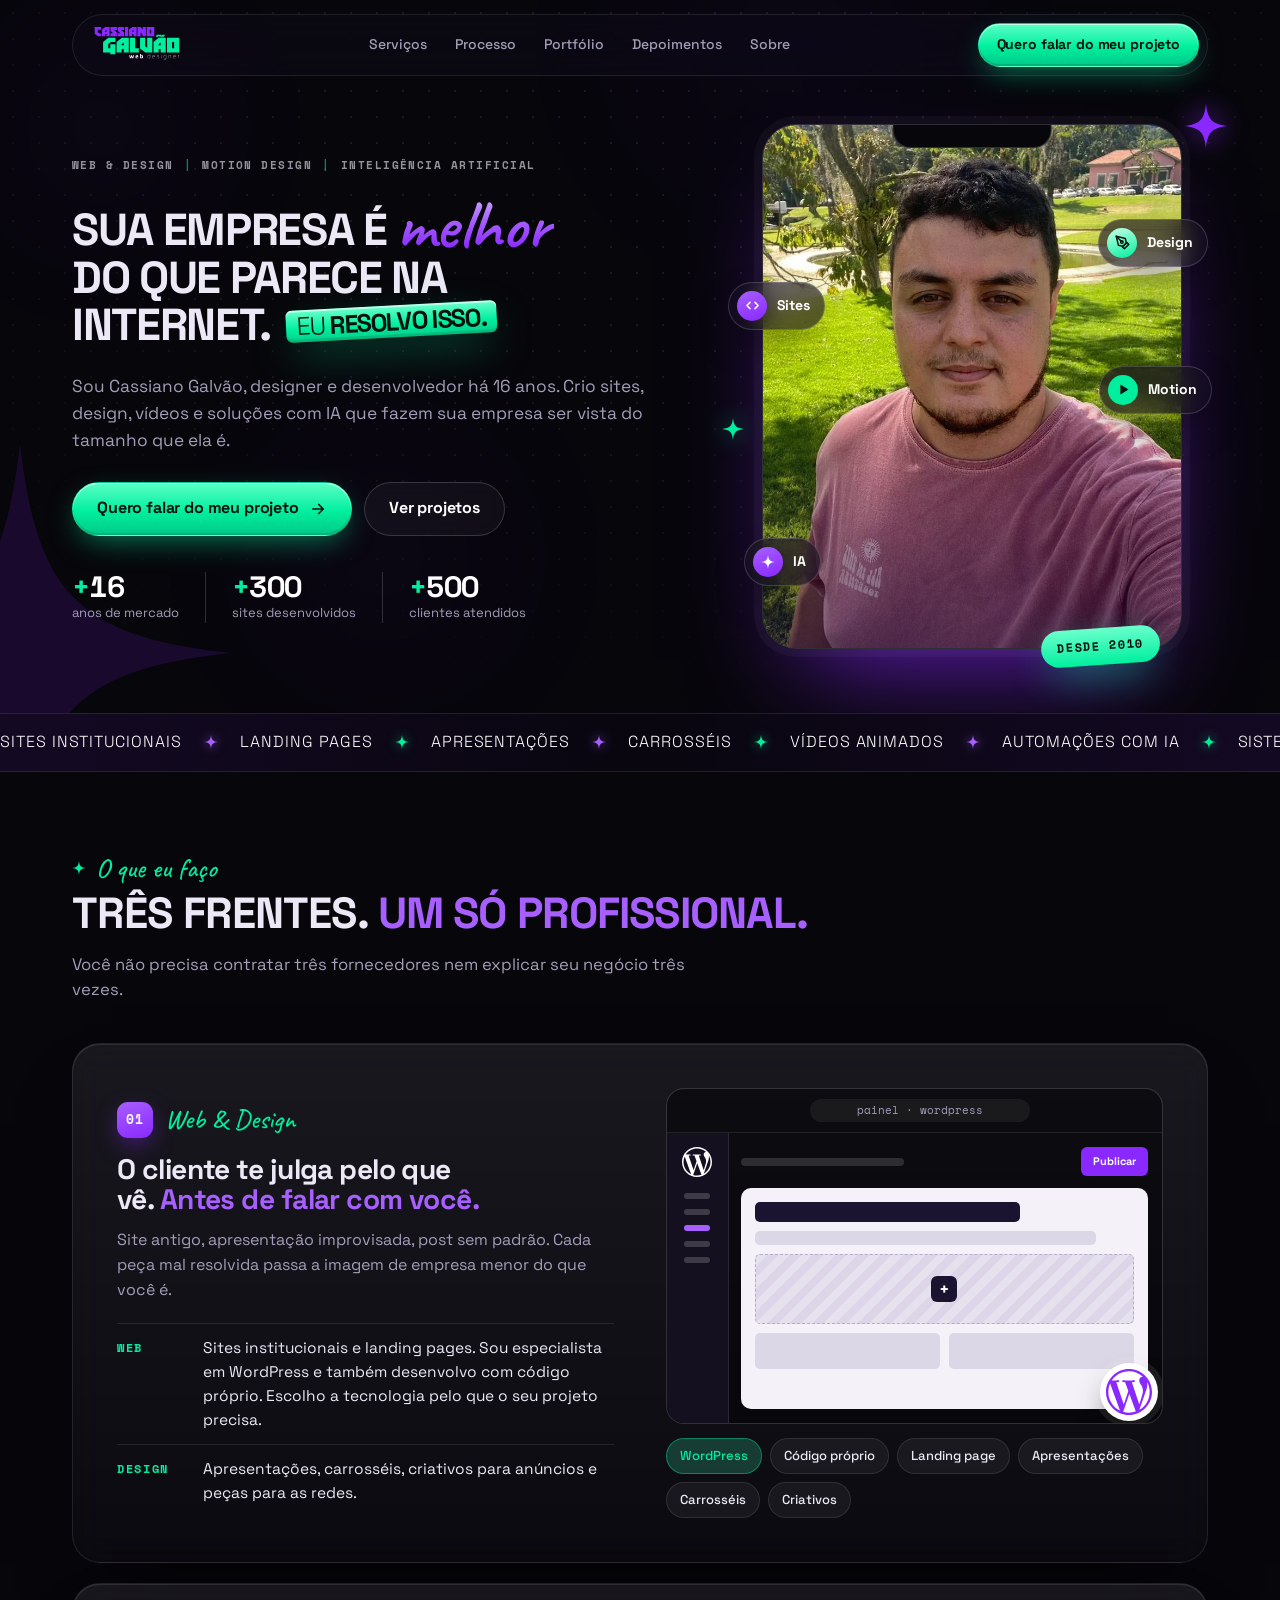
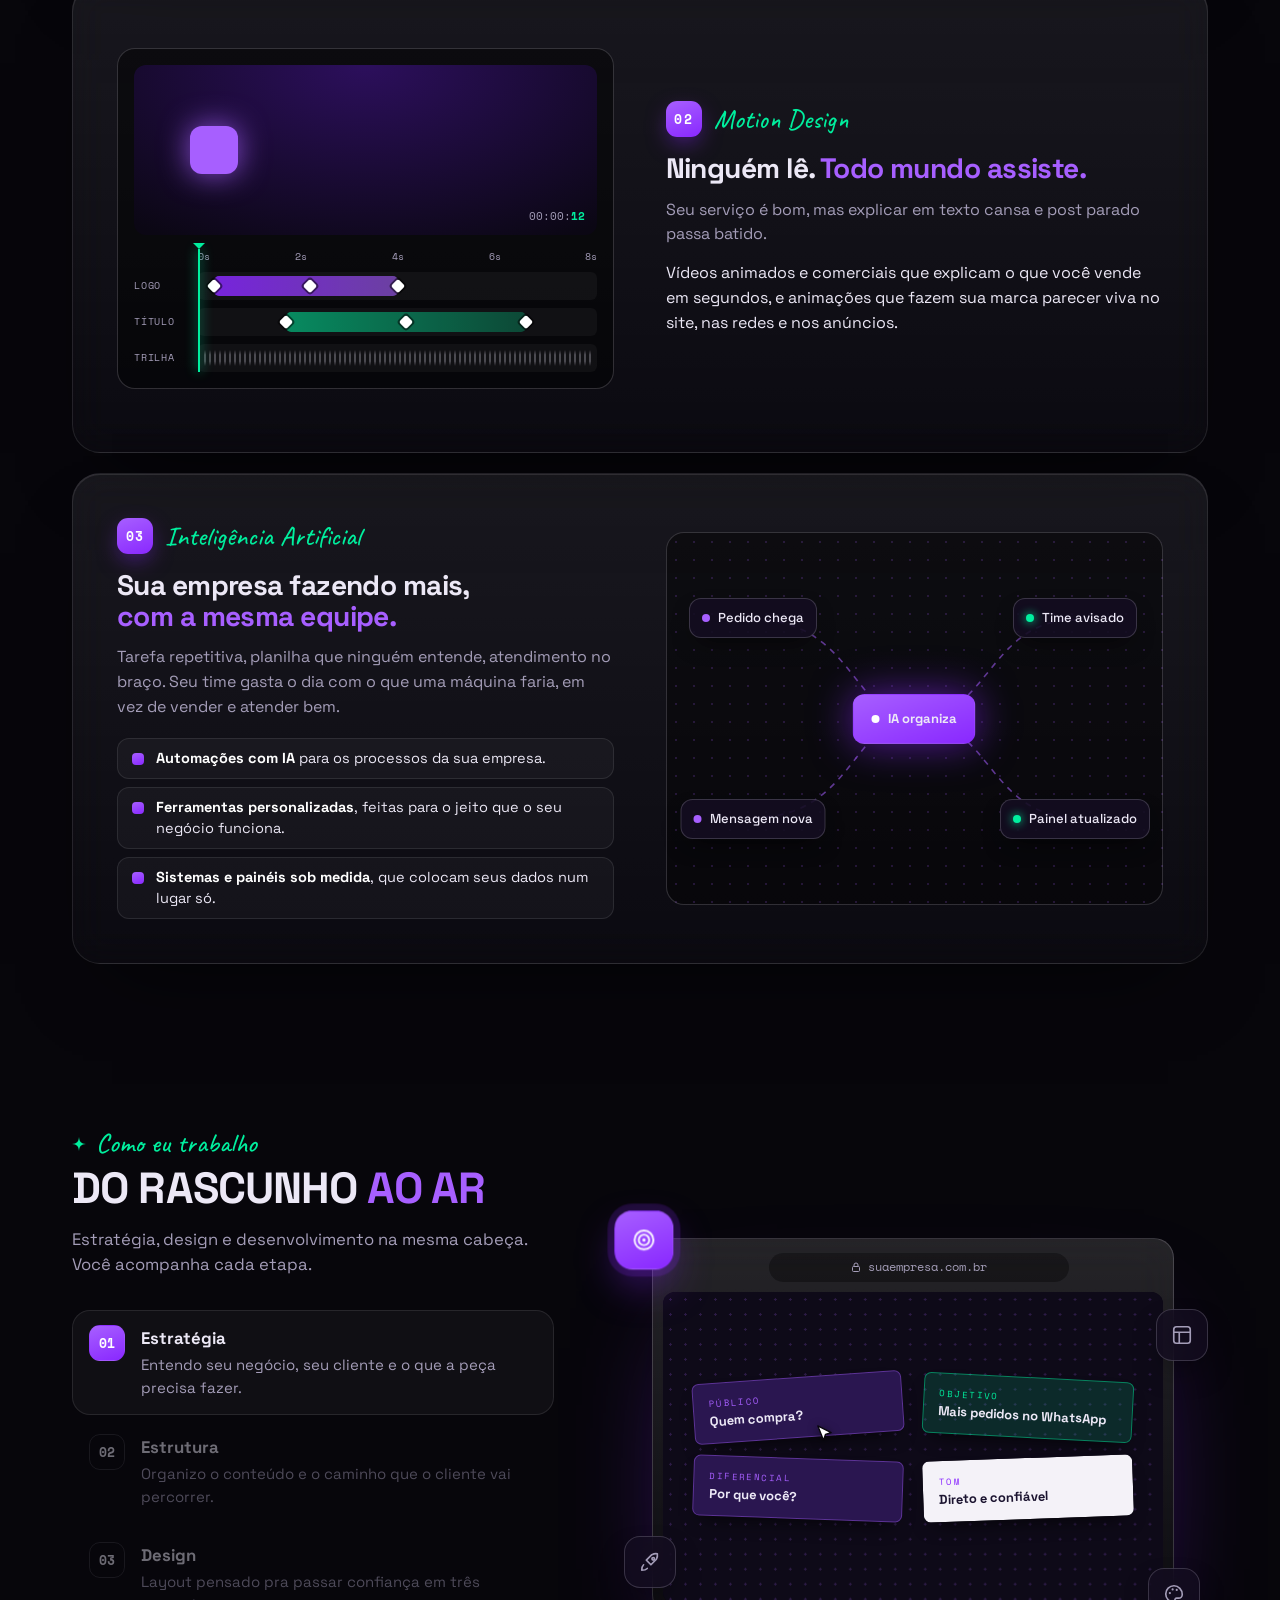
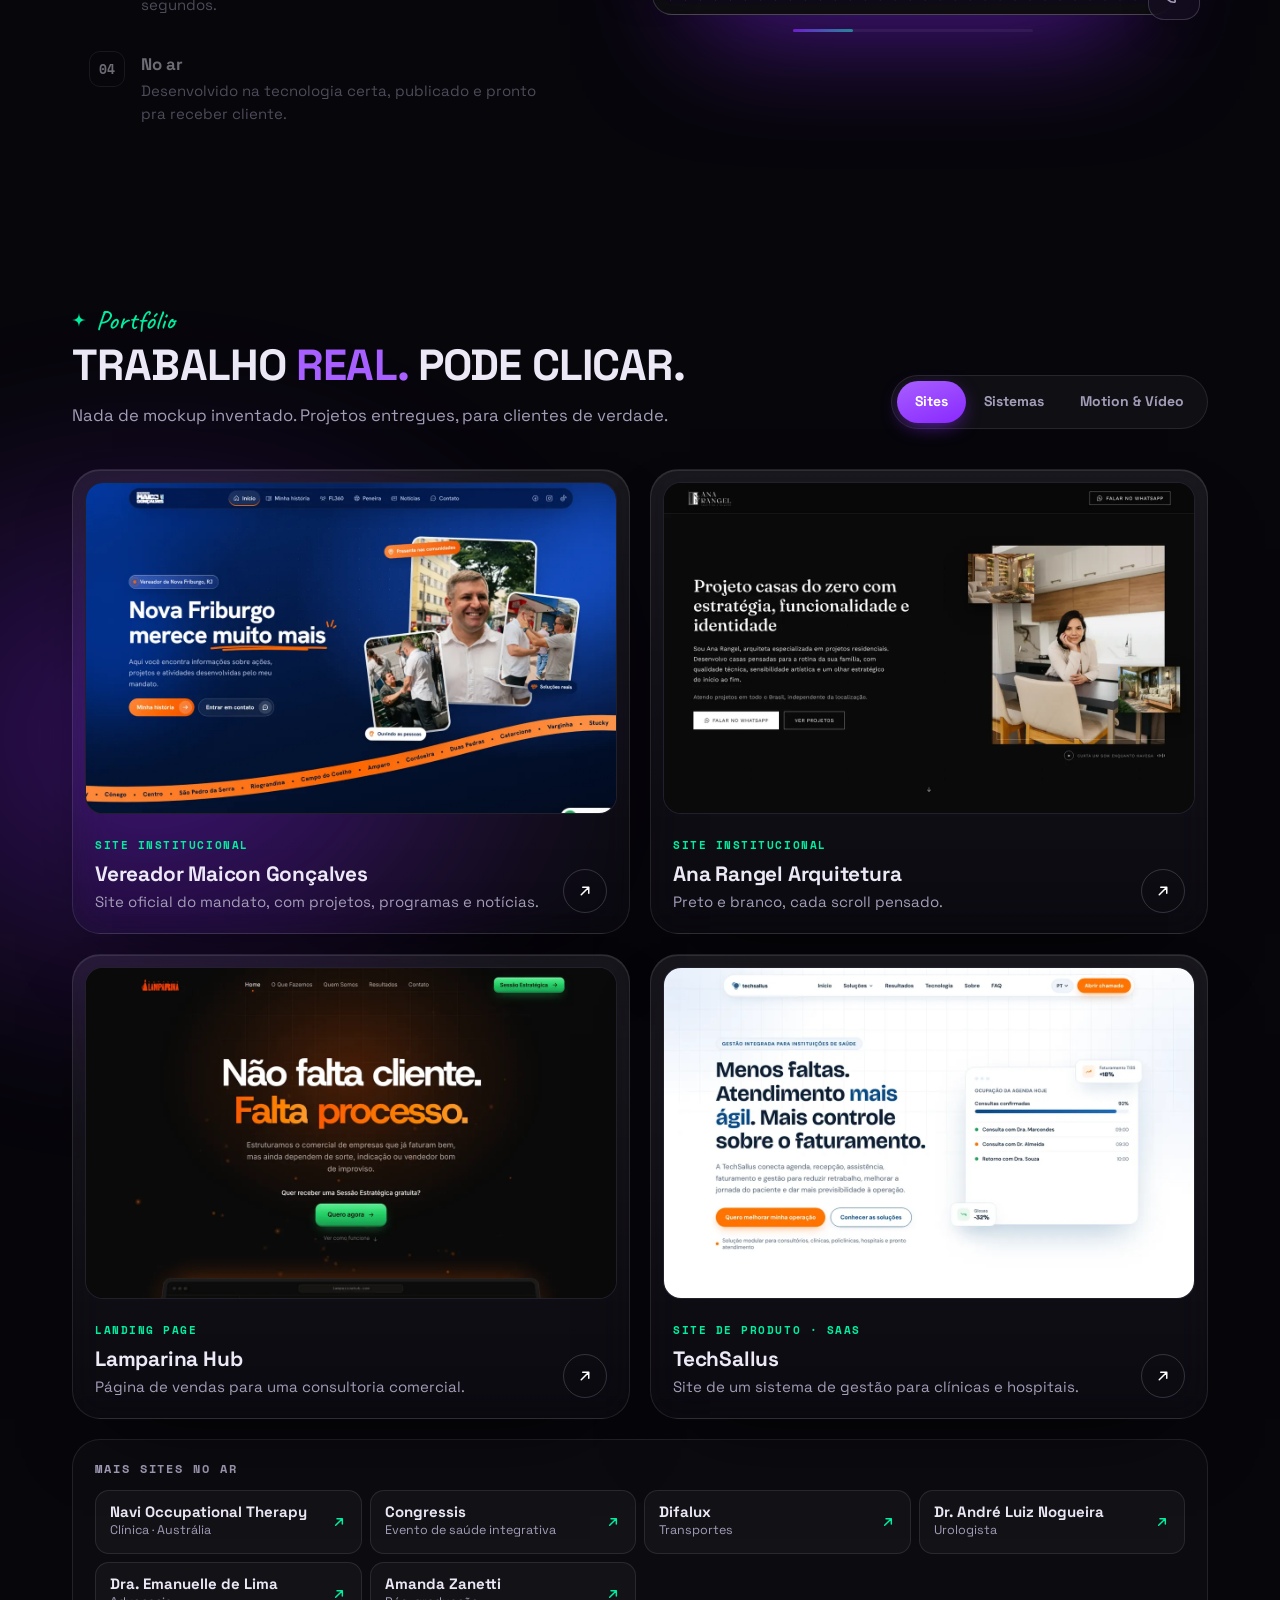
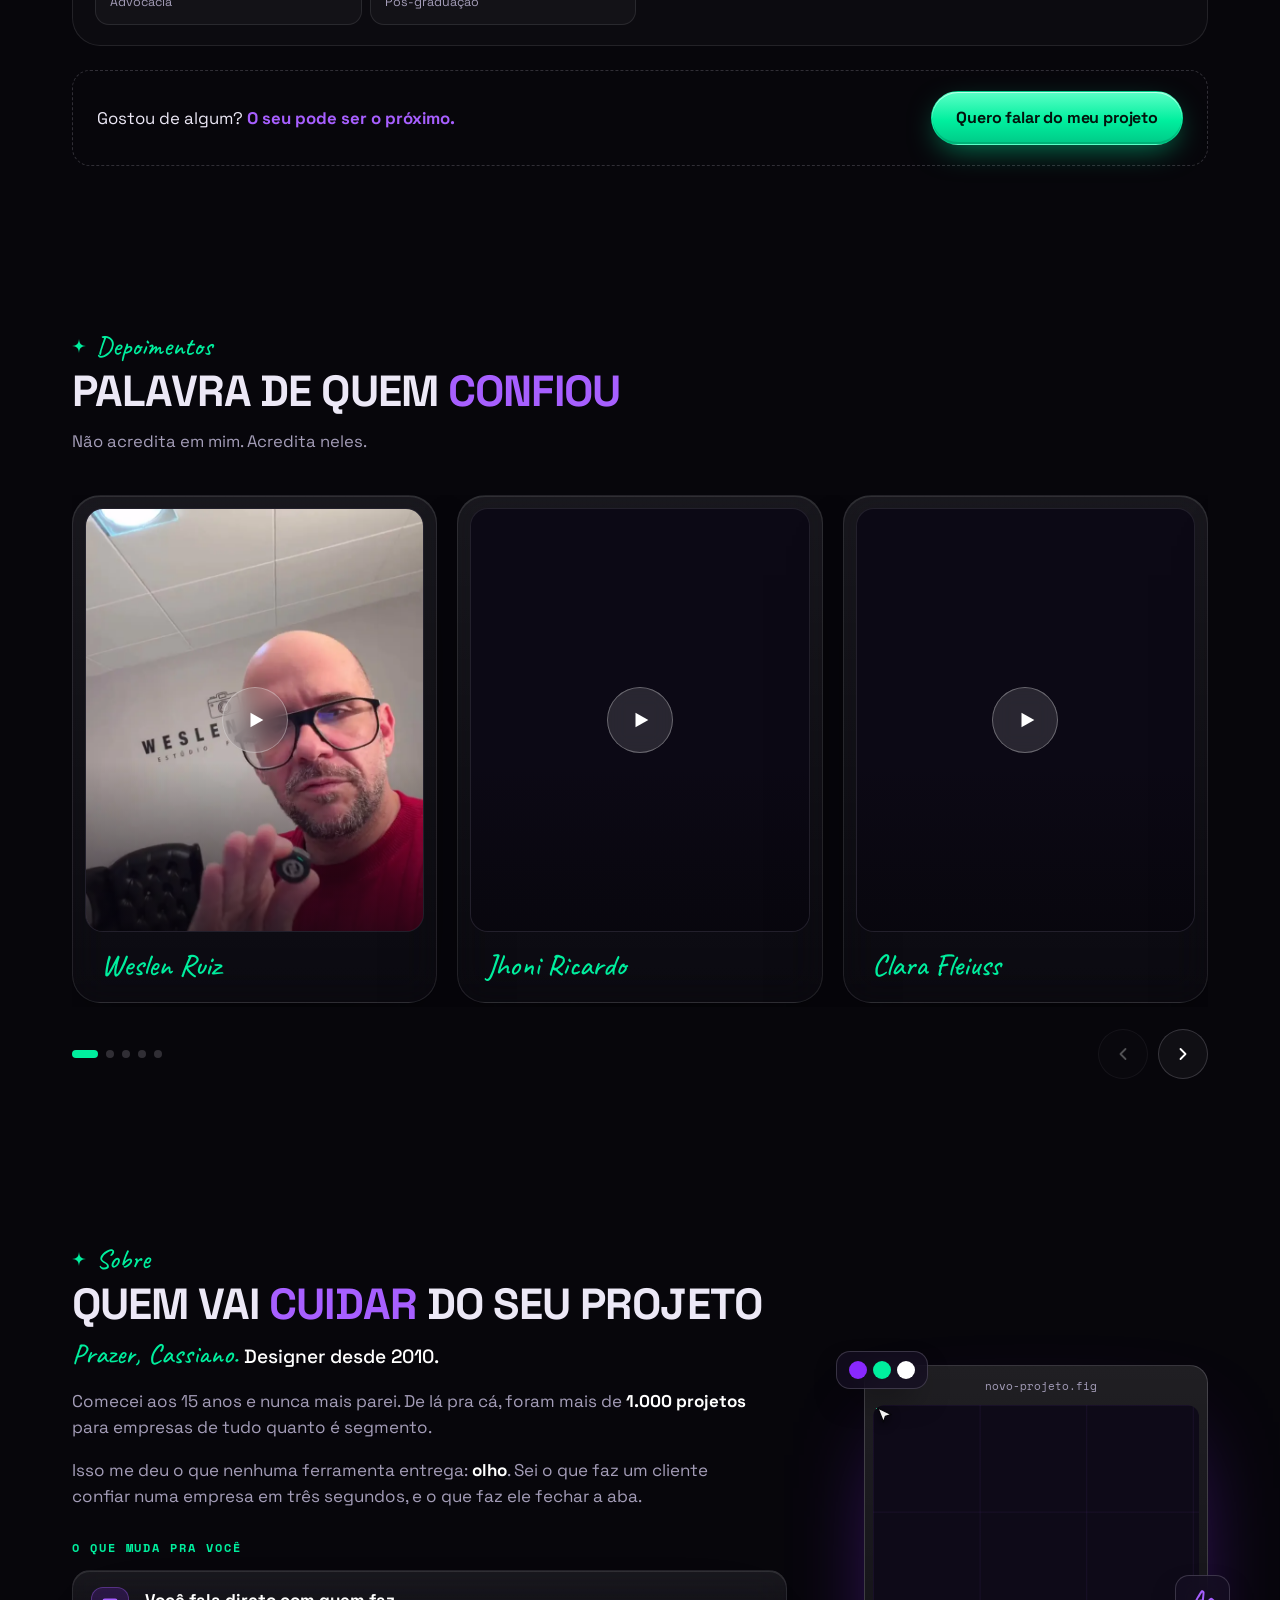
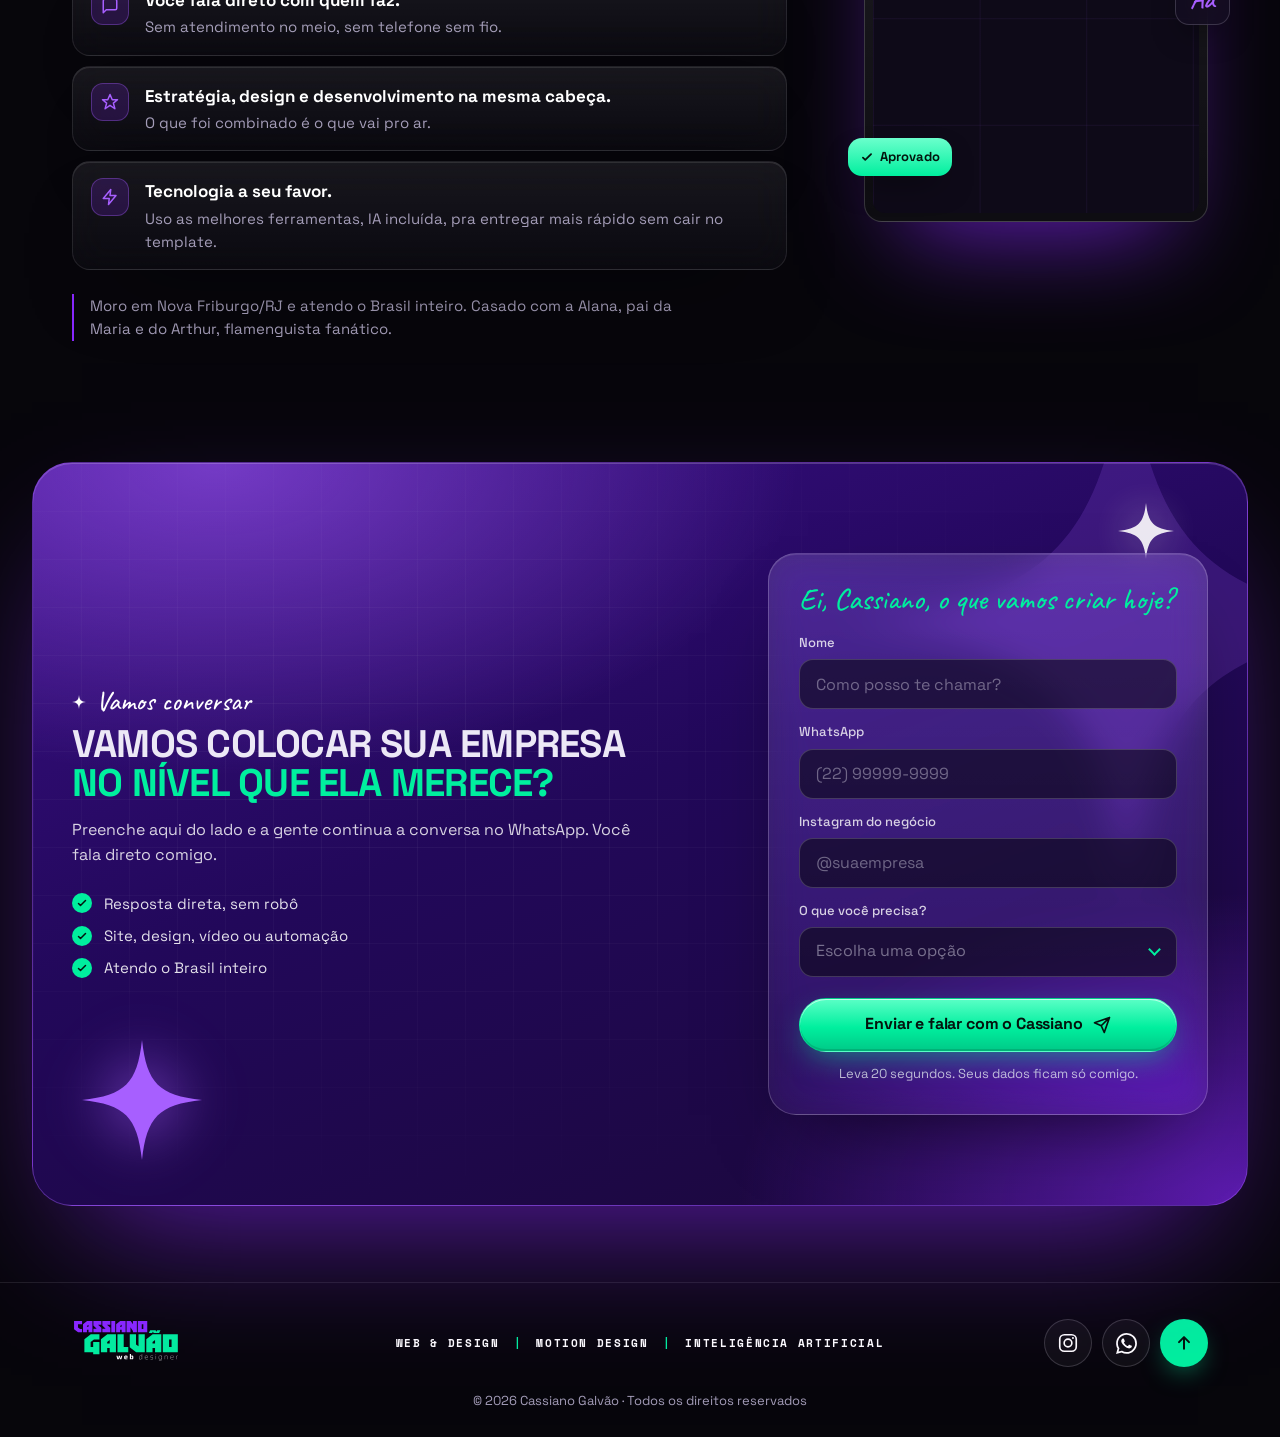
==== index.html @ 212372f6 "Desempenho mobile: scripts com defer, fontes sem bloquear, pixel carregado depois, foto menor no cel" ====
<!doctype html>
<html lang="pt-BR">
<head>
<!-- build 20261012-2330 -->
<meta charset="utf-8">
<meta name="viewport" content="width=device-width, initial-scale=1, viewport-fit=cover">
<title>Cassiano Galvão | Sites, Design, Motion e Soluções com IA</title>
<meta name="description" content="Sites, design, vídeos animados e automações com IA para empresas. Designer e desenvolvedor com 16 anos de mercado.">
<meta name="theme-color" content="#07060B">
<link rel="canonical" href="https://cassianogalvao.com.br/">
<meta property="og:type" content="website">
<meta property="og:locale" content="pt_BR">
<meta property="og:title" content="Cassiano Galvão | Sites, Design, Motion e Soluções com IA">
<meta property="og:description" content="Sua empresa é melhor do que parece na internet. Sites, vídeos e soluções com IA que fazem ela ser vista do tamanho que é.">
<meta property="og:url" content="https://cassianogalvao.com.br/">
<meta property="og:image" content="https://cassianogalvao.com.br/assets/img/og-image.jpg">
<link rel="icon" href="assets/img/favicon.svg" type="image/svg+xml">
<link rel="apple-touch-icon" href="assets/img/apple-touch-icon.png">
<link rel="preload" as="image" href="assets/img/cassiano.webp" media="(min-width:1001px)" fetchpriority="high">
<meta name="robots" content="index, follow, max-image-preview:large">
<meta name="author" content="Cassiano Galvão">
<meta property="og:site_name" content="Cassiano Galvão">
<meta property="og:image:width" content="1200">
<meta property="og:image:height" content="630">
<meta name="twitter:card" content="summary_large_image">
<meta name="twitter:title" content="Cassiano Galvão | Sites, Design, Motion e Soluções com IA">
<meta name="twitter:description" content="Sua empresa é melhor do que parece na internet. Sites, vídeos e soluções com IA.">
<meta name="twitter:image" content="https://cassianogalvao.com.br/assets/img/og-image.jpg">
<link rel="preconnect" href="https://fonts.googleapis.com">
<link rel="preconnect" href="https://fonts.gstatic.com" crossorigin>
<link rel="preload" as="style" href="https://fonts.googleapis.com/css2?family=Caveat:wght@400;500;600&family=Space+Grotesk:wght@300;400;500;700&family=Space+Mono:wght@400;700&display=swap" onload="this.onload=null;this.rel='stylesheet'">
<noscript><link rel="stylesheet" href="https://fonts.googleapis.com/css2?family=Caveat:wght@400;500;600&family=Space+Grotesk:wght@300;400;500;700&family=Space+Mono:wght@400;700&display=swap"></noscript>
<link rel="stylesheet" href="assets/css/style.css?v=20261012-2345">
<script type="application/ld+json">
{"@context":"https://schema.org","@graph":[
{"@type":"ProfessionalService","@id":"https://cassianogalvao.com.br/#negocio","name":"Cassiano Galvão","url":"https://cassianogalvao.com.br/","image":"https://cassianogalvao.com.br/assets/img/og-image.jpg","logo":"https://cassianogalvao.com.br/assets/img/logo.svg","description":"Sites, design, motion design e soluções com IA para empresas.","telephone":"+55-22-99756-0717","address":{"@type":"PostalAddress","addressLocality":"Nova Friburgo","addressRegion":"RJ","addressCountry":"BR"},"areaServed":"BR","founder":{"@id":"https://cassianogalvao.com.br/#cassiano"},"knowsAbout":["Criação de sites","WordPress","Landing pages","Motion design","Vídeos animados","Automações com IA","Sistemas web"],"sameAs":["https://www.instagram.com/cassianogalvao.web/"]},
{"@type":"Person","@id":"https://cassianogalvao.com.br/#cassiano","name":"Cassiano Galvão","jobTitle":"Designer e desenvolvedor web","image":"https://cassianogalvao.com.br/assets/img/cassiano.webp","sameAs":["https://www.instagram.com/cassianogalvao.web/"]}
]}
</script>
<!-- Meta Pixel Code -->
<script>
/* fila do pixel na hora; o script da Meta só carrega depois da página (não pesa no carregamento) */
!function(f){if(f.fbq)return;var n=f.fbq=function(){n.callMethod?
n.callMethod.apply(n,arguments):n.queue.push(arguments)};
if(!f._fbq)f._fbq=n;n.push=n;n.loaded=!0;n.version='2.0';n.queue=[]}(window);
fbq('init', '987681871022914');
fbq('track', 'PageView');
(function(){var done=0,go=function(){if(done)return;done=1;
var t=document.createElement('script');t.async=!0;
t.src='https://connect.facebook.net/en_US/fbevents.js';document.head.appendChild(t);};
['scroll','pointerdown','touchstart','keydown','mousemove'].forEach(function(e){addEventListener(e,go,{once:true,passive:true});});
addEventListener('load',function(){setTimeout(go,4000);});})();
</script>
<noscript><img height="1" width="1" style="display:none"
src="https://www.facebook.com/tr?id=987681871022914&ev=PageView&noscript=1"
/></noscript>
<!-- End Meta Pixel Code -->
</head>
<body>
<a class="skip" href="#conteudo">Pular para o conteúdo</a>
<div class="progress" aria-hidden="true"><span></span></div>

<!-- sparkle reutilizável -->
<svg width="0" height="0" style="position:absolute" aria-hidden="true">
  <defs><path id="spk" d="M50 0C54 36 64 46 100 50 64 54 54 64 50 100 46 64 36 54 0 50 36 46 46 36 50 0Z"/></defs>
</svg>

<header class="nav" id="nav">
  <a class="nav__logo" href="#topo" aria-label="Cassiano Galvão — início">
    <img src="assets/img/logo.svg" alt="Cassiano Galvão — web designer" width="455" height="186">
  </a>
  <nav class="nav__links" aria-label="Seções">
    <a href="#servicos">Serviços</a>
    <a href="#processo">Processo</a>
    <a href="#portfolio">Portfólio</a>
    <a href="#depoimentos">Depoimentos</a>
    <a href="#sobre">Sobre</a>
  </nav>
  <a class="btn btn--green btn--sm magnetic" href="#contato"><span class="hide-sm">Quero falar do meu projeto</span><span class="show-sm">Falar comigo</span></a>
</header>

<main id="conteudo">

<!-- ============ 1. HERO ============ -->
<section class="hero" id="topo">
  <div class="hero__bg" aria-hidden="true">
    <span class="blink" style="--x:8%;--y:18%;--s:420px;--d:0s"></span>
    <span class="blink" style="--x:62%;--y:6%;--s:560px;--d:1.4s"></span>
    <span class="blink" style="--x:88%;--y:62%;--s:380px;--d:2.6s"></span>
    <span class="blink" style="--x:30%;--y:78%;--s:460px;--d:.8s"></span>
    <span class="blink blink--g" style="--x:74%;--y:40%;--s:220px;--d:3.2s"></span>
    <svg class="tw" style="--x:6%;--y:30%;--w:14px;--d:.2s"><use href="#spk"/></svg>
    <svg class="tw" style="--x:48%;--y:14%;--w:10px;--d:1.1s"><use href="#spk"/></svg>
    <svg class="tw" style="--x:54%;--y:88%;--w:12px;--d:2s"><use href="#spk"/></svg>
    <svg class="tw tw--g" style="--x:94%;--y:24%;--w:12px;--d:1.6s"><use href="#spk"/></svg>
    <svg class="tw" style="--x:22%;--y:92%;--w:9px;--d:2.8s"><use href="#spk"/></svg>
    <svg class="spark-xl hero__spark" viewBox="0 0 100 100"><use href="#spk"/></svg>
  </div>

  <div class="wrap hero__grid">
    <div class="hero__content">
      <p class="services-line" data-hero="eyebrow">
        <span>WEB &amp; DESIGN</span><i>|</i><span>MOTION DESIGN</span><i>|</i><span>INTELIGÊNCIA ARTIFICIAL</span>
      </p>

      <h1 class="hero__title" aria-label="Sua empresa é melhor do que parece na internet. Eu resolvo isso.">
        <span class="hero__line" aria-hidden="true"><span class="w">SUA</span> <span class="w">EMPRESA</span> <span class="w">É</span> <span class="w hero__big">melhor</span></span>
        <span class="hero__line" aria-hidden="true"><span class="w">DO</span> <span class="w">QUE</span> <span class="w">PARECE</span> <span class="w">NA</span></span>
        <span class="hero__line hero__line--last" aria-hidden="true"><span class="w">INTERNET.</span> <span class="hero__pill"><span class="thin">EU</span>&nbsp;RESOLVO ISSO.</span></span>
      </h1>

      <p class="hero__sub" data-hero="sub">Sou Cassiano Galvão, designer e desenvolvedor há 16 anos. Crio sites, design, vídeos e soluções com IA que fazem sua empresa ser vista do tamanho que ela é.</p>

      <div class="hero__ctas" data-hero="ctas">
        <a class="btn btn--green magnetic" href="#contato">Quero falar do meu projeto
          <svg viewBox="0 0 24 24" aria-hidden="true"><path d="M5 12h14M13 6l6 6-6 6"/></svg></a>
        <a class="btn btn--ghost magnetic" href="#portfolio">Ver projetos</a>
      </div>

      <ul class="hero__stats" data-hero="stats">
        <li><strong>+<span data-count="16">16</span></strong><span>anos de mercado</span></li>
        <li><strong>+<span data-count="300">300</span></strong><span>sites desenvolvidos</span></li>
        <li><strong>+<span data-count="500">500</span></strong><span>clientes atendidos</span></li>
      </ul>
    </div>

    <div class="hero__media" data-hero="media">
      <div class="hero__photo" id="heroPhoto">
        <div class="hero__glowring" aria-hidden="true"></div>
        <figure class="portrait">
          <img src="assets/img/cassiano.webp" srcset="assets/img/cassiano-480.webp 480w, assets/img/cassiano.webp 768w" sizes="(max-width:1000px) 360px, 460px" alt="Cassiano Galvão" width="768" height="960" decoding="async">
          <span class="portrait__notch" aria-hidden="true"></span>
        </figure>
        <span class="chip-f chip-f--a" data-depth="1.4"><i class="chip-f__ic"><svg viewBox="0 0 24 24"><path d="M8 7l-5 5 5 5M16 7l5 5-5 5"/></svg></i>Sites</span>
        <span class="chip-f chip-f--b" data-depth="2"><i class="chip-f__ic chip-f__ic--g"><svg viewBox="0 0 24 24"><path d="M7 4l13 8-13 8z"/></svg></i>Motion</span>
        <span class="chip-f chip-f--d" data-depth="1.6"><i class="chip-f__ic chip-f__ic--pen"><svg viewBox="0 0 24 24"><path d="M12 19l7-7 3 3-7 7z"/><path d="M18 13l-1.5-7.5L2 2l3.5 14.5L13 18z"/><path d="M2 2l7.6 7.6"/><circle cx="11" cy="11" r="2"/></svg></i>Design</span>
        <span class="chip-f chip-f--c" data-depth="1.1"><i class="chip-f__ic"><svg viewBox="0 0 100 100"><use href="#spk"/></svg></i>IA</span>
        <span class="pill-since" data-depth="1.7">DESDE 2010</span>
        <svg class="spark-sm hero__spark-a" viewBox="0 0 100 100" aria-hidden="true"><use href="#spk"/></svg>
        <svg class="spark-sm spark-sm--g hero__spark-b" viewBox="0 0 100 100" aria-hidden="true"><use href="#spk"/></svg>
      </div>
    </div>
  </div>
</section>

<!-- Faixa -->
<div class="marquee" aria-hidden="true">
  <div class="marquee__track">
    <span>SITES INSTITUCIONAIS</span><svg class="mq-spk" viewBox="0 0 100 100"><use href="#spk"/></svg><span>LANDING PAGES</span><svg class="mq-spk spk-g" viewBox="0 0 100 100"><use href="#spk"/></svg><span>APRESENTAÇÕES</span><svg class="mq-spk" viewBox="0 0 100 100"><use href="#spk"/></svg><span>CARROSSÉIS</span><svg class="mq-spk spk-g" viewBox="0 0 100 100"><use href="#spk"/></svg><span>VÍDEOS ANIMADOS</span><svg class="mq-spk" viewBox="0 0 100 100"><use href="#spk"/></svg><span>AUTOMAÇÕES COM IA</span><svg class="mq-spk spk-g" viewBox="0 0 100 100"><use href="#spk"/></svg><span>SISTEMAS SOB MEDIDA</span><svg class="mq-spk" viewBox="0 0 100 100"><use href="#spk"/></svg>
    <span>SITES INSTITUCIONAIS</span><svg class="mq-spk spk-g" viewBox="0 0 100 100"><use href="#spk"/></svg><span>LANDING PAGES</span><svg class="mq-spk" viewBox="0 0 100 100"><use href="#spk"/></svg><span>APRESENTAÇÕES</span><svg class="mq-spk spk-g" viewBox="0 0 100 100"><use href="#spk"/></svg><span>CARROSSÉIS</span><svg class="mq-spk" viewBox="0 0 100 100"><use href="#spk"/></svg><span>VÍDEOS ANIMADOS</span><svg class="mq-spk spk-g" viewBox="0 0 100 100"><use href="#spk"/></svg><span>AUTOMAÇÕES COM IA</span><svg class="mq-spk" viewBox="0 0 100 100"><use href="#spk"/></svg><span>SISTEMAS SOB MEDIDA</span><svg class="mq-spk spk-g" viewBox="0 0 100 100"><use href="#spk"/></svg>
  </div>
</div>

<!-- ============ 2. O QUE EU FAÇO ============ -->
<section class="section" id="servicos">
  <div class="wrap">
    <header class="head" data-reveal>
      <p class="eyebrow">O que eu faço</p>
      <h2 class="h2">TRÊS FRENTES. <em>UM SÓ PROFISSIONAL.</em></h2>
      <p class="lead">Você não precisa contratar três fornecedores nem explicar seu negócio três vezes.</p>
    </header>

    <div class="svcs">
      <!-- 01 WEB & DESIGN -->
      <article class="svc glass spot" data-reveal>
        <div class="svc__text">
          <p class="svc__tag"><span>01</span> Web &amp; Design</p>
          <h3 class="svc__title">O cliente te julga pelo que vê. <em>Antes de falar com você.</em></h3>
          <p class="svc__problem">Site antigo, apresentação improvisada, post sem padrão. Cada peça mal resolvida passa a imagem de empresa menor do que você é.</p>
          <dl class="svc__list">
            <div><dt>Web</dt><dd>Sites institucionais e landing pages. Sou especialista em WordPress e também desenvolvo com código próprio. Escolho a tecnologia pelo que o seu projeto precisa.</dd></div>
            <div><dt>Design</dt><dd>Apresentações, carrosséis, criativos para anúncios e peças para as redes.</dd></div>
          </dl>
        </div>
        <div class="svc__visual vis-web" id="webShow">
          <div class="ws" aria-hidden="true">
            <div class="ws__bar"><span class="dots"><i></i><i></i><i></i></span><span class="ws__title">wordpress</span></div>
            <div class="ws__stage">
              <!-- 1 WordPress -->
              <div class="ws__s s-wp" data-title="painel · wordpress">
                <aside class="wp__side"><svg class="wp__logo" viewBox="0 0 24 24" role="img" aria-label="WordPress"><path d="M21.469 6.825c.84 1.537 1.318 3.3 1.318 5.175 0 3.979-2.156 7.456-5.363 9.325l3.295-9.527c.615-1.54.82-2.771.82-3.864 0-.405-.026-.78-.07-1.11m-7.981.105c.647-.03 1.232-.105 1.232-.105.582-.075.514-.93-.067-.899 0 0-1.755.135-2.88.135-1.064 0-2.85-.15-2.85-.15-.585-.03-.661.855-.075.885 0 0 .54.061 1.125.09l1.68 4.605-2.37 7.08L5.354 6.9c.649-.03 1.234-.1 1.234-.1.585-.075.516-.93-.065-.896 0 0-1.746.138-2.874.138-.2 0-.438-.008-.69-.015C4.911 3.15 8.235 1.215 12 1.215c2.809 0 5.365 1.072 7.286 2.833-.046-.003-.091-.009-.141-.009-1.06 0-1.812.923-1.812 1.914 0 .89.513 1.643 1.06 2.531.411.72.89 1.643.89 2.977 0 .915-.354 1.994-.821 3.479l-1.075 3.585-3.9-11.61.001.014zM12 22.784c-1.059 0-2.081-.153-3.048-.437l3.237-9.406 3.315 9.087c.024.053.05.101.078.149-1.12.393-2.325.609-3.582.609M1.211 12c0-1.564.336-3.05.935-4.39L7.29 21.709C3.694 19.96 1.212 16.271 1.211 12M12 0C5.385 0 0 5.385 0 12s5.385 12 12 12 12-5.385 12-12S18.615 0 12 0"/></svg><i></i><i></i><i class="on"></i><i></i><i></i></aside>
                <div class="wp__main">
                  <div class="wp__top"><span></span><em>Publicar</em></div>
                  <div class="wp__canvas">
                    <div class="wp__blk wp__blk--h"></div>
                    <div class="wp__blk wp__blk--p"></div>
                    <div class="wp__blk wp__blk--img"><span>+</span></div>
                    <div class="wp__row"><div class="wp__blk"></div><div class="wp__blk"></div></div>
                  </div>
                  <span class="wp__badge"><svg viewBox="0 0 24 24"><path d="M21.469 6.825c.84 1.537 1.318 3.3 1.318 5.175 0 3.979-2.156 7.456-5.363 9.325l3.295-9.527c.615-1.54.82-2.771.82-3.864 0-.405-.026-.78-.07-1.11m-7.981.105c.647-.03 1.232-.105 1.232-.105.582-.075.514-.93-.067-.899 0 0-1.755.135-2.88.135-1.064 0-2.85-.15-2.85-.15-.585-.03-.661.855-.075.885 0 0 .54.061 1.125.09l1.68 4.605-2.37 7.08L5.354 6.9c.649-.03 1.234-.1 1.234-.1.585-.075.516-.93-.065-.896 0 0-1.746.138-2.874.138-.2 0-.438-.008-.69-.015C4.911 3.15 8.235 1.215 12 1.215c2.809 0 5.365 1.072 7.286 2.833-.046-.003-.091-.009-.141-.009-1.06 0-1.812.923-1.812 1.914 0 .89.513 1.643 1.06 2.531.411.72.89 1.643.89 2.977 0 .915-.354 1.994-.821 3.479l-1.075 3.585-3.9-11.61.001.014zM12 22.784c-1.059 0-2.081-.153-3.048-.437l3.237-9.406 3.315 9.087c.024.053.05.101.078.149-1.12.393-2.325.609-3.582.609M1.211 12c0-1.564.336-3.05.935-4.39L7.29 21.709C3.694 19.96 1.212 16.271 1.211 12M12 0C5.385 0 0 5.385 0 12s5.385 12 12 12 12-5.385 12-12S18.615 0 12 0"/></svg></span>
                </div>
              </div>
              <!-- 2 Código próprio -->
              <div class="ws__s s-code" data-title="index.html">
                <ol class="code" id="codeLines"></ol>
              </div>
              <!-- 3 Landing page -->
              <div class="ws__s s-lp" data-title="landing page · wireframe">
                <div class="lp__nav"><i></i><span></span><span></span><span></span></div>
                <div class="lp__hero"><div><i class="lp__t"></i><i class="lp__t lp__t--2"></i><i class="lp__btn"></i></div><div class="lp__img"></div></div>
                <div class="lp__cols"><i></i><i></i><i></i></div>
                <div class="lp__cta"></div>
              </div>
              <!-- 4 Apresentações -->
              <div class="ws__s s-ppt" data-title="apresentacao.pptx">
                <div class="ppt__thumbs"><i class="on"></i><i></i><i></i><i></i></div>
                <div class="ppt__slide">
                  <div class="ppt__a"><small>PROPOSTA 2026</small><b>Plano de<br>crescimento</b><i></i></div>
                  <div class="ppt__b"><b>Resultados</b><div class="ppt__bars"><i style="--h:40%"></i><i style="--h:62%"></i><i style="--h:50%"></i><i style="--h:84%"></i></div></div>
                </div>
              </div>
              <!-- 5 Carrosséis -->
              <div class="ws__s s-car" data-title="carrossel · instagram">
                <div class="car__phone">
                  <div class="car__head"><i></i><span></span></div>
                  <div class="car__view"><div class="car__track">
                    <div class="car__slide car__slide--1"><b>5 ERROS</b><span>que deixam seu site com cara de amador</span></div>
                    <div class="car__slide car__slide--2"><b>01</b><span>Texto que fala de você, não do cliente</span></div>
                    <div class="car__slide car__slide--3"><b>02</b><span>Botão que ninguém encontra</span></div>
                  </div></div>
                  <div class="car__dots"><i></i><i></i><i></i></div>
                </div>
              </div>
              <!-- 6 Criativos -->
              <div class="ws__s s-grid" data-title="criativos · feed">
                <div class="feed"><i></i><i></i><i></i><i></i><i></i><i></i><i></i><i></i><i></i></div>
              </div>
            </div>
          </div>
          <div class="chips" role="tablist" aria-label="Exemplos de Web e Design">
            <button type="button" class="chip is-on" data-i="0">WordPress</button>
            <button type="button" class="chip" data-i="1">Código próprio</button>
            <button type="button" class="chip" data-i="2">Landing page</button>
            <button type="button" class="chip" data-i="3">Apresentações</button>
            <button type="button" class="chip" data-i="4">Carrosséis</button>
            <button type="button" class="chip" data-i="5">Criativos</button>
          </div>
        </div>
      </article>

      <!-- 02 MOTION -->
      <article class="svc glass spot svc--flip" data-reveal>
        <div class="svc__text">
          <p class="svc__tag"><span>02</span> Motion Design</p>
          <h3 class="svc__title">Ninguém lê. <em>Todo mundo assiste.</em></h3>
          <p class="svc__problem">Seu serviço é bom, mas explicar em texto cansa e post parado passa batido.</p>
          <p class="svc__do">Vídeos animados e comerciais que explicam o que você vende em segundos, e animações que fazem sua marca parecer viva no site, nas redes e nos anúncios.</p>
        </div>
        <div class="svc__visual vis-motion" aria-hidden="true">
          <div class="tl">
            <div class="tl__preview"><span class="tl__shape"></span><span class="tl__time">00:00:<b>12</b></span></div>
            <div class="tl__ruler"><span>0s</span><span>2s</span><span>4s</span><span>6s</span><span>8s</span></div>
            <div class="tl__tracks">
              <div class="tl__track"><em>Logo</em><span class="tl__clip" style="--l:4%;--w:46%"></span><i style="--x:4%"></i><i style="--x:28%"></i><i style="--x:50%"></i></div>
              <div class="tl__track"><em>Título</em><span class="tl__clip tl__clip--v" style="--l:22%;--w:60%"></span><i style="--x:22%"></i><i style="--x:52%"></i><i style="--x:82%"></i></div>
              <div class="tl__track"><em>Trilha</em><span class="tl__wave"></span></div>
            </div>
            <span class="tl__head"></span>
          </div>
        </div>
      </article>

      <!-- 03 IA -->
      <article class="svc glass spot" data-reveal>
        <div class="svc__text">
          <p class="svc__tag"><span>03</span> Inteligência Artificial</p>
          <h3 class="svc__title">Sua empresa fazendo mais, <em>com a mesma equipe.</em></h3>
          <p class="svc__problem">Tarefa repetitiva, planilha que ninguém entende, atendimento no braço. Seu time gasta o dia com o que uma máquina faria, em vez de vender e atender bem.</p>
          <ul class="svc__bullets">
            <li><b>Automações com IA</b> para os processos da sua empresa.</li>
            <li><b>Ferramentas personalizadas</b>, feitas para o jeito que o seu negócio funciona.</li>
            <li><b>Sistemas e painéis sob medida</b>, que colocam seus dados num lugar só.</li>
          </ul>
        </div>
        <div class="svc__visual vis-ai" aria-hidden="true">
          <div class="flow">
            <svg class="flow__lines" viewBox="0 0 400 300" preserveAspectRatio="none">
              <path d="M70 70 C150 70 150 150 200 150"/>
              <path d="M70 230 C150 230 150 150 200 150"/>
              <path d="M200 150 C260 150 260 70 330 70"/>
              <path d="M200 150 C260 150 260 230 330 230"/>
            </svg>
            <div class="node" style="--x:17.5%;--y:23%"><i></i>Pedido chega</div>
            <div class="node" style="--x:17.5%;--y:77%"><i></i>Mensagem nova</div>
            <div class="node node--core" style="--x:50%;--y:50%"><i></i>IA organiza</div>
            <div class="node" style="--x:82.5%;--y:23%"><i class="ic-ok"></i>Time avisado</div>
            <div class="node" style="--x:82.5%;--y:77%"><i class="ic-ok"></i>Painel atualizado</div>
          </div>
        </div>
      </article>
    </div>
  </div>
</section>

<!-- ============ PROCESSO (substitui o antes x depois) ============ -->
<section class="section process" id="processo" data-step="0">
  <div class="wrap">
    <div class="process__pin" id="processPin">
      <div class="process__text">
        <header data-reveal>
          <p class="eyebrow">Como eu trabalho</p>
          <h2 class="h2">DO RASCUNHO <em>AO AR</em></h2>
          <p class="lead">Estratégia, design e desenvolvimento na mesma cabeça. Você acompanha cada etapa.</p>
        </header>
        <ol class="steps" id="steps">
          <li class="step is-on"><span class="step__n">01</span><div><b>Estratégia</b><p>Entendo seu negócio, seu cliente e o que a peça precisa fazer.</p></div></li>
          <li class="step"><span class="step__n">02</span><div><b>Estrutura</b><p>Organizo o conteúdo e o caminho que o cliente vai percorrer.</p></div></li>
          <li class="step"><span class="step__n">03</span><div><b>Design</b><p>Layout pensado pra passar confiança em três segundos.</p></div></li>
          <li class="step"><span class="step__n">04</span><div><b>No ar</b><p>Desenvolvido na tecnologia certa, publicado e pronto pra receber cliente.</p></div></li>
        </ol>
      </div>

      <div class="process__vis" aria-hidden="true">
        <div class="pv">
          <div class="pv__bar"><span class="dots"><i></i><i></i><i></i></span><span class="pv__url"><svg class="pv__lock" viewBox="0 0 24 24"><rect x="5" y="11" width="14" height="10" rx="2"/><path d="M8 11V8a4 4 0 0 1 8 0v3"/></svg><span>suaempresa.com.br</span></span></div>
          <div class="pv__view">
            <!-- 01 estratégia -->
            <div class="pv__l pv-1 is-on">
              <div class="note" style="--r:-4deg"><small>PÚBLICO</small><b>Quem compra?</b></div>
              <div class="note note--g" style="--r:3deg"><small>OBJETIVO</small><b>Mais pedidos no WhatsApp</b></div>
              <div class="note" style="--r:2deg"><small>DIFERENCIAL</small><b>Por que você?</b></div>
              <div class="note note--w" style="--r:-2deg"><small>TOM</small><b>Direto e confiável</b></div>
            </div>
            <!-- 02 wireframe -->
            <div class="pv__l pv-2">
              <div class="wf__nav"><i></i><span></span><span></span><span></span></div>
              <div class="wf__hero"><div><i></i><i></i><i class="wf__b"></i></div><div class="wf__img"></div></div>
              <div class="wf__cols"><i></i><i></i><i></i></div>
            </div>
            <!-- 03 design -->
            <div class="pv__l pv-3">
              <div class="dz__nav"><b></b><span></span><span></span><span></span><em>Contato</em></div>
              <div class="dz__hero">
                <div><small>SUA EMPRESA</small><strong>Do tamanho<br>que ela <u>é.</u></strong><p>Atendimento rápido e resultado que aparece.</p><em>Pedir orçamento</em></div>
                <div class="dz__orb"></div>
              </div>
              <div class="dz__cols"><i></i><i></i><i></i></div>
            </div>
            <svg class="pv-cursor" viewBox="0 0 24 24"><path d="M5 3l14 7-6 2-2 6z"/></svg>
            <!-- 04 no ar -->
            <div class="pv__l pv-4">
              <svg class="pv-spk" style="--x:62%;--y:28%;--d:0s" viewBox="0 0 100 100"><use href="#spk"/></svg>
              <svg class="pv-spk pv-spk--g" style="--x:84%;--y:18%;--d:.4s" viewBox="0 0 100 100"><use href="#spk"/></svg>
              <svg class="pv-spk" style="--x:76%;--y:46%;--d:.8s" viewBox="0 0 100 100"><use href="#spk"/></svg>
              <div class="toast"><span><svg viewBox="0 0 24 24"><path d="M5 13l4 4L19 7"/></svg></span><div><b>Site publicado</b><small>suaempresa.com.br está no ar</small></div></div>
            </div>
          </div>
        </div>
        <span class="pv-ic pv-ic--1 is-on" title="Estratégia"><svg viewBox="0 0 24 24"><circle cx="12" cy="12" r="9"/><circle cx="12" cy="12" r="5"/><circle cx="12" cy="12" r="1.5" class="f"/></svg></span>
        <span class="pv-ic pv-ic--2" title="Estrutura"><svg viewBox="0 0 24 24"><rect x="3" y="3" width="18" height="18" rx="3"/><path d="M3 9h18M9 9v12"/></svg></span>
        <span class="pv-ic pv-ic--3" title="Design"><svg viewBox="0 0 24 24"><path d="M12 3a9 9 0 1 0 0 18c1.1 0 1.6-.9 1.2-1.8-.6-1.3.3-2.7 1.7-2.7H17a4 4 0 0 0 4-4c0-5-4-9.5-9-9.5z"/><circle cx="7.5" cy="11" r="1.2" class="f"/><circle cx="10.5" cy="7" r="1.2" class="f"/><circle cx="15" cy="7.5" r="1.2" class="f"/></svg></span>
        <span class="pv-ic pv-ic--4" title="No ar"><svg viewBox="0 0 24 24"><path d="M5 15c-1.5 1.3-2 4-2 6 2 0 4.7-.5 6-2"/><path d="M14 4c3-1.5 6-1 6-1s.5 3-1 6l-6 6-5-5z"/><circle cx="15.5" cy="8.5" r="1.4"/></svg></span>
        <div class="pv__progress"><span id="pvBar"></span></div>
      </div>
    </div>
  </div>
</section>

<!-- ============ 3. PORTFÓLIO ============ -->
<section class="section" id="portfolio">
  <div class="section__glow" aria-hidden="true"></div>
  <div class="wrap">
    <header class="head head--row" data-reveal>
      <div>
        <p class="eyebrow">Portfólio</p>
        <h2 class="h2">TRABALHO <em>REAL.</em> PODE CLICAR.</h2>
        <p class="lead">Nada de mockup inventado. Projetos entregues, para clientes de verdade.</p>
      </div>
      <div class="tabs" role="tablist" aria-label="Filtrar projetos">
        <button class="tab is-active" role="tab" aria-selected="true" data-filter="sites" id="tab-sites">Sites</button>
        <button class="tab" role="tab" aria-selected="false" data-filter="sistemas" id="tab-sistemas">Sistemas</button>
        <button class="tab" role="tab" aria-selected="false" data-filter="motion" id="tab-motion">Motion &amp; Vídeo</button>
        <span class="tab__ink" aria-hidden="true"></span>
      </div>
    </header>

    <div class="works" id="works" role="tabpanel" aria-live="polite"></div>

    <div class="works__end" data-reveal>
      <p>Gostou de algum? <b>O seu pode ser o próximo.</b></p>
      <a class="btn btn--green magnetic" href="#contato">Quero falar do meu projeto</a>
    </div>
  </div>
</section>

<!-- ============ 4. DEPOIMENTOS ============ -->
<section class="section" id="depoimentos">
  <div class="wrap">
    <header class="head head--row" data-reveal>
      <div>
        <p class="eyebrow">Depoimentos</p>
        <h2 class="h2">PALAVRA DE QUEM <em>CONFIOU</em></h2>
        <p class="lead">Não acredita em mim. Acredita neles.</p>
      </div>
    </header>
    <div class="slider" data-reveal>
      <div class="slider__track" id="testis" tabindex="0" aria-label="Depoimentos em vídeo"></div>
      <div class="slider__foot">
        <div class="slider__dots" id="tDots" aria-hidden="true"></div>
        <div class="slider__nav">
        <button class="slider__btn" type="button" id="tPrev" aria-label="Depoimento anterior"><svg viewBox="0 0 24 24"><path d="M15 6l-6 6 6 6"/></svg></button>
        <button class="slider__btn" type="button" id="tNext" aria-label="Próximo depoimento"><svg viewBox="0 0 24 24"><path d="M9 6l6 6-6 6"/></svg></button>
      </div>
      </div>
    </div>
  </div>
</section>

<!-- ============ 5. SOBRE ============ -->
<section class="section" id="sobre">
  <div class="wrap about">
    <div class="about__text">
      <header data-reveal>
        <p class="eyebrow">Sobre</p>
        <h2 class="h2">QUEM VAI <em>CUIDAR</em> DO SEU PROJETO</h2>
        <p class="about__hi"><span class="hand">Prazer, Cassiano.</span> Designer desde 2010.</p>
      </header>
      <div class="about__body" data-reveal>
        <p>Comecei aos 15 anos e nunca mais parei. De lá pra cá, foram mais de <b>1.000 projetos</b> para empresas de tudo quanto é segmento.</p>
        <p>Isso me deu o que nenhuma ferramenta entrega: <b>olho</b>. Sei o que faz um cliente confiar numa empresa em três segundos, e o que faz ele fechar a aba.</p>
      </div>

      <p class="about__sub" data-reveal>O que muda pra você</p>
      <ul class="perks" data-stagger>
        <li class="glass spot">
          <span class="perks__ic"><svg viewBox="0 0 24 24"><path d="M21 15a2 2 0 0 1-2 2H7l-4 4V5a2 2 0 0 1 2-2h14a2 2 0 0 1 2 2z"/></svg></span>
          <div><b>Você fala direto com quem faz.</b><p>Sem atendimento no meio, sem telefone sem fio.</p></div>
        </li>
        <li class="glass spot">
          <span class="perks__ic"><svg viewBox="0 0 24 24"><path d="M12 2l3 7h7l-5.5 4.5 2 7.5L12 16.5 5.5 21l2-7.5L2 9h7z"/></svg></span>
          <div><b>Estratégia, design e desenvolvimento na mesma cabeça.</b><p>O que foi combinado é o que vai pro ar.</p></div>
        </li>
        <li class="glass spot">
          <span class="perks__ic"><svg viewBox="0 0 24 24"><path d="M13 2L3 14h8l-1 8 10-12h-8z"/></svg></span>
          <div><b>Tecnologia a seu favor.</b><p>Uso as melhores ferramentas, IA incluída, pra entregar mais rápido sem cair no template.</p></div>
        </li>
      </ul>

      <p class="about__personal" data-reveal>Moro em Nova Friburgo/RJ e atendo o Brasil inteiro. Casado com a Alana, pai da Maria e do Arthur, flamenguista fanático.</p>
    </div>

    <div class="about__deco" aria-hidden="true">
      <div class="draw">
        <div class="draw__win">
          <div class="draw__bar"><span class="dots"><i></i><i></i><i></i></span><span class="draw__file">novo-projeto.fig</span></div>
          <div class="draw__canvas">
            <div class="dw dw--nav"><b></b><i></i><i></i><i></i><em></em></div>
            <div class="dw dw--t1"></div>
            <div class="dw dw--t2"></div>
            <div class="dw dw--btn"></div>
            <div class="dw dw--img"><svg viewBox="0 0 100 100"><use href="#spk"/></svg></div>
            <div class="dw dw--c1"></div><div class="dw dw--c2"></div><div class="dw dw--c3"></div>
            <span class="draw__sel"><i></i><i></i><i></i><i></i></span>
            <svg class="draw__cursor" viewBox="0 0 24 24"><path d="M5 3l14 7-6 2-2 6z"/></svg>
          </div>
        </div>
        <div class="draw__chip draw__chip--pal"><i></i><i></i><i></i></div>
        <div class="draw__chip draw__chip--type">Aa</div>
        <div class="draw__chip draw__chip--ok"><svg viewBox="0 0 24 24"><path d="M5 13l4 4L19 7"/></svg>Aprovado</div>
      </div>
    </div>
  </div>
</section>

<!-- ============ 6. CTA ============ -->
<section class="cta" id="contato">
  <div class="cta__panel" id="ctaPanel">
    <svg class="spark-xl cta__spark-big" viewBox="0 0 100 100" aria-hidden="true"><use href="#spk"/></svg>
    <svg class="cta__spark-bl" viewBox="0 0 100 100" aria-hidden="true"><use href="#spk"/></svg>
    <svg class="cta__star" viewBox="0 0 100 100" aria-hidden="true"><use href="#spk"/></svg>
    <div class="wrap cta__grid">
      <div class="cta__text" data-reveal>
        <p class="eyebrow eyebrow--light">Vamos conversar</p>
        <h2 class="h2 cta__title">VAMOS COLOCAR SUA EMPRESA <em>NO NÍVEL QUE ELA MERECE?</em></h2>
        <p class="lead lead--light">Preenche aqui do lado e a gente continua a conversa no WhatsApp. Você fala direto comigo.</p>
        <ul class="cta__ticks">
          <li>Resposta direta, sem robô</li>
          <li>Site, design, vídeo ou automação</li>
          <li>Atendo o Brasil inteiro</li>
        </ul>
      </div>

      <form class="form glass" id="leadForm" novalidate data-reveal>
        <p class="form__q">Ei, Cassiano, o que vamos criar hoje?</p>
        <div class="field">
          <label for="f-nome">Nome</label>
          <input id="f-nome" name="nome" type="text" autocomplete="name" placeholder="Como posso te chamar?" required maxlength="80">
          <small class="field__err">Me diz seu nome.</small>
        </div>
        <div class="field">
          <label for="f-whats">WhatsApp</label>
          <input id="f-whats" name="whatsapp" type="tel" inputmode="tel" autocomplete="tel" placeholder="(22) 99999-9999" required maxlength="16">
          <small class="field__err">Confere o número com DDD.</small>
        </div>
        <div class="field">
          <label for="f-insta">Instagram do negócio</label>
          <input id="f-insta" name="instagram" type="text" autocomplete="off" placeholder="@suaempresa" required maxlength="40">
          <small class="field__err">Coloca o @ do Instagram da empresa.</small>
        </div>
        <div class="field">
          <label for="f-servico">O que você precisa?</label>
          <div class="select">
            <select id="f-servico" name="servico" required>
              <option value="" selected disabled>Escolha uma opção</option>
              <option value="site">Preciso de um site</option>
              <option value="design">Preciso de design</option>
              <option value="video">Preciso de um vídeo</option>
              <option value="automacao">Preciso de uma automação</option>
            </select>
          </div>
          <small class="field__err">Escolhe uma opção.</small>
        </div>
        <div class="hp" aria-hidden="true"><label for="f-site">Não preencha</label><input id="f-site" name="website" type="text" tabindex="-1" autocomplete="off"></div>
        <button class="btn btn--green btn--block magnetic" type="submit" id="f-submit">
          <span class="btn__label">Enviar e falar com o Cassiano</span>
          <svg viewBox="0 0 24 24" aria-hidden="true"><path d="M22 2L11 13M22 2l-7 20-4-9-9-4z"/></svg>
        </button>
        <p class="form__micro">Leva 20 segundos. Seus dados ficam só comigo.</p>
        <div class="form__done" id="formDone" hidden>
          <span class="form__check"><svg viewBox="0 0 24 24"><path d="M5 13l4 4L19 7"/></svg></span>
          <b>Recebi seus dados!</b>
          <p>Estou te levando pro WhatsApp. Se não abrir sozinho, toca no botão abaixo.</p>
          <a class="btn btn--green" id="waLink" href="https://wa.me/5522997560717" target="_blank" rel="noopener">Abrir WhatsApp</a>
        </div>
      </form>
    </div>
  </div>
</section>

</main>

<footer class="footer">
  <div class="wrap footer__inner">
    <a class="footer__logo" href="#topo" aria-label="Voltar ao topo"><img src="assets/img/logo.svg" alt="Cassiano Galvão — web designer" width="455" height="186" loading="lazy"></a>
    <p class="services-line services-line--sm"><span>WEB &amp; DESIGN</span><i>|</i><span>MOTION DESIGN</span><i>|</i><span>INTELIGÊNCIA ARTIFICIAL</span></p>
    <div class="footer__end">
    <a class="footer__ig" href="https://www.instagram.com/cassianogalvao.web/" target="_blank" rel="noopener" aria-label="Instagram @cassianogalvao.web">
      <svg viewBox="0 0 24 24" aria-hidden="true"><rect x="3" y="3" width="18" height="18" rx="5"/><circle cx="12" cy="12" r="4.2"/><circle cx="17.4" cy="6.6" r="1.1" class="dot"/></svg>
    </a>
    <a class="footer__ig footer__wa" href="https://wa.me/5522997560717?text=Oi%2C%20Cassiano!%20Vim%20pelo%20seu%20site%20e%20quero%20conversar%20sobre%20um%20projeto." target="_blank" rel="noopener" aria-label="Conversar no WhatsApp">
      <svg viewBox="0 0 24 24" aria-hidden="true" style="fill:#fff;stroke:none"><path d="M17.47 14.38c-.3-.15-1.76-.87-2.03-.97-.27-.1-.47-.15-.67.15-.2.3-.77.97-.94 1.17-.17.2-.35.22-.64.07-.3-.15-1.26-.46-2.4-1.48-.89-.79-1.49-1.77-1.66-2.07-.17-.3-.02-.46.13-.61.13-.13.3-.35.45-.52.15-.17.2-.3.3-.5.1-.2.05-.37-.03-.52-.07-.15-.67-1.62-.92-2.22-.24-.58-.49-.5-.67-.51h-.57c-.2 0-.52.07-.79.37-.27.3-1.04 1.02-1.04 2.48 0 1.46 1.07 2.88 1.21 3.07.15.2 2.1 3.2 5.08 4.49.71.31 1.26.49 1.7.63.71.23 1.36.2 1.87.12.57-.09 1.76-.72 2.01-1.41.25-.7.25-1.29.17-1.41-.07-.13-.27-.2-.57-.35M12.05 21.79h-.01a9.87 9.87 0 0 1-5.03-1.38l-.36-.21-3.74.98 1-3.65-.24-.37a9.86 9.86 0 0 1-1.51-5.26c0-5.45 4.44-9.88 9.89-9.88 2.64 0 5.12 1.03 6.99 2.9a9.82 9.82 0 0 1 2.89 6.99c0 5.45-4.44 9.88-9.88 9.88m8.41-18.3A11.82 11.82 0 0 0 12.05 0C5.5 0 .16 5.34.16 11.89c0 2.1.55 4.14 1.59 5.95L.06 24l6.31-1.65a11.88 11.88 0 0 0 5.68 1.45h.01c6.55 0 11.89-5.34 11.89-11.89 0-3.18-1.24-6.16-3.49-8.41"/></svg>
    </a>
    <a class="footer__top" href="#topo" aria-label="Voltar ao topo"><svg viewBox="0 0 24 24" aria-hidden="true"><path d="M12 19V5M6 11l6-6 6 6"/></svg></a>
    </div>
  </div>
  <p class="footer__copy">© <span id="ano">2026</span> Cassiano Galvão · Todos os direitos reservados</p>
</footer>

<a class="fab" href="#contato" aria-label="Falar com o Cassiano">
  <svg viewBox="0 0 24 24" aria-hidden="true"><path d="M21 11.5a8.4 8.4 0 0 1-12.4 7.4L3 21l2.1-5.4A8.4 8.4 0 1 1 21 11.5z"/></svg>
</a>

<script defer src="https://cdnjs.cloudflare.com/ajax/libs/gsap/3.12.5/gsap.min.js"></script>
<script defer src="https://cdnjs.cloudflare.com/ajax/libs/gsap/3.12.5/ScrollTrigger.min.js"></script>
<script defer src="https://cdn.jsdelivr.net/npm/lenis@1.1.9/dist/lenis.min.js"></script>
<script defer src="assets/js/data.js?v=20261012-2345"></script>
<script defer src="assets/js/main.js?v=20261012-2345"></script>
</body>
</html>
---- assets/css/style.css ----
/* =========================================================
   Cassiano Galvão — landing page
   Conceito: produto digital escuro, vidro sobre luz roxa.
   Roxo é presença, verde é tempero (1–2 pontos por bloco).
   ========================================================= */
:root{
  --bg:#07060B;
  --bg-2:#0E0B17;
  --roxo:#8928FF;
  --roxo-claro:#A75FFF;
  --roxo-deep:#1A0838;
  --verde:#00EF9E;
  --branco:#FFFFFF;
  --txt:#ECE8F6;
  --muted:#A49DB8;
  --line:rgba(236,232,246,.10);
  --line-2:rgba(236,232,246,.18);

  --f-display:'Space Grotesk',ui-sans-serif,system-ui,-apple-system,'Segoe UI',sans-serif;
  --f-mono:'Space Mono',ui-monospace,SFMono-Regular,Menlo,monospace;
  --f-hand:'Caveat','Segoe Print','Bradley Hand',cursive;

  --r-lg:28px; --r-md:18px; --r-sm:12px;
  --ease:cubic-bezier(.2,.7,.1,1);
  --gut:clamp(16px,4vw,32px);
  color-scheme:dark;
}

*,*::before,*::after{box-sizing:border-box}
html{-webkit-text-size-adjust:100%;scroll-behavior:smooth;overflow-x:clip}
html.lenis,html.lenis body{height:auto}
.lenis.lenis-smooth{scroll-behavior:auto!important}
.lenis.lenis-stopped{overflow:hidden}
body{
  margin:0;background:var(--bg);color:var(--txt);
  font-family:var(--f-display);font-size:17px;line-height:1.55;
  -webkit-font-smoothing:antialiased;overflow-x:clip;
}
body::before{ /* textura: grade de pontos */
  content:"";position:fixed;inset:0;z-index:-1;pointer-events:none;
  background-image:radial-gradient(rgba(236,232,246,.09) 1px,transparent 1.2px);
  background-size:26px 26px;
  -webkit-mask-image:radial-gradient(ellipse 90% 70% at 50% 20%,#000 30%,transparent 85%);
          mask-image:radial-gradient(ellipse 90% 70% at 50% 20%,#000 30%,transparent 85%);
}
img,svg{display:block;max-width:100%}
a{color:inherit;text-decoration:none}
button,input,select{font:inherit;color:inherit}
::selection{background:var(--roxo);color:#fff}
:focus-visible{outline:2px solid var(--verde);outline-offset:3px;border-radius:8px}

.wrap{width:100%;max-width:1200px;margin-inline:auto;padding-inline:var(--gut)}
.sr-only{position:absolute;width:1px;height:1px;overflow:hidden;clip:rect(0 0 0 0);white-space:nowrap}
.skip{position:fixed;left:16px;top:-60px;z-index:100;background:var(--verde);color:#000;padding:10px 16px;border-radius:10px;font-weight:700}
.skip:focus{top:16px}
.show-sm{display:none}

.progress{position:fixed;inset:0 0 auto 0;height:2px;z-index:60;pointer-events:none}
.progress span{display:block;height:100%;width:100%;transform-origin:0 50%;transform:scaleX(0);
  background:linear-gradient(90deg,var(--roxo),var(--roxo-claro) 70%,var(--verde))}

/* ---------- vidro ---------- */
.glass{
  position:relative;border-radius:var(--r-lg);
  background:linear-gradient(180deg,rgba(255,255,255,.075),rgba(255,255,255,.02));
  border:1px solid var(--line);
  -webkit-backdrop-filter:blur(18px) saturate(140%);backdrop-filter:blur(18px) saturate(140%);
  box-shadow:inset 0 1px 0 rgba(255,255,255,.10),0 40px 80px -40px rgba(0,0,0,.7);
}
.spot{overflow:hidden;isolation:isolate}
.spot::after{
  content:"";position:absolute;inset:0;z-index:-1;pointer-events:none;opacity:0;transition:opacity .4s;
  background:radial-gradient(420px circle at var(--mx,50%) var(--my,50%),rgba(137,40,255,.22),transparent 60%);
}
.spot:hover::after{opacity:1}

/* ---------- sparkles ---------- */
.spark-xl,.spark-sm,.tw{fill:var(--roxo)}
.spark-sm{position:absolute;width:34px;filter:drop-shadow(0 0 14px rgba(137,40,255,.8));animation:twinkle 3.2s ease-in-out infinite}
.spark-sm--g{fill:var(--verde);filter:drop-shadow(0 0 12px rgba(0,239,158,.7));animation-delay:1.3s}
.tw{position:absolute;left:var(--x);top:var(--y);width:var(--w);height:var(--w);opacity:.5;animation:twinkle 2.8s ease-in-out infinite;animation-delay:var(--d)}
.tw--g{fill:var(--verde)}
@keyframes twinkle{0%,100%{transform:scale(.55) rotate(0);opacity:.35}50%{transform:scale(1) rotate(45deg);opacity:1}}

/* ---------- tipografia ---------- */
.eyebrow{
  display:inline-flex;align-items:center;gap:10px;margin:0 0 16px;
  font-family:var(--f-mono);font-size:12px;font-weight:700;letter-spacing:.16em;text-transform:uppercase;color:var(--verde);
}
.eyebrow::before{content:"";width:12px;height:12px;flex:none;background:currentColor;
  -webkit-mask:url("data:image/svg+xml,%3Csvg xmlns='http://www.w3.org/2000/svg' viewBox='0 0 100 100'%3E%3Cpath d='M50 0C54 36 64 46 100 50 64 54 54 64 50 100 46 64 36 54 0 50 36 46 46 36 50 0Z'/%3E%3C/svg%3E") center/contain no-repeat;
          mask:url("data:image/svg+xml,%3Csvg xmlns='http://www.w3.org/2000/svg' viewBox='0 0 100 100'%3E%3Cpath d='M50 0C54 36 64 46 100 50 64 54 54 64 50 100 46 64 36 54 0 50 36 46 46 36 50 0Z'/%3E%3C/svg%3E") center/contain no-repeat}
.eyebrow--light{color:#fff}
.h2{
  margin:0;font-weight:700;text-transform:uppercase;letter-spacing:-.02em;line-height:1;
  font-size:clamp(1.75rem,3.4vw,2.75rem);text-wrap:balance;
}
.h2 em{font-style:normal;color:var(--roxo-claro)}
.wo{display:inline-block;overflow:hidden;vertical-align:top;padding-bottom:.06em;margin-bottom:-.06em}
.wi{display:inline-block}
.lead{margin:16px 0 0;max-width:56ch;color:var(--muted);font-size:clamp(1rem,1.3vw,1.1rem)}
.lead--light{color:rgba(255,255,255,.82)}
.head{margin-bottom:clamp(26px,3.6vw,40px)}
.head--row{display:flex;flex-wrap:wrap;align-items:flex-end;justify-content:space-between;gap:24px}

.services-line{
  display:inline-flex;flex-wrap:wrap;gap:6px 14px;margin:0;
  font-family:var(--f-mono);font-size:12px;font-weight:700;letter-spacing:.15em;color:#fff;
}
.services-line i{font-style:normal;color:var(--verde)}
.services-line--sm{font-size:11px;justify-content:center}

/* ---------- botões ---------- */
.btn{
  --h:54px;position:relative;display:inline-flex;align-items:center;justify-content:center;gap:10px;
  min-height:var(--h);padding:0 24px;border-radius:999px;border:1px solid transparent;
  font-weight:700;font-size:16px;letter-spacing:-.01em;cursor:pointer;white-space:nowrap;
  transition:box-shadow .35s var(--ease),background .3s,border-color .3s;
}
.btn svg{width:18px;height:18px;fill:none;stroke:currentColor;stroke-width:2.2;stroke-linecap:round;stroke-linejoin:round;transition:transform .35s var(--ease)}
.btn:hover svg{transform:translateX(3px)}
.btn--green{
  color:#04130D;
  background:linear-gradient(180deg,#5BFFC6 0%,var(--verde) 55%,#00C987 100%);
  box-shadow:inset 0 1px 0 rgba(255,255,255,.6),inset 0 -2px 0 rgba(0,0,0,.12),0 10px 30px -8px rgba(0,239,158,.55);
}
.btn--green:hover{box-shadow:inset 0 1px 0 rgba(255,255,255,.6),inset 0 -2px 0 rgba(0,0,0,.12),0 16px 44px -8px rgba(0,239,158,.75)}
.btn--ghost{color:#fff;border-color:var(--line-2);background:rgba(255,255,255,.04);-webkit-backdrop-filter:blur(10px);backdrop-filter:blur(10px)}
.btn--ghost:hover{border-color:var(--roxo-claro);background:rgba(137,40,255,.14)}
.btn--sm{--h:44px;padding:0 18px;font-size:14px}
.btn--block{width:100%}

/* ---------- navegação ---------- */
.nav{
  position:fixed;z-index:50;left:50%;top:calc(env(safe-area-inset-top,0px) + 14px);transform:translateX(-50%);
  width:min(1136px,calc(100% - 2 * var(--gut)));
  display:flex;align-items:center;justify-content:space-between;gap:16px;
  padding:8px 8px 8px 20px;border-radius:999px;
  background:rgba(14,11,23,.55);border:1px solid var(--line);
  -webkit-backdrop-filter:blur(20px) saturate(150%);backdrop-filter:blur(20px) saturate(150%);
  transition:background .3s,box-shadow .3s;
}
.nav.is-scrolled{background:rgba(10,8,18,.82);box-shadow:0 20px 50px -20px rgba(0,0,0,.8)}
.nav__logo img{height:36px;width:auto}
.nav__links{display:flex;gap:2px}
.nav__links a{position:relative;padding:10px 13px;font-size:14px;font-weight:500;color:var(--muted);transition:color .25s}
.nav__links a:hover{color:#fff}
.nav__links a.is-active{color:#fff}
.scrib{position:absolute;left:9px;right:9px;bottom:1px;width:calc(100% - 18px);height:10px;overflow:visible;pointer-events:none}
.scrib path{fill:none;stroke:var(--verde);stroke-width:2.4;stroke-linecap:round;stroke-linejoin:round;stroke-dasharray:1;stroke-dashoffset:1;vector-effect:non-scaling-stroke;transition:stroke-dashoffset .38s cubic-bezier(.6,.05,.4,1)}
.scrib path + path{stroke-width:1.8;opacity:.8;transition-delay:0s}
.nav__links a:hover .scrib path{stroke-dashoffset:0}
.nav__links a:hover .scrib path + path{transition-delay:.28s}
.nav__links a.is-active .scrib path{stroke:var(--roxo-claro);stroke-dashoffset:0}

/* ---------- HERO ---------- */
.hero{position:relative;isolation:isolate;padding-top:calc(env(safe-area-inset-top,0px) + 124px);padding-bottom:clamp(44px,5vw,68px);overflow:hidden}
.hero__bg{position:absolute;inset:0;z-index:-1;pointer-events:none}
.blink{position:absolute;left:var(--x);top:var(--y);width:var(--s);height:var(--s);margin:calc(var(--s) / -2) 0 0 calc(var(--s) / -2);border-radius:50%;
  background:radial-gradient(closest-side,rgba(137,40,255,.4),rgba(137,40,255,0));filter:blur(40px);opacity:.1;
  animation:blink 5s ease-in-out infinite;animation-delay:var(--d)}
.blink--g{background:radial-gradient(closest-side,rgba(0,239,158,.2),rgba(0,239,158,0))}
@keyframes blink{0%,100%{opacity:.06;transform:scale(.94)}50%{opacity:.26;transform:scale(1.04)}}
.spark-xl{position:absolute}
.hero__spark{width:420px;left:-190px;bottom:-150px;opacity:.14;animation:spin 40s linear infinite}
@keyframes spin{to{transform:rotate(360deg)}}

.hero__grid{display:grid;grid-template-columns:1.12fr .88fr;gap:clamp(32px,5vw,64px);align-items:center}
.hero__content{min-width:0}
.hero__title{
  margin:22px 0 0;font-weight:700;text-transform:uppercase;letter-spacing:-.03em;line-height:.98;
  font-size:clamp(2rem,3.5vw,3.05rem);
}
.hero__line{display:block;overflow:hidden;padding:.06em .02em .02em 0;white-space:nowrap}
.hero__line .w{display:inline-block}
.hero__big{
  font-size:1.18em;line-height:.85;
  background:linear-gradient(180deg,#C49BFF 0%,var(--roxo-claro) 40%,var(--roxo) 100%);
  -webkit-background-clip:text;background-clip:text;-webkit-text-fill-color:transparent;color:var(--roxo-claro);
}
.hero__line--last{padding-bottom:.18em;overflow:visible}
.hero__pill{
  display:inline-flex;align-items:center;vertical-align:.18em;margin-left:.2em;padding:.16em .42em .12em;border-radius:.24em;
  font-size:.56em;color:#03140D;transform:rotate(-3deg);transform-origin:left center;
  background:linear-gradient(180deg,#6BFFCC,var(--verde) 60%,#00D08A);
  box-shadow:inset 0 2px 0 rgba(255,255,255,.55),inset 0 -3px 0 rgba(0,0,0,.12),0 16px 44px -10px rgba(0,239,158,.6);
}
.hero__pill .thin{font-weight:300}
.hero__sub{margin:18px 0 0;max-width:52ch;color:var(--muted);font-size:clamp(1rem,1.35vw,1.12rem)}
.hero__ctas{display:flex;flex-wrap:wrap;gap:12px;margin-top:28px}
.hero__stats{list-style:none;margin:36px 0 0;padding:0;display:flex;flex-wrap:wrap;gap:0}
.hero__stats li{display:flex;flex-direction:column;padding:0 26px;border-left:1px solid var(--line-2)}
.hero__stats li:first-child{padding-left:0;border-left:0}
.hero__stats strong{font-size:clamp(1.5rem,2.3vw,2rem);line-height:1.05;letter-spacing:-.02em;font-variant-numeric:tabular-nums;color:#fff}
.hero__stats strong::first-letter{color:var(--verde)}
.hero__stats li > span{font-size:13px;color:var(--muted)}

/* foto */
.hero__media{position:relative;min-width:0;display:flex;justify-content:center}
.hero__photo{position:relative;width:100%;max-width:420px}
.hero__glowring{position:absolute;inset:-12% -14%;z-index:-1;border-radius:50%;
  background:radial-gradient(closest-side,rgba(137,40,255,.45),rgba(137,40,255,.1) 55%,transparent 75%);filter:blur(24px)}
.portrait{position:relative;margin:0;aspect-ratio:4/5;border-radius:34px;overflow:hidden;border:1px solid var(--line-2);
  box-shadow:0 0 0 8px rgba(255,255,255,.03),0 50px 100px -40px rgba(137,40,255,.75)}
.portrait img{width:100%;height:100%;object-fit:cover;transform-origin:50% 30%}
.portrait::after{content:"";position:absolute;inset:0;pointer-events:none;
  background:linear-gradient(180deg,transparent 55%,rgba(26,8,56,.55) 100%)}
.portrait__notch{position:absolute;left:50%;top:-1px;z-index:1;transform:translateX(-50%);width:38%;height:24px;border-radius:0 0 18px 18px;background:var(--bg);border:1px solid var(--line-2);border-top:0}
.chip-f{position:absolute;z-index:2;display:inline-flex;align-items:center;gap:10px;padding:8px 14px 8px 8px;border-radius:999px;
  font-weight:700;font-size:14px;white-space:nowrap;color:#fff;
  background:rgba(20,14,34,.62);border:1px solid var(--line-2);-webkit-backdrop-filter:blur(14px);backdrop-filter:blur(14px);
  box-shadow:0 16px 40px -14px rgba(0,0,0,.8)}
.chip-f__ic{display:grid;place-items:center;width:30px;height:30px;border-radius:50%;background:linear-gradient(160deg,var(--roxo-claro),var(--roxo))}
.chip-f__ic svg{width:15px;fill:none;stroke:#fff;stroke-width:2.4;stroke-linecap:round;stroke-linejoin:round}
.chip-f__ic--g{background:var(--verde)}
.chip-f__ic--g svg{fill:#03140D;stroke:none}
.chip-f--c .chip-f__ic svg{fill:#fff;stroke:none;width:14px}
.chip-f--a{left:-34px;top:16%}
.chip-f--b{right:-30px;top:46%}
.chip-f--c{left:-18px;bottom:12%}
.chip-f > *{pointer-events:none}
.pill-since{position:absolute;z-index:2;right:22px;bottom:-16px;padding:9px 16px;border-radius:999px;transform:rotate(-4deg);
  font-family:var(--f-mono);font-size:12px;font-weight:700;letter-spacing:.14em;color:#03140D;
  background:linear-gradient(180deg,#6BFFCC,var(--verde));box-shadow:0 14px 40px -10px rgba(0,239,158,.7)}
.hero__spark-a{right:-46px;top:-20px;width:44px}
.hero__spark-b{left:-40px;top:56%;width:22px}

/* faixa */
.marquee{position:relative;padding:22px 0;border-block:1px solid var(--line);overflow:hidden;
  background:linear-gradient(90deg,rgba(137,40,255,.10),rgba(137,40,255,.02) 50%,rgba(137,40,255,.10))}
.marquee__track{display:flex;width:max-content;gap:22px;align-items:center;animation:marq 38s linear infinite}
.marquee{padding:16px 0}
.marquee span{font-weight:300;font-size:clamp(.9rem,1.25vw,1.05rem);letter-spacing:.06em;white-space:nowrap;color:#fff}
.mq-spk{flex:none;width:14px;height:14px;fill:var(--roxo-claro);filter:drop-shadow(0 0 6px rgba(167,95,255,.8))}
.mq-spk.spk-g{fill:var(--verde);filter:drop-shadow(0 0 6px rgba(0,239,158,.7))}
@keyframes marq{to{transform:translateX(-50%)}}

/* ---------- seções ---------- */
.section{position:relative;padding-block:clamp(52px,6.5vw,88px);overflow-x:clip}
.section__glow{position:absolute;z-index:-1;pointer-events:none;width:900px;height:700px;left:-300px;top:10%;border-radius:50%;
  background:radial-gradient(closest-side,rgba(137,40,255,.35),transparent);filter:blur(60px)}

/* serviços */
.svcs{display:flex;flex-direction:column;gap:20px}
.svc{display:grid;grid-template-columns:1fr 1fr;gap:clamp(24px,4vw,52px);padding:clamp(24px,3.6vw,44px);align-items:center;min-height:470px}
.svc--flip .svc__text{order:2}
.svc__text{min-width:0}
.svc__tag{display:flex;align-items:center;gap:12px;margin:0 0 16px;font-family:var(--f-mono);font-size:12px;font-weight:700;letter-spacing:.16em;color:var(--muted)}
.svc__tag span{display:grid;place-items:center;width:36px;height:36px;border-radius:11px;font-size:13px;color:#fff;background:linear-gradient(160deg,var(--roxo-claro),var(--roxo));box-shadow:0 8px 24px -6px rgba(137,40,255,.7)}
.svc__title{margin:0;font-size:clamp(1.35rem,2.2vw,1.85rem);line-height:1.08;letter-spacing:-.02em;font-weight:700;text-wrap:balance}
.svc__title em{font-style:normal;color:var(--roxo-claro)}
.svc__problem{margin:14px 0 0;color:var(--muted);max-width:52ch;font-size:16px}
.svc__do{margin:14px 0 0;max-width:52ch;font-size:16px}
.svc__list{margin:20px 0 0;display:grid;gap:12px}
.svc__list div{display:grid;grid-template-columns:72px 1fr;gap:14px;padding-top:12px;border-top:1px solid var(--line)}
.svc__list dt{font-family:var(--f-mono);font-size:12px;font-weight:700;letter-spacing:.14em;text-transform:uppercase;color:var(--verde);padding-top:3px}
.svc__list dd{margin:0;font-size:15.5px}
.svc__bullets{list-style:none;margin:18px 0 0;padding:0;display:grid;gap:8px}
.svc__bullets li{position:relative;padding:9px 14px 9px 38px;border-radius:var(--r-sm);background:rgba(255,255,255,.035);border:1px solid var(--line);font-size:14.5px;line-height:1.45}
.svc__bullets li::before{content:"";position:absolute;left:14px;top:14px;width:12px;height:12px;border-radius:4px;background:linear-gradient(160deg,var(--roxo-claro),var(--roxo))}
.svc__bullets b{color:#fff}
.svc__visual{position:relative;min-width:0}

/* visual web: tela com 6 estados */
.ws{border-radius:var(--r-md);background:rgba(0,0,0,.42);border:1px solid var(--line-2);overflow:hidden}
.ws__bar{display:flex;gap:12px;align-items:center;padding:10px 12px;border-bottom:1px solid var(--line)}
.ws__title{flex:1;max-width:220px;margin-inline:auto;padding:3px 12px;border-radius:999px;background:rgba(255,255,255,.06);font-family:var(--f-mono);font-size:11px;color:var(--muted);text-align:center;transition:opacity .3s}
.ws__stage{position:relative;height:290px}
.ws__s{position:absolute;inset:0;padding:18px;opacity:0;visibility:hidden;transform:translateY(14px) scale(.98);transition:opacity .5s var(--ease),transform .6s var(--ease),visibility 0s .6s}
.ws__s.is-on{opacity:1;visibility:visible;transform:none;transition:opacity .5s var(--ease),transform .6s var(--ease),visibility 0s}
/* 1 wordpress */
.s-wp{display:flex;gap:12px;padding:0}
.wp__side{width:62px;flex:none;background:#14101F;border-right:1px solid var(--line);display:flex;flex-direction:column;align-items:center;gap:10px;padding:14px 0}
.wp__logo{width:30px;height:30px;fill:#fff;margin-bottom:6px}
.wp__main{position:relative}
.wp__badge{position:absolute;right:4px;bottom:2px;display:grid;place-items:center;width:58px;height:58px;border-radius:50%;background:#fff;box-shadow:0 0 0 6px rgba(255,255,255,.08),0 14px 30px -10px rgba(0,0,0,.8)}
.wp__badge svg{width:46px;fill:var(--roxo)}
.s-wp.is-on .wp__badge{animation:wpIn .7s cubic-bezier(.3,1.6,.5,1) 1.3s both,wpSpin 3s ease-in-out 2.2s infinite}
@keyframes wpIn{from{transform:scale(0) rotate(-120deg)}to{transform:none}}
@keyframes wpSpin{0%,100%{transform:translateY(0)}50%{transform:translateY(-6px) rotate(8deg)}}
.wp__side i{width:26px;height:6px;border-radius:3px;background:rgba(255,255,255,.18)}
.wp__side i.on{background:var(--roxo-claro)}
.wp__main{flex:1;min-width:0;padding:14px 14px 14px 0;display:flex;flex-direction:column;gap:12px}
.wp__top{display:flex;justify-content:space-between;align-items:center}
.wp__top span{width:40%;height:8px;border-radius:4px;background:rgba(255,255,255,.14)}
.wp__top em{font-style:normal;font-size:11px;font-weight:700;padding:6px 12px;border-radius:6px;background:var(--roxo);color:#fff}
.wp__canvas{flex:1;border-radius:10px;background:#F4F2F8;padding:14px;display:flex;flex-direction:column;gap:9px}
.wp__blk{border-radius:5px;background:#DCD7E6;height:14px}
.wp__blk--h{height:20px;width:70%;background:#1B1430}
.wp__blk--p{width:90%}
.wp__blk--img{height:70px;display:grid;place-items:center;background:repeating-linear-gradient(135deg,#E6E1EF 0 8px,#DCD6E8 8px 16px);border:1.5px dashed #B6ACCB}
.wp__blk--img span{display:grid;place-items:center;width:26px;height:26px;border-radius:6px;background:#1B1430;color:#fff;font-weight:700}
.wp__row{display:grid;grid-template-columns:1fr 1fr;gap:9px}
.wp__row .wp__blk{height:36px}
.s-wp.is-on .wp__canvas > *{animation:pop .5s var(--ease) both}
.s-wp.is-on .wp__canvas > :nth-child(2){animation-delay:.35s}
.s-wp.is-on .wp__canvas > :nth-child(3){animation-delay:.7s}
.s-wp.is-on .wp__canvas > :nth-child(4){animation-delay:1.05s}
@keyframes pop{from{opacity:0;transform:translateY(10px) scale(.96)}to{opacity:1;transform:none}}
/* 2 código */
.code{list-style:none;margin:0;padding:0;font-family:var(--f-mono);font-size:12.5px;line-height:1.75;counter-reset:ln;white-space:pre;overflow:hidden}
.code li{counter-increment:ln;min-height:1.75em}
.code li::before{content:counter(ln);display:inline-block;width:26px;margin-right:12px;text-align:right;color:rgba(236,232,246,.25)}
.code .t{color:var(--roxo-claro)}.code .a{color:#E3CCFF}.code .v{color:var(--verde)}.code .x{color:#fff}
.code .cur{display:inline-block;width:7px;height:1.1em;vertical-align:-2px;background:var(--verde);animation:caret 1s steps(1) infinite}
@keyframes caret{50%{opacity:0}}
/* 3 landing page */
.s-lp{display:flex;flex-direction:column;gap:14px}
.lp__nav{display:flex;align-items:center;gap:10px}
.lp__nav i{width:46px;height:12px;border-radius:4px;background:var(--roxo-claro);margin-right:auto}
.lp__nav span{width:34px;height:6px;border-radius:3px;background:rgba(255,255,255,.2)}
.lp__hero{display:grid;grid-template-columns:1.2fr 1fr;gap:16px;align-items:center}
.lp__hero > div:first-child{display:flex;flex-direction:column;gap:8px}
.lp__t{height:16px;border-radius:4px;background:#fff;width:95%}
.lp__t--2{width:65%;background:rgba(255,255,255,.55)}
.lp__btn{margin-top:6px;width:90px;height:24px;border-radius:999px;background:var(--verde)}
.lp__img{height:96px;border-radius:12px;background:linear-gradient(140deg,rgba(167,95,255,.6),rgba(137,40,255,.15));border:1px solid var(--line-2)}
.lp__cols{display:grid;grid-template-columns:repeat(3,1fr);gap:10px}
.lp__cols i{height:54px;border-radius:10px;border:1px dashed rgba(0,239,158,.4);background:rgba(0,239,158,.05)}
.lp__cta{height:30px;border-radius:10px;background:linear-gradient(90deg,var(--roxo),var(--roxo-claro))}
.s-lp.is-on > *{animation:draw .6s var(--ease) both;transform-origin:0 50%}
.s-lp.is-on > :nth-child(2){animation-delay:.25s}.s-lp.is-on > :nth-child(3){animation-delay:.5s}.s-lp.is-on > :nth-child(4){animation-delay:.75s}
@keyframes draw{from{opacity:0;clip-path:inset(0 100% 0 0)}to{opacity:1;clip-path:inset(0 0 0 0)}}
/* 4 apresentações */
.s-ppt{display:flex;gap:12px}
.ppt__thumbs{width:64px;flex:none;display:flex;flex-direction:column;gap:8px}
.ppt__thumbs i{aspect-ratio:16/10;border-radius:5px;background:rgba(255,255,255,.08);border:1px solid var(--line)}
.ppt__thumbs i.on{border-color:var(--roxo-claro);background:rgba(137,40,255,.3)}
.ppt__slide{position:relative;flex:1;min-width:0;align-self:center;aspect-ratio:16/10;border-radius:10px;overflow:hidden;background:#0B0714;border:1px solid var(--line-2)}
.ppt__a,.ppt__b{position:absolute;inset:0;padding:8% 9%;display:flex;flex-direction:column;justify-content:center}
.ppt__a{background:radial-gradient(90% 120% at 100% 0%,rgba(137,40,255,.7),transparent 60%),#0B0714}
.ppt__a small{font-family:var(--f-mono);font-size:10px;letter-spacing:.18em;color:var(--verde)}
.ppt__a b{font-size:clamp(18px,2.2vw,26px);line-height:1;text-transform:uppercase;letter-spacing:-.02em;margin-top:6px}
.ppt__a i{margin-top:12px;width:40%;height:5px;border-radius:3px;background:rgba(255,255,255,.3)}
.ppt__b{background:#F4F2F8;color:#1B1430;justify-content:flex-start}
.ppt__b b{font-size:15px;text-transform:uppercase}
.ppt__bars{flex:1;display:flex;align-items:flex-end;gap:10%;padding:8px 6% 0}
.ppt__bars i{flex:1;height:var(--h);border-radius:5px 5px 0 0;background:linear-gradient(180deg,var(--roxo-claro),var(--roxo))}
.ppt__bars i:last-child{background:linear-gradient(180deg,#5BFFC6,var(--verde))}
.s-ppt.is-on .ppt__b{animation:slideIn 5s var(--ease) both}
.s-ppt.is-on .ppt__bars i{animation:grow .8s var(--ease) both;transform-origin:50% 100%;animation-delay:2.6s}
.s-ppt.is-on .ppt__thumbs i:nth-child(2){animation:thumbOn 5s steps(1) both}
@keyframes slideIn{0%,45%{transform:translateX(100%)}58%,100%{transform:none}}
@keyframes grow{from{transform:scaleY(0)}to{transform:none}}
@keyframes thumbOn{0%,52%{border-color:var(--line);background:rgba(255,255,255,.08)}53%,100%{border-color:var(--roxo-claro);background:rgba(137,40,255,.3)}}
/* 5 carrossel */
.s-car{display:grid;place-items:center}
.car__phone{width:168px;border-radius:18px;background:#0F0B19;border:1px solid var(--line-2);padding:10px;box-shadow:0 20px 40px -20px rgba(0,0,0,.8)}
.car__head{display:flex;align-items:center;gap:8px;margin-bottom:8px}
.car__head i{width:20px;height:20px;border-radius:50%;background:linear-gradient(160deg,var(--roxo-claro),var(--verde))}
.car__head span{width:70px;height:6px;border-radius:3px;background:rgba(255,255,255,.25)}
.car__view{aspect-ratio:4/5;border-radius:8px;overflow:hidden}
.car__track{display:flex;width:300%;height:100%}
.car__slide{flex:1;padding:14px;display:flex;flex-direction:column;justify-content:center;gap:6px}
.car__slide b{font-size:22px;line-height:1;letter-spacing:-.02em}
.car__slide span{font-size:11.5px;line-height:1.3}
.car__slide--1{background:radial-gradient(100% 70% at 50% 100%,rgba(137,40,255,.8),transparent 70%),#07060B}
.car__slide--1 b{color:var(--verde);font-size:26px}
.car__slide--2{background:#F4F2F8;color:#1B1430}
.car__slide--2 b,.car__slide--3 b{color:var(--roxo)}
.car__slide--3{background:linear-gradient(160deg,#C9FFE9,#7FFFD0);color:#03140D}
.car__dots{display:flex;justify-content:center;gap:5px;margin-top:8px}
.car__dots i{width:5px;height:5px;border-radius:50%;background:rgba(255,255,255,.3)}
.car__dots i:first-child{background:var(--verde)}
.s-car.is-on .car__track{animation:carSlide 5s var(--ease) both}
@keyframes carSlide{0%,25%{transform:none}38%,62%{transform:translateX(-33.333%)}75%,100%{transform:translateX(-66.666%)}}
/* 6 criativos */
.s-grid{display:grid;place-items:center}
.feed{display:grid;grid-template-columns:repeat(3,72px);gap:6px}
.feed i{aspect-ratio:4/5;border-radius:6px;background:#1A1428}
.feed i:nth-child(1){background:linear-gradient(160deg,var(--roxo-claro),var(--roxo))}
.feed i:nth-child(2){background:#F4F2F8}
.feed i:nth-child(3){background:radial-gradient(70% 60% at 50% 100%,rgba(137,40,255,.9),transparent),#07060B}
.feed i:nth-child(4){background:var(--verde)}
.feed i:nth-child(5){background:linear-gradient(160deg,#2B0E5E,#07060B)}
.feed i:nth-child(6){background:#F4F2F8 radial-gradient(circle at 50% 45%,var(--roxo) 22%,transparent 23%)}
.feed i:nth-child(7){background:#07060B linear-gradient(90deg,transparent 30%,var(--verde) 30% 70%,transparent 70%) center/100% 6px no-repeat}
.feed i:nth-child(8){background:linear-gradient(160deg,var(--roxo),#3A0F86)}
.feed i:nth-child(9){background:linear-gradient(160deg,#C9FFE9,#7FFFD0)}
.s-grid.is-on .feed i{animation:pop .45s var(--ease) both}
.s-grid.is-on .feed i:nth-child(2){animation-delay:.08s}.s-grid.is-on .feed i:nth-child(3){animation-delay:.16s}
.s-grid.is-on .feed i:nth-child(4){animation-delay:.24s}.s-grid.is-on .feed i:nth-child(5){animation-delay:.32s}
.s-grid.is-on .feed i:nth-child(6){animation-delay:.4s}.s-grid.is-on .feed i:nth-child(7){animation-delay:.48s}
.s-grid.is-on .feed i:nth-child(8){animation-delay:.56s}.s-grid.is-on .feed i:nth-child(9){animation-delay:.64s}
/* chips/abas */
.chips{display:flex;flex-wrap:wrap;gap:8px;margin-top:14px}
.chip{position:relative;overflow:hidden;padding:7px 13px;border-radius:999px;font-size:13px;font-weight:500;cursor:pointer;
  background:rgba(255,255,255,.05);border:1px solid var(--line);transition:color .3s,border-color .3s}
.chip::before{content:"";position:absolute;inset:0;z-index:-1;transform:scaleX(0);transform-origin:0 50%;background:rgba(0,239,158,.16)}
.chip.is-on{color:var(--verde);border-color:rgba(0,239,158,.5)}
.chip.is-on::before{animation:fill var(--dur,5s) linear forwards}
.chip{isolation:isolate}
@keyframes fill{to{transform:none}}

/* visual motion */
.tl{position:relative;border-radius:var(--r-md);background:rgba(0,0,0,.45);border:1px solid var(--line-2);padding:16px;overflow:hidden}
.tl__preview{position:relative;height:170px;border-radius:12px;overflow:hidden;background:radial-gradient(80% 120% at 50% 0%,#2C0F5C,#0B0714)}
.tl__shape{position:absolute;left:12%;top:50%;width:48px;height:48px;margin-top:-24px;border-radius:12px;background:var(--roxo-claro);box-shadow:0 0 30px rgba(167,95,255,.8);animation:shape 4s var(--ease) infinite}
@keyframes shape{
  0%{transform:translateX(0) rotate(0);border-radius:12px;background:var(--roxo-claro)}
  45%{transform:translateX(220%) rotate(180deg);border-radius:50%;background:var(--roxo)}
  70%{transform:translateX(420%) rotate(270deg) scale(1.15);border-radius:50%;background:var(--verde)}
  100%{transform:translateX(0) rotate(360deg);border-radius:12px;background:var(--roxo-claro)}
}
.tl__time{position:absolute;right:12px;bottom:10px;font-family:var(--f-mono);font-size:11px;color:var(--muted)}
.tl__time b{color:var(--verde)}
.tl__ruler{display:flex;justify-content:space-between;margin:14px 0 8px 64px;font-family:var(--f-mono);font-size:10px;color:var(--muted)}
.tl__tracks{display:grid;gap:8px}
.tl__track{position:relative;height:28px;margin-left:64px;border-radius:6px;background:rgba(255,255,255,.04)}
.tl__track em{position:absolute;left:-64px;top:50%;transform:translateY(-50%);font-style:normal;font-family:var(--f-mono);font-size:10px;letter-spacing:.08em;color:var(--muted);text-transform:uppercase}
.tl__clip{position:absolute;top:4px;bottom:4px;left:var(--l);width:var(--w);border-radius:5px;background:linear-gradient(90deg,rgba(137,40,255,.85),rgba(167,95,255,.6))}
.tl__clip--v{background:linear-gradient(90deg,rgba(0,239,158,.55),rgba(0,239,158,.25))}
.tl__track i{position:absolute;top:50%;left:var(--x);width:10px;height:10px;margin:-5px 0 0 -5px;transform:rotate(45deg);background:#fff;border-radius:2px;box-shadow:0 0 0 2px rgba(0,0,0,.5)}
.tl__wave{position:absolute;inset:6px 6px;background:repeating-linear-gradient(90deg,rgba(236,232,246,.45) 0 2px,transparent 2px 5px);
  -webkit-mask-image:linear-gradient(0deg,transparent,#000 30%,#000 70%,transparent);mask-image:linear-gradient(0deg,transparent,#000 30%,#000 70%,transparent);opacity:.6}
.tl__head{position:absolute;top:200px;bottom:16px;left:80px;width:2px;background:var(--verde);box-shadow:0 0 12px var(--verde);animation:head 4s linear infinite}
.tl__head::before{content:"";position:absolute;top:-6px;left:-5px;border:6px solid transparent;border-top-color:var(--verde)}
@keyframes head{from{left:80px}to{left:calc(100% - 18px)}}

/* visual IA */
.flow{position:relative;aspect-ratio:4/3;border-radius:var(--r-md);background:rgba(0,0,0,.4);border:1px solid var(--line-2);
  background-image:radial-gradient(rgba(167,95,255,.18) 1px,transparent 1.2px);background-size:18px 18px}
.flow__lines{position:absolute;inset:0;width:100%;height:100%}
.flow__lines path{fill:none;stroke:rgba(167,95,255,.55);stroke-width:1.6;stroke-dasharray:6 6;animation:dash 1.4s linear infinite;vector-effect:non-scaling-stroke}
@keyframes dash{to{stroke-dashoffset:-24}}
.node{position:absolute;left:var(--x);top:var(--y);transform:translate(-50%,-50%);display:flex;align-items:center;gap:8px;
  padding:9px 12px;border-radius:12px;font-size:13px;font-weight:500;white-space:nowrap;
  background:rgba(20,14,34,.9);border:1px solid var(--line-2);box-shadow:0 10px 24px -10px rgba(0,0,0,.8)}
.node i{width:8px;height:8px;border-radius:50%;background:var(--roxo-claro)}
.node i.ic-ok{background:var(--verde);box-shadow:0 0 10px var(--verde)}
.node--core{padding:14px 18px;font-weight:700;background:linear-gradient(160deg,var(--roxo-claro),var(--roxo));border-color:transparent;box-shadow:0 0 40px rgba(137,40,255,.6)}
.node--core i{background:#fff;animation:pulse 1.6s ease-in-out infinite}
@keyframes pulse{50%{box-shadow:0 0 0 6px rgba(255,255,255,.2)}}

/* processo */
.process__pin{display:grid;grid-template-columns:.9fr 1.1fr;gap:clamp(32px,5vw,72px);align-items:center}
.process__text{min-width:0}
.steps{list-style:none;margin:32px 0 0;padding:0;display:grid;gap:4px}
.step{display:flex;gap:16px;padding:14px 16px;border-radius:var(--r-md);border:1px solid transparent;opacity:.45;transition:opacity .4s,background .4s,border-color .4s}
.step.is-on{opacity:1;background:rgba(255,255,255,.04);border-color:var(--line)}
.step__n{flex:none;display:grid;place-items:center;width:36px;height:36px;border-radius:11px;font-family:var(--f-mono);font-size:13px;font-weight:700;border:1px solid var(--line-2);transition:background .4s,border-color .4s,color .4s}
.step.is-on .step__n{background:linear-gradient(160deg,var(--roxo-claro),var(--roxo));border-color:transparent;color:#fff}
.step b{display:block;font-size:1.05rem}
.step p{margin:2px 0 0;font-size:15px;color:var(--muted)}
.process__vis{min-width:0}
.pv{border-radius:20px;padding:10px;background:linear-gradient(180deg,rgba(255,255,255,.12),rgba(255,255,255,.03));border:1px solid var(--line-2);
  -webkit-backdrop-filter:blur(20px);backdrop-filter:blur(20px);box-shadow:0 60px 120px -50px rgba(137,40,255,.6),0 30px 60px -30px rgba(0,0,0,.9)}
.pv__bar{display:flex;align-items:center;gap:12px;padding:4px 6px 10px}
.pv__url{flex:1;max-width:300px;margin-inline:auto;display:flex;align-items:center;justify-content:center;gap:6px;padding:5px 14px;border-radius:999px;background:rgba(0,0,0,.35);font-family:var(--f-mono);font-size:12px;color:var(--muted)}
.pv__lock{width:12px;fill:none;stroke:currentColor;stroke-width:2;transition:stroke .4s}
.process.is-live .pv__lock{stroke:var(--verde)}
.pv__view{position:relative;aspect-ratio:16/10;border-radius:12px;overflow:hidden;background:#0B0714;container-type:inline-size}
.pv__l{position:absolute;inset:0;padding:5cqw 6cqw;opacity:0;transition:opacity .6s var(--ease)}
.pv__l.is-on{opacity:1}
.pv-1{display:grid;grid-template-columns:1fr 1fr;gap:4cqw;align-content:center;
  background:#0E0A18;background-image:radial-gradient(rgba(167,95,255,.2) 1px,transparent 1.2px);background-size:3cqw 3cqw}
.note{transform:rotate(var(--r));padding:2.6cqw 3cqw;border-radius:1.4cqw;background:#2A1650;border:1px solid rgba(167,95,255,.4);box-shadow:0 2cqw 4cqw -2cqw rgba(0,0,0,.8)}
.note small{display:block;font-family:var(--f-mono);font-size:max(9px,1.5cqw);letter-spacing:.16em;color:var(--roxo-claro)}
.note b{display:block;margin-top:.8cqw;font-size:max(11px,2.6cqw);line-height:1.15}
.note--g{background:rgba(0,239,158,.14);border-color:rgba(0,239,158,.45)}
.note--g small{color:var(--verde)}
.note--w{background:#F4F2F8;color:#1B1430;border-color:transparent}
.note--w small{color:var(--roxo)}
.pv-2{background:#15111F;display:flex;flex-direction:column;gap:3.4cqw}
.wf__nav{display:flex;align-items:center;gap:2.4cqw}
.wf__nav i{width:10cqw;height:2.4cqw;border-radius:.6cqw;background:rgba(255,255,255,.25);margin-right:auto}
.wf__nav span{width:6cqw;height:1.2cqw;border-radius:1cqw;background:rgba(255,255,255,.15)}
.wf__hero{display:grid;grid-template-columns:1.1fr 1fr;gap:4cqw;align-items:center}
.wf__hero > div:first-child{display:flex;flex-direction:column;gap:1.8cqw}
.wf__hero i{height:3.6cqw;border-radius:.8cqw;background:rgba(255,255,255,.22)}
.wf__hero i:nth-child(2){width:70%}
.wf__hero .wf__b{width:16cqw;height:4.4cqw;border-radius:3cqw;background:rgba(255,255,255,.35);margin-top:1.4cqw}
.wf__img{height:24cqw;border-radius:2cqw;border:2px dashed rgba(255,255,255,.25);background:linear-gradient(45deg,transparent 49.5%,rgba(255,255,255,.15) 49.5% 50.5%,transparent 50.5%),linear-gradient(-45deg,transparent 49.5%,rgba(255,255,255,.15) 49.5% 50.5%,transparent 50.5%)}
.wf__cols{display:grid;grid-template-columns:repeat(3,1fr);gap:2.4cqw}
.wf__cols i{height:10cqw;border-radius:1.4cqw;border:2px dashed rgba(255,255,255,.2)}
.pv-3{background:radial-gradient(70% 90% at 85% 10%,#3B1678 0%,#12081F 55%,#07060B 100%);display:flex;flex-direction:column;gap:3.4cqw}
.dz__nav{display:flex;align-items:center;gap:2.4cqw}
.dz__nav b{width:12cqw;height:2.6cqw;border-radius:.7cqw;background:linear-gradient(90deg,var(--roxo),var(--roxo-claro));margin-right:auto}
.dz__nav span{width:6cqw;height:1cqw;border-radius:1cqw;background:rgba(255,255,255,.3)}
.dz__nav em{font-style:normal;font-weight:700;font-size:max(8px,1.6cqw);padding:1cqw 2.2cqw;border-radius:3cqw;background:var(--verde);color:#03140D}
.dz__hero{display:grid;grid-template-columns:1.1fr 1fr;gap:4cqw;align-items:center}
.dz__hero small{font-family:var(--f-mono);font-size:max(8px,1.4cqw);letter-spacing:.2em;color:var(--verde)}
.dz__hero strong{display:block;margin-top:1cqw;font-size:6.4cqw;line-height:.95;letter-spacing:-.03em;text-transform:uppercase}
.dz__hero strong u{text-decoration:none;color:var(--roxo-claro)}
.dz__hero p{margin:1.6cqw 0 2.2cqw;font-size:max(9px,1.8cqw);line-height:1.4;color:rgba(255,255,255,.7)}
.dz__hero em{display:inline-block;font-style:normal;font-weight:700;font-size:max(8px,1.6cqw);padding:1.2cqw 2.6cqw;border-radius:3cqw;background:var(--verde);color:#03140D}
.dz__orb{justify-self:center;width:24cqw;aspect-ratio:1;border-radius:50%;background:radial-gradient(circle at 35% 30%,#E3CCFF 0%,var(--roxo-claro) 25%,var(--roxo) 55%,#24094F 100%);box-shadow:0 0 8cqw rgba(137,40,255,.7)}
.dz__cols{display:grid;grid-template-columns:repeat(3,1fr);gap:2.4cqw}
.dz__cols i{height:10cqw;border-radius:1.6cqw;background:linear-gradient(180deg,rgba(255,255,255,.12),rgba(255,255,255,.03));border:1px solid rgba(255,255,255,.14)}
.pv-4{display:flex;align-items:flex-end;justify-content:flex-end;padding:4cqw}
.toast{transform:translateY(30%) scale(.9);opacity:0;transition:transform .6s var(--ease) .2s,opacity .5s .2s;display:flex;align-items:center;gap:2cqw;padding:2cqw 2.6cqw;border-radius:2cqw;background:rgba(10,8,18,.9);border:1px solid rgba(0,239,158,.45);box-shadow:0 2cqw 6cqw -2cqw rgba(0,239,158,.5);-webkit-backdrop-filter:blur(10px);backdrop-filter:blur(10px)}
.pv-4.is-on .toast{transform:none;opacity:1}
.toast span{display:grid;place-items:center;width:5.6cqw;height:5.6cqw;border-radius:50%;background:var(--verde)}
.toast svg{width:55%;fill:none;stroke:#03140D;stroke-width:3;stroke-linecap:round;stroke-linejoin:round}
.toast b{display:block;font-size:max(11px,2.2cqw)}
.toast small{display:block;font-size:max(9px,1.6cqw);color:var(--muted)}
.pv__progress{margin:14px auto 0;max-width:240px;height:3px;border-radius:3px;background:var(--line)}
.pv__progress span{display:block;height:100%;width:25%;border-radius:3px;background:linear-gradient(90deg,var(--roxo),var(--verde));transition:width .4s var(--ease)}

/* portfólio */
.tabs{position:relative;display:inline-flex;padding:5px;border-radius:999px;background:rgba(255,255,255,.04);border:1px solid var(--line)}
.tab{position:relative;z-index:1;border:0;background:none;padding:10px 18px;border-radius:999px;font-size:14px;font-weight:700;color:var(--muted);cursor:pointer;transition:color .25s}
.tab.is-active{color:#fff}
.tab__ink{position:absolute;z-index:0;top:5px;bottom:5px;left:5px;width:0;border-radius:999px;background:linear-gradient(160deg,var(--roxo-claro),var(--roxo));box-shadow:0 6px 20px -6px rgba(137,40,255,.8);transition:left .45s var(--ease),width .45s var(--ease)}
.works{display:grid;grid-template-columns:repeat(2,1fr);gap:20px}
.works--motion{grid-template-columns:repeat(3,1fr)}
.work{display:flex;flex-direction:column;border-radius:var(--r-lg);padding:12px;min-width:0}
.work__shot{position:relative;aspect-ratio:16/10;border-radius:18px;overflow:hidden;background:#0C0915;border:1px solid var(--line)}
.work--v .work__shot{aspect-ratio:9/16}
.work__shot img,.work__shot video{width:100%;height:100%;object-fit:cover;transition:transform .8s var(--ease)}
.work:hover .work__shot img,.work:hover .work__shot video{transform:scale(1.04)}
.ph{position:absolute;inset:0;display:grid;place-items:center;text-align:center;
  background:radial-gradient(70% 80% at 50% 0%,rgba(137,40,255,.35),transparent 70%),repeating-linear-gradient(135deg,rgba(255,255,255,.03) 0 12px,transparent 12px 24px)}
.ph span{font-family:var(--f-mono);font-size:12px;font-weight:700;letter-spacing:.14em;color:var(--muted);padding:8px 14px;border:1px dashed var(--line-2);border-radius:999px}
.work__play{position:absolute;inset:auto auto 14px 14px;width:44px;height:44px;border-radius:50%;display:grid;place-items:center;background:var(--verde)}
.work__play svg{width:16px;fill:#03140D;margin-left:2px}
.work__meta{display:flex;align-items:flex-end;justify-content:space-between;gap:16px;padding:16px 10px 8px}
.work__meta div{min-width:0}
.work__kind{font-family:var(--f-mono);font-size:11px;font-weight:700;letter-spacing:.14em;color:var(--verde);text-transform:uppercase}
.work__name{margin:6px 0 4px;font-size:clamp(1.1rem,1.8vw,1.3rem);line-height:1.1;letter-spacing:-.01em}
.work__desc{margin:0;color:var(--muted);font-size:15px}
.work__go{flex:none;width:44px;height:44px;border-radius:50%;display:grid;place-items:center;border:1px solid var(--line-2);transition:background .3s,border-color .3s,transform .4s var(--ease)}
.work__go svg{width:18px;fill:none;stroke:#fff;stroke-width:2;stroke-linecap:round;stroke-linejoin:round}
.work:hover .work__go{background:var(--roxo);border-color:var(--roxo);transform:rotate(-45deg)}
.work__go[aria-disabled="true"]{opacity:.35;pointer-events:none}
.works__end{display:flex;flex-wrap:wrap;align-items:center;justify-content:space-between;gap:16px;margin-top:24px;padding:20px 24px;border-radius:var(--r-md);border:1px dashed var(--line-2)}
.works__end p{margin:0;font-size:1.05rem}
.works__end b{color:var(--roxo-claro)}

/* depoimentos: slider */
.slider__nav{display:flex;gap:10px}
.slider__btn{width:50px;height:50px;border-radius:50%;display:grid;place-items:center;cursor:pointer;background:rgba(255,255,255,.04);border:1px solid var(--line-2);transition:background .3s,border-color .3s,opacity .3s}
.slider__btn svg{width:20px;fill:none;stroke:#fff;stroke-width:2.2;stroke-linecap:round;stroke-linejoin:round}
.slider__btn:hover{background:var(--roxo);border-color:var(--roxo)}
.slider__btn:disabled{opacity:.3;pointer-events:none}
.slider__track{display:flex;gap:20px;overflow-x:auto;scroll-snap-type:x mandatory;scroll-behavior:smooth;scrollbar-width:none;padding-bottom:4px;cursor:grab;overscroll-behavior-x:contain}
.slider__track::-webkit-scrollbar{display:none}
.slider__track.is-drag{cursor:grabbing;scroll-snap-type:none;scroll-behavior:auto}
.slider__dots{display:flex;justify-content:center;gap:8px;margin-top:22px}
.slider__dots i{width:8px;height:8px;border-radius:999px;background:var(--line-2);transition:width .35s var(--ease),background .35s}
.slider__dots i.on{width:26px;background:var(--verde)}
.testi{flex:0 0 calc((100% - 40px) / 3);scroll-snap-align:start;padding:12px;border-radius:var(--r-lg);display:flex;flex-direction:column;min-width:0}
.testi__video{position:relative;aspect-ratio:4/5;border-radius:18px;overflow:hidden;background:#0C0915;border:1px solid var(--line);cursor:pointer}
.testi__video img{width:100%;height:100%;object-fit:cover;pointer-events:none}
.testi__video iframe{position:absolute;inset:0;width:100%;height:100%;border:0}
.testi__btn{position:absolute;left:50%;top:50%;transform:translate(-50%,-50%);width:66px;height:66px;border:0;border-radius:50%;display:grid;place-items:center;cursor:pointer;
  background:rgba(255,255,255,.12);-webkit-backdrop-filter:blur(10px);backdrop-filter:blur(10px);box-shadow:inset 0 0 0 1px rgba(255,255,255,.3);transition:transform .35s var(--ease),background .3s}
.testi__btn svg{width:22px;fill:#fff;margin-left:3px}
.testi__video:hover .testi__btn{transform:translate(-50%,-50%) scale(1.08);background:var(--verde)}
.testi__video:hover .testi__btn svg{fill:#03140D}
.testi__quote{margin:16px 8px 6px;font-size:1.02rem;line-height:1.4}
.testi__who{display:flex;align-items:center;gap:12px;margin:auto 8px 8px;padding-top:12px}
.testi__who b{display:block;font-size:15px}
.testi__who span{font-size:13px;color:var(--muted)}
.testi__av{flex:none;width:38px;height:38px;border-radius:50%;background:linear-gradient(160deg,var(--roxo-claro),var(--roxo));display:grid;place-items:center;font-weight:700;font-size:14px}

/* sobre */
.about{display:grid;grid-template-columns:minmax(0,1.35fr) minmax(0,.65fr);gap:clamp(32px,6vw,80px);align-items:center}
.about__text{min-width:0;max-width:720px}
.about__hi{margin:14px 0 0;font-size:1.2rem;font-weight:500;color:#fff}
.about__body p{margin:16px 0 0;color:var(--muted);max-width:62ch}
.about__body b{color:#fff}
.about__sub{margin:30px 0 12px;font-family:var(--f-mono);font-size:12px;font-weight:700;letter-spacing:.16em;text-transform:uppercase;color:var(--verde)}
.perks{list-style:none;margin:0;padding:0;display:grid;gap:10px}
.perks li{display:flex;gap:16px;align-items:flex-start;padding:16px 18px;border-radius:var(--r-md)}
.perks__ic{flex:none;width:38px;height:38px;border-radius:12px;display:grid;place-items:center;background:rgba(137,40,255,.18);border:1px solid rgba(167,95,255,.35)}
.perks__ic svg{width:18px;fill:none;stroke:var(--roxo-claro);stroke-width:2;stroke-linejoin:round;stroke-linecap:round}
.perks b{display:block;color:#fff}
.perks p{margin:2px 0 0;color:var(--muted);font-size:15px}
.about__personal{margin:24px 0 0;padding-left:16px;border-left:2px solid var(--roxo);color:var(--muted);font-size:15px;max-width:62ch}
.about__deco{position:relative;height:100%;min-height:420px;display:grid;place-items:center}
.about__spark{position:relative;width:min(100%,300px);filter:drop-shadow(0 0 60px rgba(137,40,255,.65))}
.about__year{position:absolute;left:50%;top:50%;transform:translate(-50%,-50%) rotate(-6deg);display:flex;flex-direction:column;align-items:center;line-height:.85;pointer-events:none}
.about__year span{font-weight:700;letter-spacing:-.03em}
.about__year span:first-child{font-family:var(--f-mono);font-size:13px;letter-spacing:.3em;color:#fff;margin-bottom:8px}
.about__year span:last-child{font-size:clamp(3rem,6vw,5rem);color:#fff;text-shadow:0 6px 30px rgba(26,8,56,.6)}

/* CTA */
.cta{padding:clamp(20px,3vw,40px) var(--gut) clamp(52px,6vw,84px)}
.cta__panel{
  position:relative;overflow:hidden;isolation:isolate;max-width:1280px;margin-inline:auto;border-radius:40px;
  padding-block:clamp(52px,7vw,96px);
  background:
    radial-gradient(80% 70% at 15% 0%,rgba(167,95,255,.55),transparent 60%),
    radial-gradient(70% 70% at 100% 100%,rgba(137,40,255,.6),transparent 60%),
    linear-gradient(160deg,#3A0F86 0%,#22085A 45%,var(--roxo-deep) 100%);
  border:1px solid rgba(167,95,255,.4);
  box-shadow:inset 0 1px 0 rgba(255,255,255,.18),0 60px 140px -50px rgba(137,40,255,.7);
}
.cta__panel::before{content:"";position:absolute;inset:0;z-index:-1;pointer-events:none;
  background-image:linear-gradient(rgba(255,255,255,.05) 1px,transparent 1px),linear-gradient(90deg,rgba(255,255,255,.05) 1px,transparent 1px);
  background-size:48px 48px;-webkit-mask-image:radial-gradient(ellipse at 30% 40%,#000,transparent 75%);mask-image:radial-gradient(ellipse at 30% 40%,#000,transparent 75%)}
.cta__spark-big{z-index:-1;width:560px;right:-160px;top:-120px;fill:var(--roxo-claro);opacity:.18;animation:spin 50s linear infinite}
.cta__spark-bl{position:absolute;z-index:-1;width:120px;left:4%;bottom:6%;fill:var(--roxo-claro);filter:drop-shadow(0 0 30px rgba(167,95,255,.8));animation:twinkle 4s ease-in-out infinite}
.cta__star{position:absolute;z-index:-1;width:56px;right:6%;top:40px;fill:#fff;opacity:.9;filter:drop-shadow(0 0 20px rgba(255,255,255,.5));animation:twinkle 3.4s ease-in-out infinite}
.cta__grid{display:grid;grid-template-columns:1fr minmax(0,440px);gap:clamp(32px,5vw,72px);align-items:center}
.cta__text{min-width:0}
.cta__title{font-size:clamp(1.65rem,3vw,2.5rem)}
.cta__title em{color:var(--verde)}
.cta__text .lead{font-size:1rem}
.cta__ticks{list-style:none;margin:24px 0 0;padding:0;display:grid;gap:9px;font-size:15px}
.cta__ticks li{display:flex;align-items:center;gap:12px;color:rgba(255,255,255,.88)}
.cta__ticks li::before{content:"";width:20px;height:20px;border-radius:50%;flex:none;
  background:var(--verde) url("data:image/svg+xml,%3Csvg xmlns='http://www.w3.org/2000/svg' viewBox='0 0 24 24' fill='none' stroke='%2303140D' stroke-width='3' stroke-linecap='round' stroke-linejoin='round'%3E%3Cpath d='M5 13l4 4L19 7'/%3E%3C/svg%3E") center/12px no-repeat}

/* formulário */
.form{padding:clamp(22px,3vw,30px);border-radius:28px;background:linear-gradient(180deg,rgba(255,255,255,.14),rgba(255,255,255,.05));border-color:rgba(255,255,255,.2)}
.form__q{margin:0 0 18px;font-weight:700;font-size:1rem;text-transform:uppercase;letter-spacing:.01em}
.field{display:flex;flex-direction:column;gap:6px;margin-bottom:13px}
.field label{font-size:13px;font-weight:500;color:rgba(255,255,255,.8)}
.field input,.select select{
  width:100%;height:50px;padding:0 16px;border-radius:14px;border:1px solid rgba(255,255,255,.18);
  background:rgba(7,6,11,.55);color:#fff;font-size:16px;transition:border-color .2s,box-shadow .2s,background .2s;
}
.field input::placeholder{color:rgba(236,232,246,.4)}
.field input:focus,.select select:focus{outline:none;border-color:var(--verde);box-shadow:0 0 0 4px rgba(0,239,158,.15);background:rgba(7,6,11,.75)}
.select{position:relative}
.select select{appearance:none;-webkit-appearance:none;padding-right:44px;cursor:pointer}
.select select:invalid{color:rgba(236,232,246,.45)}
.select option{background:#140E22;color:#fff}
.select::after{content:"";position:absolute;right:18px;top:50%;width:9px;height:9px;margin-top:-7px;border:solid var(--verde);border-width:0 2px 2px 0;transform:rotate(45deg);pointer-events:none}
.field__err{display:none;font-size:12.5px;color:#FFB4C8}
.field.is-invalid input,.field.is-invalid select{border-color:#FF7AA2}
.field.is-invalid .field__err{display:block}
.hp{position:absolute;left:-9999px;width:1px;height:1px;overflow:hidden}
.form .btn{margin-top:8px}
.form .btn.is-loading{pointer-events:none;opacity:.8}
.form__micro{margin:12px 0 0;text-align:center;font-size:13px;color:rgba(255,255,255,.7)}
.form__done{position:absolute;inset:0;display:flex;flex-direction:column;align-items:center;justify-content:center;text-align:center;gap:10px;padding:28px;border-radius:inherit;background:rgba(20,8,48,.94);-webkit-backdrop-filter:blur(10px);backdrop-filter:blur(10px)}
.form__done[hidden]{display:none}
.form__done b{font-size:1.35rem}
.form__done p{margin:0 0 8px;color:rgba(255,255,255,.8);max-width:30ch}
.form__check{width:60px;height:60px;border-radius:50%;display:grid;place-items:center;background:var(--verde);box-shadow:0 0 0 8px rgba(0,239,158,.18)}
.form__check svg{width:28px;fill:none;stroke:#03140D;stroke-width:3;stroke-linecap:round;stroke-linejoin:round}

/* rodapé */
.footer{border-top:1px solid var(--line);padding-block:36px 26px}
.footer__inner{display:grid;grid-template-columns:1fr auto 1fr;align-items:center;gap:22px}
.footer__logo{justify-self:start}
.footer__logo img{height:44px;width:auto}
.footer__ig{justify-self:end;display:grid;place-items:center;width:48px;height:48px;border-radius:50%;border:1px solid var(--line-2);background:rgba(255,255,255,.04);transition:background .3s,border-color .3s,transform .4s var(--ease)}
.footer__ig svg{width:22px;fill:none;stroke:#fff;stroke-width:1.8}
.footer__ig .dot{fill:#fff;stroke:none}
.footer__ig:hover{background:var(--roxo);border-color:var(--roxo);transform:translateY(-3px)}
.footer__copy{margin:24px 0 0;text-align:center;font-size:13px;color:var(--muted)}

/* botão flutuante */
.fab{position:fixed;z-index:40;right:max(16px,env(safe-area-inset-right,0px));bottom:calc(env(safe-area-inset-bottom,0px) + 18px);width:58px;height:58px;border-radius:50%;
  display:grid;place-items:center;background:var(--verde);box-shadow:0 14px 40px -8px rgba(0,239,158,.7);
  opacity:0;transform:translateY(20px) scale(.9);pointer-events:none;transition:opacity .4s,transform .4s var(--ease)}
.fab.is-on{opacity:1;transform:none;pointer-events:auto}
.fab svg{width:26px;fill:none;stroke:#03140D;stroke-width:2;stroke-linejoin:round}

/* ---------- responsivo ---------- */
@media (max-width:1080px){
  .nav__links{display:none}
}
@media (max-width:1000px){
  .hero__line{white-space:normal;text-wrap:balance}
  .hero__grid{grid-template-columns:1fr}
  .hero__media{margin-top:12px}
  .hero__photo{max-width:360px}
  .svc,.svc--flip{grid-template-columns:1fr;min-height:0}
  .svc--flip .svc__text{order:0}
  .process__pin{grid-template-columns:1fr}
  .about{grid-template-columns:1fr}
  .about__deco{display:grid}
  .cta__grid{grid-template-columns:1fr}
  .testi{flex-basis:calc((100% - 20px) / 2)}
}
@media (max-width:720px){
  body{font-size:16px}
  .hide-sm{display:none}.show-sm{display:inline}
  .nav{padding-left:14px}
  .nav__logo img{height:30px}
  .hero{padding-top:calc(env(safe-area-inset-top,0px) + 112px)}
  .hero__spark{width:220px;right:-90px;top:-30px}
  .services-line{font-size:10px;gap:4px 8px;letter-spacing:.12em}
  .hero__ctas .btn{width:100%}
  .hero__stats{display:grid;grid-template-columns:repeat(3,1fr)}
  .hero__stats li{padding:0 12px}
  .hero__stats li > span{font-size:12px;line-height:1.3}
  .hero__photo{max-width:300px}
  .chip-f{font-size:12px;padding:6px 12px 6px 6px}
  .chip-f__ic{width:26px;height:26px}
  .chip-f--a{left:-14px}.chip-f--b{right:-14px}.chip-f--c{left:-8px}
  .hero__spark-a{right:-10px;top:-24px}
  .works,.works--motion{grid-template-columns:1fr}
  .works--motion{grid-template-columns:repeat(2,1fr)}
  .svc__list div{grid-template-columns:1fr;gap:4px}
  .ws__stage{height:260px}
  .tl__head{top:196px}
  .node{font-size:11px;padding:7px 9px}
  .node--core{padding:10px 12px}
  .testi{flex-basis:84%}
  .slider__nav{display:none}
  .cta__panel{border-radius:28px}
  .cta__spark-bl{width:70px}
  .works__end{flex-direction:column;align-items:stretch;text-align:center}
  .footer__inner{grid-template-columns:1fr;justify-items:center;text-align:center}
  .footer__logo,.footer__ig{justify-self:center}
}
@media (max-width:420px){
  .hero__stats strong{font-size:1.35rem}
  .hero__stats li > span{font-size:12px}
  .tabs{width:100%}
  .tab{flex:1;padding:10px 8px;font-size:13px}
  .works--motion{grid-template-columns:1fr 1fr;gap:12px}
  .feed{grid-template-columns:repeat(3,60px)}
}

@media (prefers-reduced-motion:reduce){
  html{scroll-behavior:auto}
  *,*::before,*::after{animation-duration:.001ms!important;animation-iteration-count:1!important;transition-duration:.001ms!important}
  .marquee__track{animation:none}
}

/* ---------- processo: vida na ilustração ---------- */
.process__vis{position:relative;padding:28px 34px}
.pv{transform-style:preserve-3d;will-change:transform}
.note{animation:wobble 5s ease-in-out infinite}
.note:nth-child(2){animation-delay:-1.2s}.note:nth-child(3){animation-delay:-2.4s}.note:nth-child(4){animation-delay:-3.6s}
@keyframes wobble{0%,100%{transform:rotate(var(--r)) translateY(0)}50%{transform:rotate(calc(var(--r) * -1)) translateY(-1cqw)}}
.pv-1 .note{transition:transform .5s var(--ease)}
.pv-2 .wf__hero i,.pv-2 .wf__cols i,.pv-2 .wf__img{position:relative;overflow:hidden}
.pv-2 .wf__hero i::after,.pv-2 .wf__cols i::after,.pv-2 .wf__img::after{content:"";position:absolute;inset:0;transform:translateX(-100%);
  background:linear-gradient(90deg,transparent,rgba(255,255,255,.18),transparent);animation:shimmer 1.8s ease-in-out infinite}
@keyframes shimmer{to{transform:translateX(100%)}}
.dz__orb{animation:orb 5s ease-in-out infinite}
@keyframes orb{50%{transform:translateY(-2cqw) rotate(12deg) scale(1.04)}}
.pv-3.is-on .dz__hero > div:first-child > *{animation:pop .6s var(--ease) both}
.pv-3.is-on .dz__hero > div:first-child > :nth-child(2){animation-delay:.1s}
.pv-3.is-on .dz__hero > div:first-child > :nth-child(3){animation-delay:.2s}
.pv-3.is-on .dz__hero > div:first-child > :nth-child(4){animation-delay:.3s}
.pv-spk{position:absolute;left:var(--x);top:var(--y);width:4cqw;fill:var(--roxo-claro);opacity:0;filter:drop-shadow(0 0 1.2cqw rgba(167,95,255,.9))}
.pv-spk--g{fill:var(--verde);filter:drop-shadow(0 0 1.2cqw rgba(0,239,158,.8))}
.pv-4.is-on .pv-spk{animation:twinkle 1.6s ease-in-out infinite;animation-delay:var(--d)}
.pv-cursor{position:absolute;z-index:5;width:4.6cqw;left:28%;top:62%;fill:#fff;stroke:#07060B;stroke-width:1.4;stroke-linejoin:round;
  filter:drop-shadow(0 .6cqw 1cqw rgba(0,0,0,.6));transition:left 1s var(--ease),top 1s var(--ease);pointer-events:none}
.pv-cursor::after{content:""}
.process[data-step="0"] .pv-cursor{left:30%;top:42%}
.process[data-step="1"] .pv-cursor{left:72%;top:46%}
.process[data-step="2"] .pv-cursor{left:20%;top:66%}
.process[data-step="3"] .pv-cursor{left:58%;top:84%}
.pv-cursor{animation:clicky 1.8s ease-in-out infinite}
@keyframes clicky{0%,70%,100%{scale:1}80%{scale:.82}}
.pv-ic{position:absolute;z-index:3;display:grid;place-items:center;width:52px;height:52px;border-radius:16px;
  background:rgba(20,14,34,.7);border:1px solid var(--line-2);-webkit-backdrop-filter:blur(12px);backdrop-filter:blur(12px);
  box-shadow:0 14px 34px -14px rgba(0,0,0,.9);transition:background .4s,border-color .4s,box-shadow .4s,scale .5s var(--ease);
  animation:bob 4.5s ease-in-out infinite}
.pv-ic svg{width:22px;fill:none;stroke:var(--muted);stroke-width:1.8;stroke-linecap:round;stroke-linejoin:round;transition:stroke .4s}
.pv-ic svg .f{fill:var(--muted);stroke:none;transition:fill .4s}
.pv-ic.is-on{scale:1.14;background:linear-gradient(160deg,var(--roxo-claro),var(--roxo));border-color:transparent;box-shadow:0 0 0 6px rgba(137,40,255,.18),0 16px 40px -10px rgba(137,40,255,.8)}
.pv-ic.is-on svg{stroke:#fff}.pv-ic.is-on svg .f{fill:#fff}
.pv-ic--4.is-on{background:linear-gradient(180deg,#5BFFC6,var(--verde));box-shadow:0 0 0 6px rgba(0,239,158,.18),0 16px 40px -10px rgba(0,239,158,.8)}
.pv-ic--4.is-on svg{stroke:#03140D}
.pv-ic--1{left:0;top:4px;animation-delay:0s}
.pv-ic--2{right:0;top:22%;animation-delay:-1.1s}
.pv-ic--3{right:8px;bottom:40px;animation-delay:-2.2s}
.pv-ic--4{left:6px;bottom:16%;animation-delay:-3.3s}
@keyframes bob{0%,100%{translate:0 0}50%{translate:0 -8px}}
.pv:hover .note{animation-play-state:paused}
@media (max-width:720px){
  .process__vis{padding:22px 14px}
  .pv-ic{width:40px;height:40px;border-radius:12px}
  .pv-ic svg{width:18px}
}

/* depoimentos: miniaturas e vídeo local */
.testi__video img{transform:scale(var(--z,1));transition:transform .8s var(--ease)}
.testi__video.is-short{--z:1.46}
.testi__video.is-wide{--z:1.36}
.testi__video:hover img{transform:scale(calc(var(--z,1) * 1.04))}
.testi__video video{position:absolute;inset:0;width:100%;height:100%;object-fit:cover;background:#000}
.testi__video::after{content:"";position:absolute;inset:auto 0 0 0;height:40%;pointer-events:none;background:linear-gradient(0deg,rgba(7,6,11,.7),transparent)}
.testi__video:has(iframe)::after,.testi__video:has(video)::after{content:none}
.testi__who{margin-top:14px}

/* fonte manuscrita (acentos pontuais) */
.hand{font-family:var(--f-hand);font-weight:700;color:var(--verde);font-size:1.45em;line-height:1;letter-spacing:0}
.hand-note{position:absolute;z-index:3;left:-160px;bottom:9%;display:block;width:150px;font-family:var(--f-hand);font-weight:600;font-size:24px;line-height:1.05;color:var(--verde);transform:rotate(-8deg);text-align:center}
.hand-note svg{display:block;width:70px;margin:6px 0 0 70px;fill:none;stroke:var(--verde);stroke-width:2.2;stroke-linecap:round;stroke-linejoin:round;transform:scaleX(-1)}
@media (max-width:1180px){.hand-note{display:none}}
.testi__name{font-family:var(--f-hand);font-weight:700;font-size:1.9rem;line-height:1;color:var(--verde);padding:4px 8px 2px}

/* portfólio: destaques, lista e slider de motion */
.works{display:block}
.works__grid{display:grid;grid-template-columns:repeat(2,1fr);gap:20px}
.work__shot img{object-position:top center}
.more{margin-top:20px;padding:20px 22px;border-radius:var(--r-lg);border:1px solid var(--line);background:rgba(255,255,255,.025)}
.more__title{margin:0 0 12px;font-family:var(--f-mono);font-size:12px;font-weight:700;letter-spacing:.16em;text-transform:uppercase;color:var(--muted)}
.more__list{list-style:none;margin:0;padding:0;display:grid;grid-template-columns:repeat(auto-fill,minmax(220px,1fr));gap:8px}
.more__list a{display:flex;align-items:center;justify-content:space-between;gap:12px;padding:12px 14px;border-radius:14px;border:1px solid var(--line);background:rgba(255,255,255,.03);transition:border-color .3s,background .3s,transform .35s var(--ease)}
.more__list a span{min-width:0}
.more__list b{display:block;font-size:15px;line-height:1.2}
.more__list small{display:block;font-size:12.5px;color:var(--muted)}
.more__list svg{flex:none;width:16px;fill:none;stroke:var(--verde);stroke-width:2.2;stroke-linecap:round;stroke-linejoin:round;transition:transform .35s var(--ease)}
.more__list a:hover{border-color:rgba(167,95,255,.5);background:rgba(137,40,255,.1);transform:translateY(-2px)}
.more__list a:hover svg{transform:translate(2px,-2px)}
.mslider__track{display:flex;gap:18px;overflow-x:auto;scroll-snap-type:x mandatory;scroll-behavior:smooth;scrollbar-width:none;padding-bottom:4px}
.mslider__track::-webkit-scrollbar{display:none}
.mslider__track .work{flex:0 0 calc((100% - 54px) / 4);scroll-snap-align:start}
.mslider__nav{display:flex;justify-content:flex-end;gap:10px;margin-top:16px}
@media (max-width:1000px){.mslider__track .work{flex-basis:calc((100% - 18px) / 2)}}
@media (max-width:720px){.works__grid{grid-template-columns:1fr}.mslider__track .work{flex-basis:72%}.mslider__nav{justify-content:center}}

/* fonte manuscrita: mais fina e em mais pontos */
.eyebrow{font-family:var(--f-hand);font-weight:500;font-size:27px;letter-spacing:0;text-transform:none;line-height:1;gap:10px;margin-bottom:10px}
.eyebrow::before{width:14px;height:14px}
.svc__tag{font-family:var(--f-hand);font-weight:500;font-size:27px;letter-spacing:0;color:var(--verde);line-height:1}
.svc__tag span{font-family:var(--f-mono);font-size:13px;font-weight:700;letter-spacing:.1em}
.hero__big{font-family:var(--f-hand);font-weight:600;text-transform:none;font-size:1.55em;line-height:.7;letter-spacing:-.01em;padding-right:.06em;vertical-align:-.04em}
.hand{font-weight:500}
.hand-note{font-weight:500}
.testi__name{font-weight:500}
.form__q{font-family:var(--f-hand);font-weight:500;font-size:30px;line-height:1.05;text-transform:none;letter-spacing:0;color:var(--verde)}

.work--v{cursor:pointer}
.work--v .work__meta{padding-top:12px}
.work--v .work__name{font-size:1.05rem}
.work.is-sound .work__play{background:#fff}
.work.is-sound .work__play svg{display:none}
.work.is-sound .work__play::before{content:"";width:12px;height:14px;border-left:4px solid #03140D;border-right:4px solid #03140D}

/* sistemas: card largo com galeria */
.work--wide{grid-column:1 / -1}
.work--wide .work__shot{aspect-ratio:1600 / 750}
.gal{position:absolute;inset:0}
.gal__img{position:absolute;inset:0;width:100%;height:100%;object-fit:cover;object-position:top left;opacity:0;transform:scale(1.02);transition:opacity .8s var(--ease),transform 1.6s var(--ease)}
.gal__img.is-on{opacity:1;transform:none}
.gal__bar{position:absolute;left:50%;bottom:14px;transform:translateX(-50%);display:flex;gap:6px;padding:5px;border-radius:999px;background:rgba(7,6,11,.7);border:1px solid var(--line-2);-webkit-backdrop-filter:blur(10px);backdrop-filter:blur(10px)}
.gal__dot{border:0;background:none;padding:7px 12px;border-radius:999px;font-size:12px;font-weight:700;color:var(--muted);cursor:pointer;white-space:nowrap;transition:background .3s,color .3s}
.gal__dot.is-on{background:linear-gradient(160deg,var(--roxo-claro),var(--roxo));color:#fff}
@media (max-width:720px){.work--wide .work__shot{aspect-ratio:16/10}.gal__dot{padding:6px 8px;font-size:10.5px}}

/* depoimentos: rodapé do slider com setas (desktop e celular) */
.slider__foot{display:flex;align-items:center;justify-content:space-between;gap:16px;margin-top:22px}
.slider__foot .slider__dots{margin-top:0;justify-content:flex-start}
@media (max-width:720px){
  .slider__foot{flex-direction:column;gap:14px}
  .slider__foot .slider__dots{justify-content:center}
  .slider__nav{display:flex!important}
}
/* hero centralizado no celular/tablet */
@media (max-width:1000px){
  .hero__content{text-align:center;display:flex;flex-direction:column;align-items:center}
  .hero__content .services-line{justify-content:center}
  .hero__line{text-align:center}
  .hero__pill{transform-origin:center}
  .hero__sub{margin-inline:auto}
  .hero__ctas{justify-content:center}
  .hero__stats{width:100%;max-width:460px;display:grid;grid-template-columns:repeat(3,1fr);margin-inline:auto}
  .hero__stats li,.hero__stats li:first-child{align-items:center;padding:0 8px;border-left:1px solid var(--line-2)}
  .hero__stats li:first-child{border-left:0}
}
@media (max-width:720px){
  .hero__stats{margin-top:30px;padding:16px 6px;border:1px solid var(--line);border-radius:18px;background:rgba(255,255,255,.03)}
  .hero__stats strong{font-size:1.45rem}
  .hero__stats li > span{font-size:11.5px;line-height:1.25;max-width:9ch;text-align:center}
  .hero__title{font-size:clamp(1.9rem,8.6vw,2.4rem)}
}

/* hero: linha de serviços mais discreta */
.hero .services-line{font-size:10.5px;letter-spacing:.14em;color:rgba(236,232,246,.62);gap:4px 10px}
.hero .services-line i{color:rgba(0,239,158,.55)}
/* chip de design e ícones animados */
.chip-f--d{right:-26px;top:18%}
.chip-f--a{left:-34px;top:30%}
.chip-f__ic--pen{background:linear-gradient(160deg,#C9FFE9,var(--verde))}
.chip-f__ic--pen svg{stroke:#03140D}
.chip-f--a .chip-f__ic svg{animation:icCode 2.4s ease-in-out infinite}
.chip-f--b .chip-f__ic svg{animation:icPlay 1.8s ease-in-out infinite}
.chip-f--c .chip-f__ic svg{animation:icSpark 3s linear infinite}
.chip-f--d .chip-f__ic svg{animation:icPen 2.6s ease-in-out infinite;transform-origin:20% 80%}
@keyframes icCode{0%,100%{transform:scaleX(1)}50%{transform:scaleX(1.25)}}
@keyframes icPlay{0%,100%{transform:scale(1)}50%{transform:scale(1.22)}}
@keyframes icSpark{to{transform:rotate(360deg)}}
@keyframes icPen{0%,100%{transform:rotate(0) translate(0,0)}25%{transform:rotate(-14deg) translate(1px,-1px)}50%{transform:rotate(6deg)}75%{transform:rotate(-8deg) translate(-1px,1px)}}
@media (max-width:720px){.chip-f--d{right:-10px}.chip-f--a{left:-14px}}
/* rodapé: voltar ao topo */
.footer__end{justify-self:end;display:flex;gap:10px}
.footer__top{display:grid;place-items:center;width:48px;height:48px;border-radius:50%;background:var(--verde);box-shadow:0 10px 28px -10px rgba(0,239,158,.7);transition:transform .4s var(--ease)}
.footer__top svg{width:20px;fill:none;stroke:#03140D;stroke-width:2.4;stroke-linecap:round;stroke-linejoin:round}
.footer__top:hover{transform:translateY(-4px)}
.footer__end .footer__ig{justify-self:auto}
@media (max-width:720px){.footer__end{justify-self:center}}
/* sobre: ilustração de layout sendo desenhado */
.about__deco{min-height:460px}
.draw{position:relative;width:100%;max-width:420px}
.draw__win{border-radius:18px;padding:8px;background:linear-gradient(180deg,rgba(255,255,255,.1),rgba(255,255,255,.03));border:1px solid var(--line-2);box-shadow:0 50px 100px -40px rgba(137,40,255,.7)}
.draw__bar{display:flex;align-items:center;gap:10px;padding:4px 6px 10px}
.draw__file{margin-inline:auto;font-family:var(--f-mono);font-size:11px;color:var(--muted)}
.draw__canvas{position:relative;aspect-ratio:4/5;border-radius:12px;overflow:hidden;container-type:inline-size;
  background:#0E0A18;background-image:linear-gradient(rgba(167,95,255,.07) 1px,transparent 1px),linear-gradient(90deg,rgba(167,95,255,.07) 1px,transparent 1px);background-size:8.33cqw 8.33cqw}
.dw{position:absolute;border-radius:2cqw;clip-path:inset(0 100% 0 0)}
.dw--nav{left:7%;right:7%;top:6%;height:6%;display:flex;align-items:center;gap:4cqw}
.dw--nav b{width:18cqw;height:3cqw;border-radius:1cqw;background:linear-gradient(90deg,var(--roxo),var(--roxo-claro));margin-right:auto}
.dw--nav i{width:8cqw;height:1.6cqw;border-radius:1cqw;background:rgba(255,255,255,.3)}
.dw--nav em{width:14cqw;height:5cqw;border-radius:3cqw;background:var(--verde)}
.dw--t1{left:7%;top:20%;width:66%;height:6.5%;background:#fff;border-radius:1.4cqw}
.dw--t2{left:7%;top:29%;width:46%;height:6.5%;background:linear-gradient(90deg,var(--roxo-claro),var(--roxo));border-radius:1.4cqw}
.dw--btn{left:7%;top:40%;width:30%;height:6%;background:var(--verde);border-radius:4cqw}
.dw--img{left:7%;right:7%;top:52%;height:22%;display:grid;place-items:center;background:radial-gradient(80% 120% at 80% 0%,rgba(167,95,255,.7),rgba(26,8,56,.9));border:1px solid rgba(167,95,255,.4)}
.dw--img svg{width:14cqw;fill:#fff;opacity:.9}
.dw--c1,.dw--c2,.dw--c3{top:79%;height:14%;width:26%;background:linear-gradient(180deg,rgba(255,255,255,.14),rgba(255,255,255,.04));border:1px solid rgba(255,255,255,.16)}
.dw--c1{left:7%}.dw--c2{left:37%}.dw--c3{left:67%}
.dw--nav{animation:dwNav 10s infinite}.dw--t1{animation:dwT1 10s infinite}.dw--t2{animation:dwT2 10s infinite}.dw--btn{animation:dwBtn 10s infinite}
.dw--img{animation:dwImg 10s infinite}.dw--c1{animation:dwC1 10s infinite}.dw--c2{animation:dwC2 10s infinite}.dw--c3{animation:dwC3 10s infinite}
@keyframes dwNav{0%,6%{clip-path:inset(0 100% 0 0);opacity:1}14%,90%{clip-path:inset(0 0 0 0);opacity:1}96%,100%{clip-path:inset(0 0 0 0);opacity:0}}
@keyframes dwT1{0%,16%{clip-path:inset(0 100% 0 0);opacity:1}26%,90%{clip-path:inset(0 0 0 0);opacity:1}96%,100%{clip-path:inset(0 0 0 0);opacity:0}}
@keyframes dwT2{0%,28%{clip-path:inset(0 100% 0 0);opacity:1}36%,90%{clip-path:inset(0 0 0 0);opacity:1}96%,100%{clip-path:inset(0 0 0 0);opacity:0}}
@keyframes dwBtn{0%,38%{clip-path:inset(0 100% 0 0);opacity:1}44%,90%{clip-path:inset(0 0 0 0);opacity:1}96%,100%{clip-path:inset(0 0 0 0);opacity:0}}
@keyframes dwImg{0%,46%{clip-path:inset(100% 0 0 0);opacity:1}58%,90%{clip-path:inset(0 0 0 0);opacity:1}96%,100%{clip-path:inset(0 0 0 0);opacity:0}}
@keyframes dwC1{0%,60%{clip-path:inset(100% 0 0 0);opacity:1}66%,90%{clip-path:inset(0 0 0 0);opacity:1}96%,100%{clip-path:inset(0 0 0 0);opacity:0}}
@keyframes dwC2{0%,66%{clip-path:inset(100% 0 0 0);opacity:1}72%,90%{clip-path:inset(0 0 0 0);opacity:1}96%,100%{clip-path:inset(0 0 0 0);opacity:0}}
@keyframes dwC3{0%,72%{clip-path:inset(100% 0 0 0);opacity:1}78%,90%{clip-path:inset(0 0 0 0);opacity:1}96%,100%{clip-path:inset(0 0 0 0);opacity:0}}
.draw__cursor{position:absolute;z-index:3;width:7cqw;fill:#fff;stroke:#07060B;stroke-width:1.4;stroke-linejoin:round;filter:drop-shadow(0 1cqw 1.4cqw rgba(0,0,0,.6));animation:dwCur 10s infinite cubic-bezier(.5,0,.3,1)}
@keyframes dwCur{
  0%{left:60%;top:70%}6%{left:9%;top:9%}14%{left:88%;top:10%}
  16%{left:9%;top:22%}26%{left:72%;top:24%}28%{left:9%;top:31%}36%{left:52%;top:33%}
  38%{left:9%;top:42%}44%{left:36%;top:44%}46%{left:50%;top:54%}58%{left:52%;top:72%}
  60%{left:12%;top:82%}78%{left:90%;top:90%}90%{left:66%;top:60%}100%{left:60%;top:70%}}
.draw__sel{position:absolute;z-index:2;border:1.5px dashed var(--verde);border-radius:1cqw;pointer-events:none;animation:dwSel 10s infinite cubic-bezier(.5,0,.3,1)}
.draw__sel i{position:absolute;width:2cqw;height:2cqw;background:#fff;border:1.5px solid var(--verde);border-radius:.4cqw}
.draw__sel i:nth-child(1){left:-1cqw;top:-1cqw}.draw__sel i:nth-child(2){right:-1cqw;top:-1cqw}.draw__sel i:nth-child(3){left:-1cqw;bottom:-1cqw}.draw__sel i:nth-child(4){right:-1cqw;bottom:-1cqw}
@keyframes dwSel{
  0%,5%{opacity:0;left:6%;top:5%;width:88%;height:8%}6%,15%{opacity:1;left:6%;top:5%;width:88%;height:8%}
  16%,27%{opacity:1;left:6%;top:19%;width:68%;height:8.5%}28%,37%{opacity:1;left:6%;top:28%;width:48%;height:8.5%}
  38%,45%{opacity:1;left:6%;top:39%;width:32%;height:8%}46%,59%{opacity:1;left:6%;top:51%;width:88%;height:24%}
  60%,79%{opacity:1;left:6%;top:78%;width:88%;height:16%}80%,100%{opacity:0;left:6%;top:78%;width:88%;height:16%}}
.draw__chip{position:absolute;z-index:4;display:flex;align-items:center;gap:6px;padding:9px 12px;border-radius:14px;background:rgba(20,14,34,.75);border:1px solid var(--line-2);-webkit-backdrop-filter:blur(12px);backdrop-filter:blur(12px);box-shadow:0 14px 34px -14px rgba(0,0,0,.9);animation:bob 4.5s ease-in-out infinite}
.draw__chip--pal{left:-28px;top:-14px}
.draw__chip--pal i{width:18px;height:18px;border-radius:50%;background:var(--roxo)}
.draw__chip--pal i:nth-child(2){background:var(--verde)}.draw__chip--pal i:nth-child(3){background:#fff}
.draw__chip--type{right:-22px;top:46%;font-family:var(--f-hand);font-size:26px;font-weight:600;color:var(--roxo-claro);padding:4px 14px;animation-delay:-1.5s}
.draw__chip--ok{left:-16px;bottom:10%;font-size:13px;font-weight:700;color:#03140D;background:linear-gradient(180deg,#6BFFCC,var(--verde));border:0;animation:okPop 10s infinite}
.draw__chip--ok svg{width:14px;fill:none;stroke:#03140D;stroke-width:3;stroke-linecap:round;stroke-linejoin:round}
@keyframes okPop{0%,80%{opacity:0;transform:scale(.6)}84%,94%{opacity:1;transform:scale(1)}98%,100%{opacity:0;transform:scale(.8)}}
@media (max-width:1000px){.about__deco{min-height:0;padding:30px 24px 0}.draw{max-width:360px}.draw__chip--type{right:-14px}.draw__chip--pal{left:-16px}.draw__chip--ok{left:-10px}}
/* mobile: abas da galeria viram pontinhos; fluxo de IA cabe no quadro */
@media (max-width:720px){
  .gal__bar{bottom:10px;gap:6px;padding:6px 8px}
  .gal__dot{font-size:0;width:8px;height:8px;padding:0;border-radius:999px;background:rgba(255,255,255,.35);transition:width .3s,background .3s}
  .gal__dot.is-on{width:22px;background:var(--verde)}
  .flow{aspect-ratio:1/1}
  .node{font-size:11px;padding:7px 9px;gap:6px}
  .node i{width:6px;height:6px}
  .node--core{font-size:12.5px;padding:10px 13px}
  .flow .node:nth-child(2),.flow .node:nth-child(3){--x:29%!important}
  .flow .node:nth-child(5),.flow .node:nth-child(6){--x:71%!important}
}
.footer__ig.footer__wa svg{width:21px;fill:#fff;stroke:none}
.footer__wa:hover{background:var(--verde);border-color:var(--verde)}
.footer__ig.footer__wa:hover svg{fill:#03140D!important}
/* seções fora da tela não gastam processamento */
.is-off *,.is-off *::before,.is-off *::after{animation-play-state:paused!important}
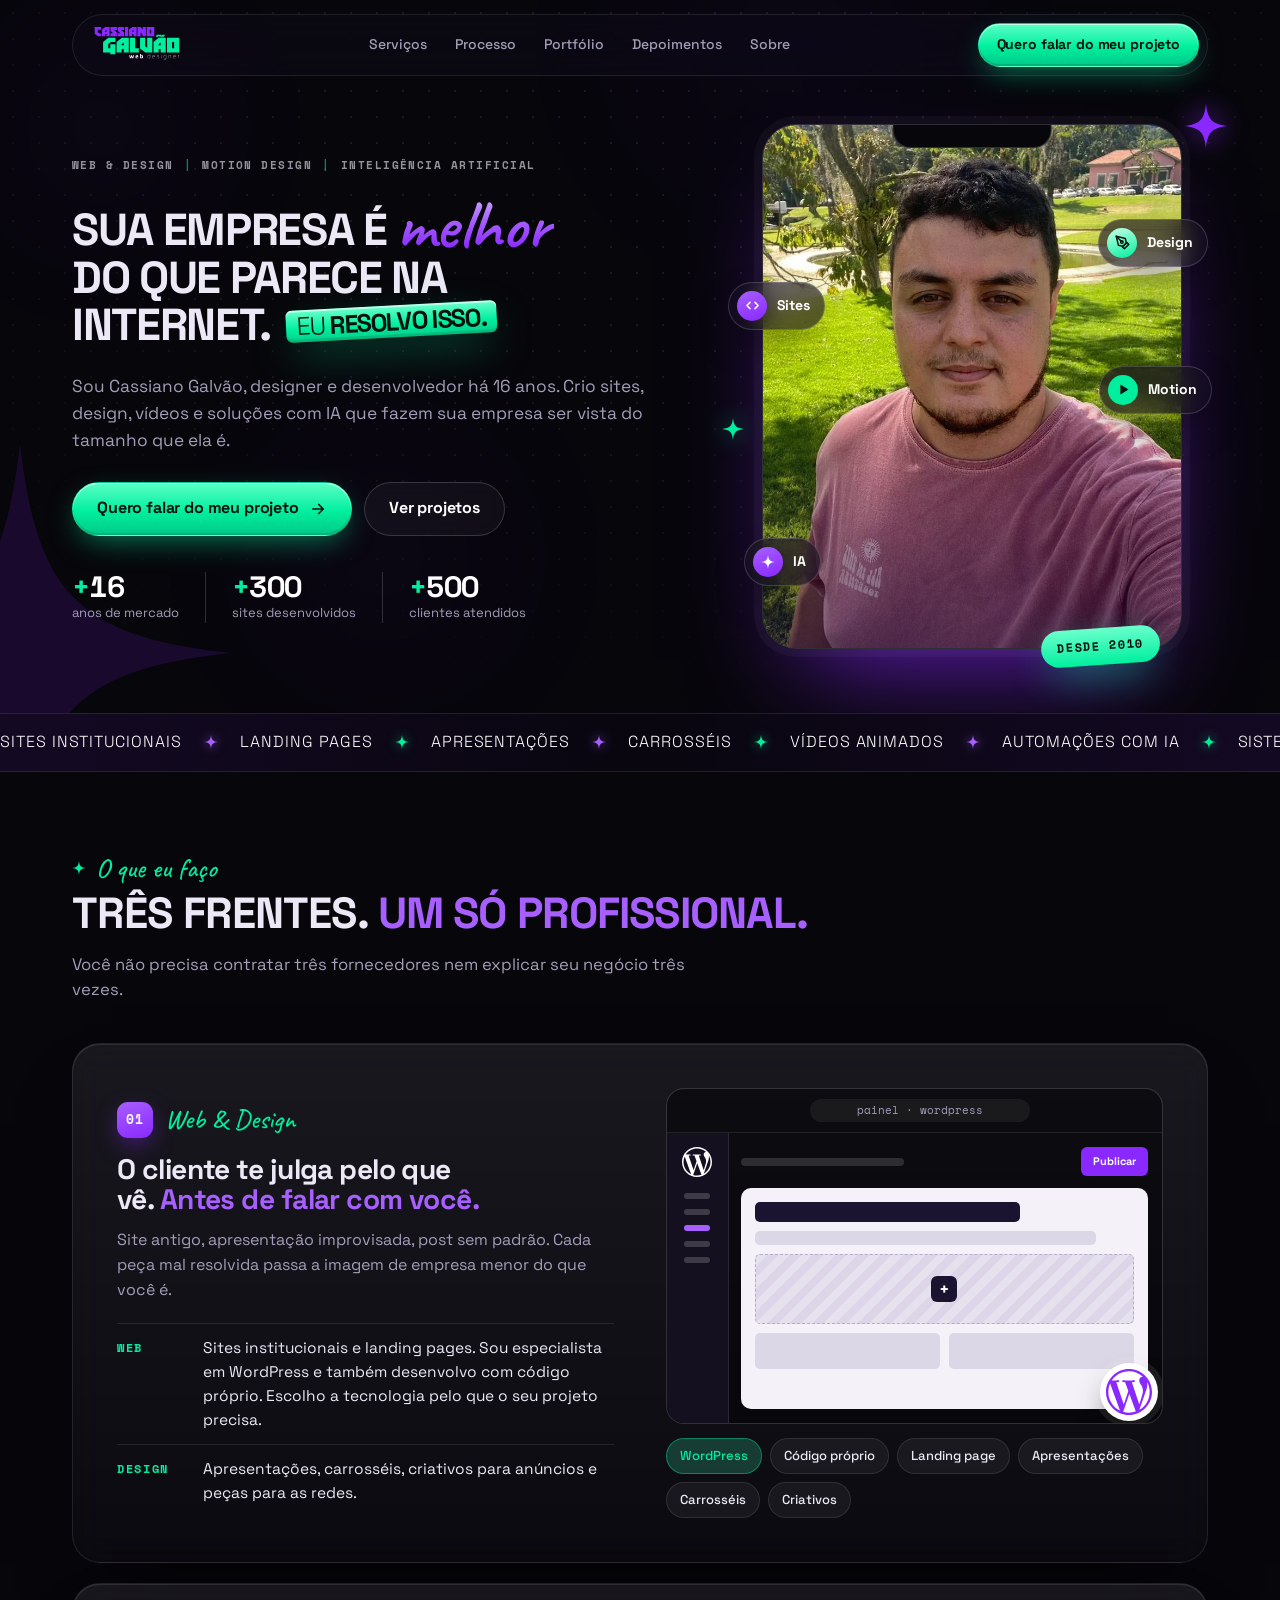
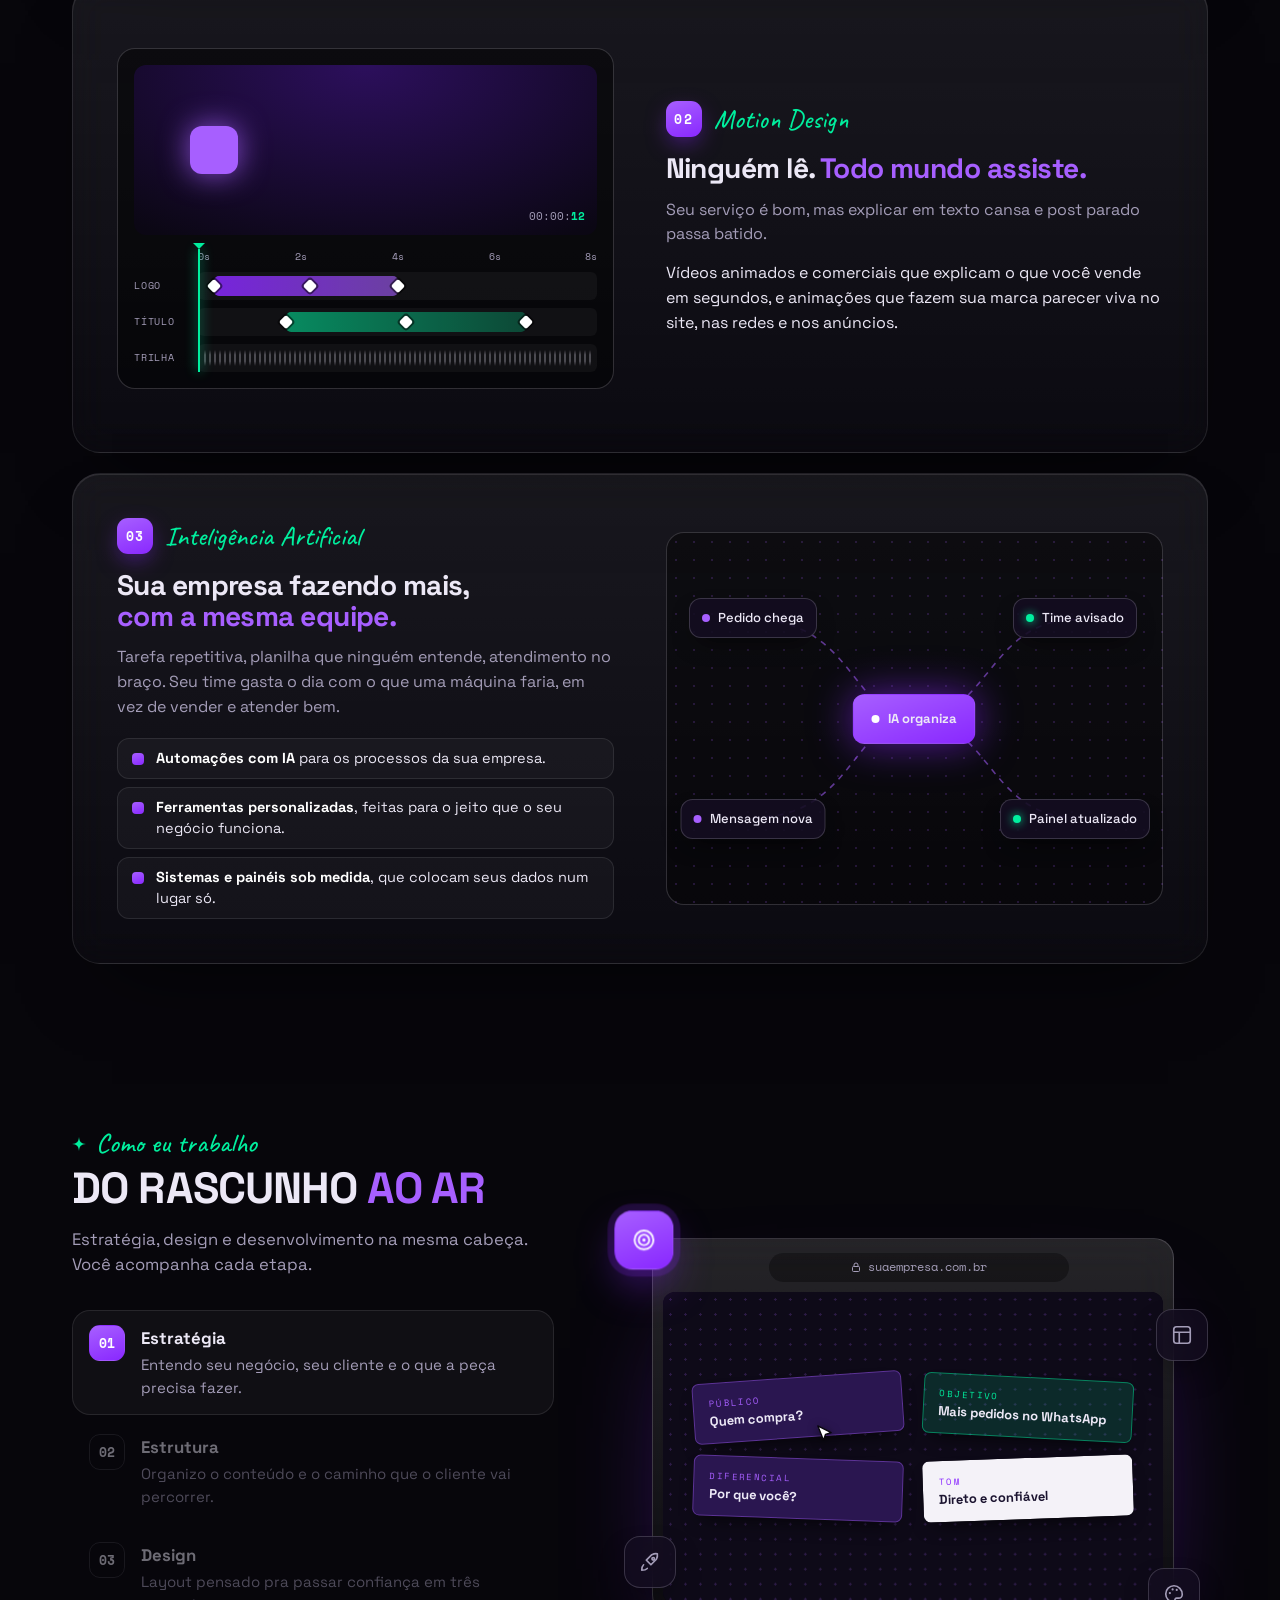
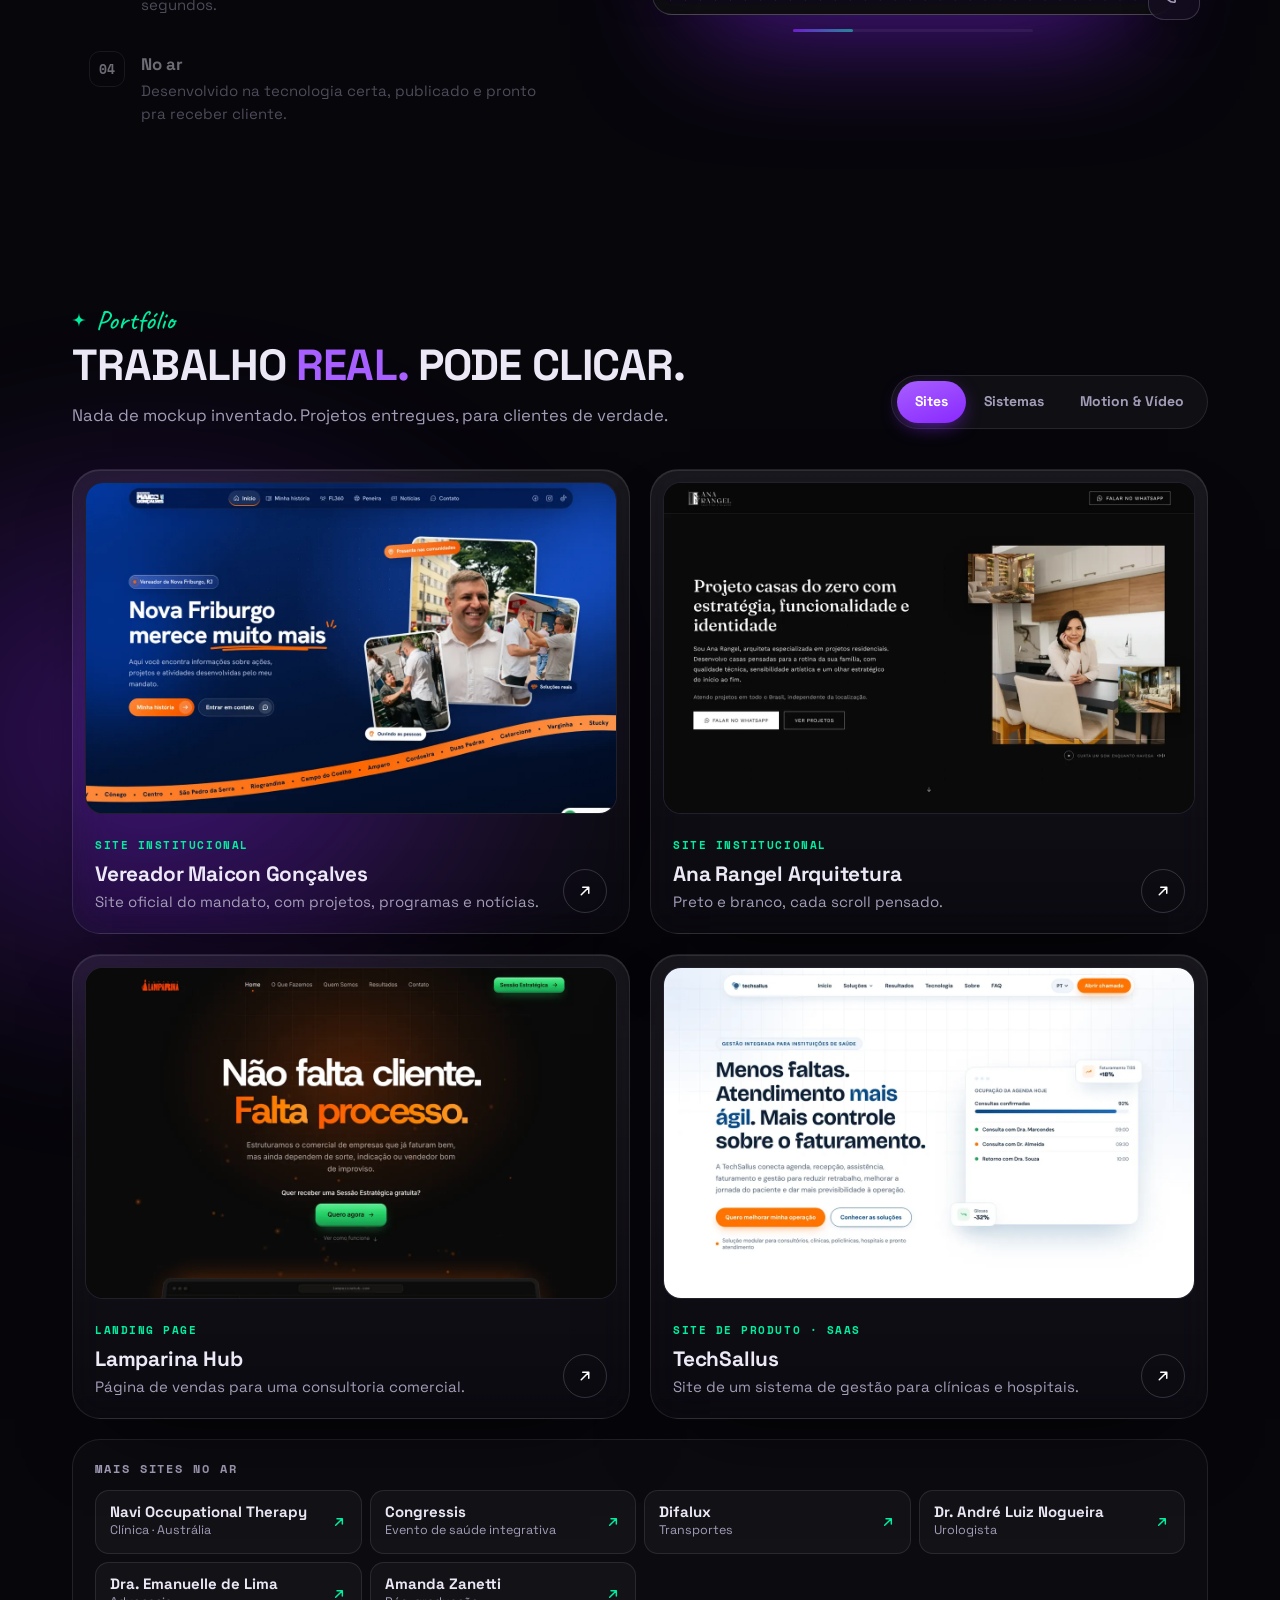
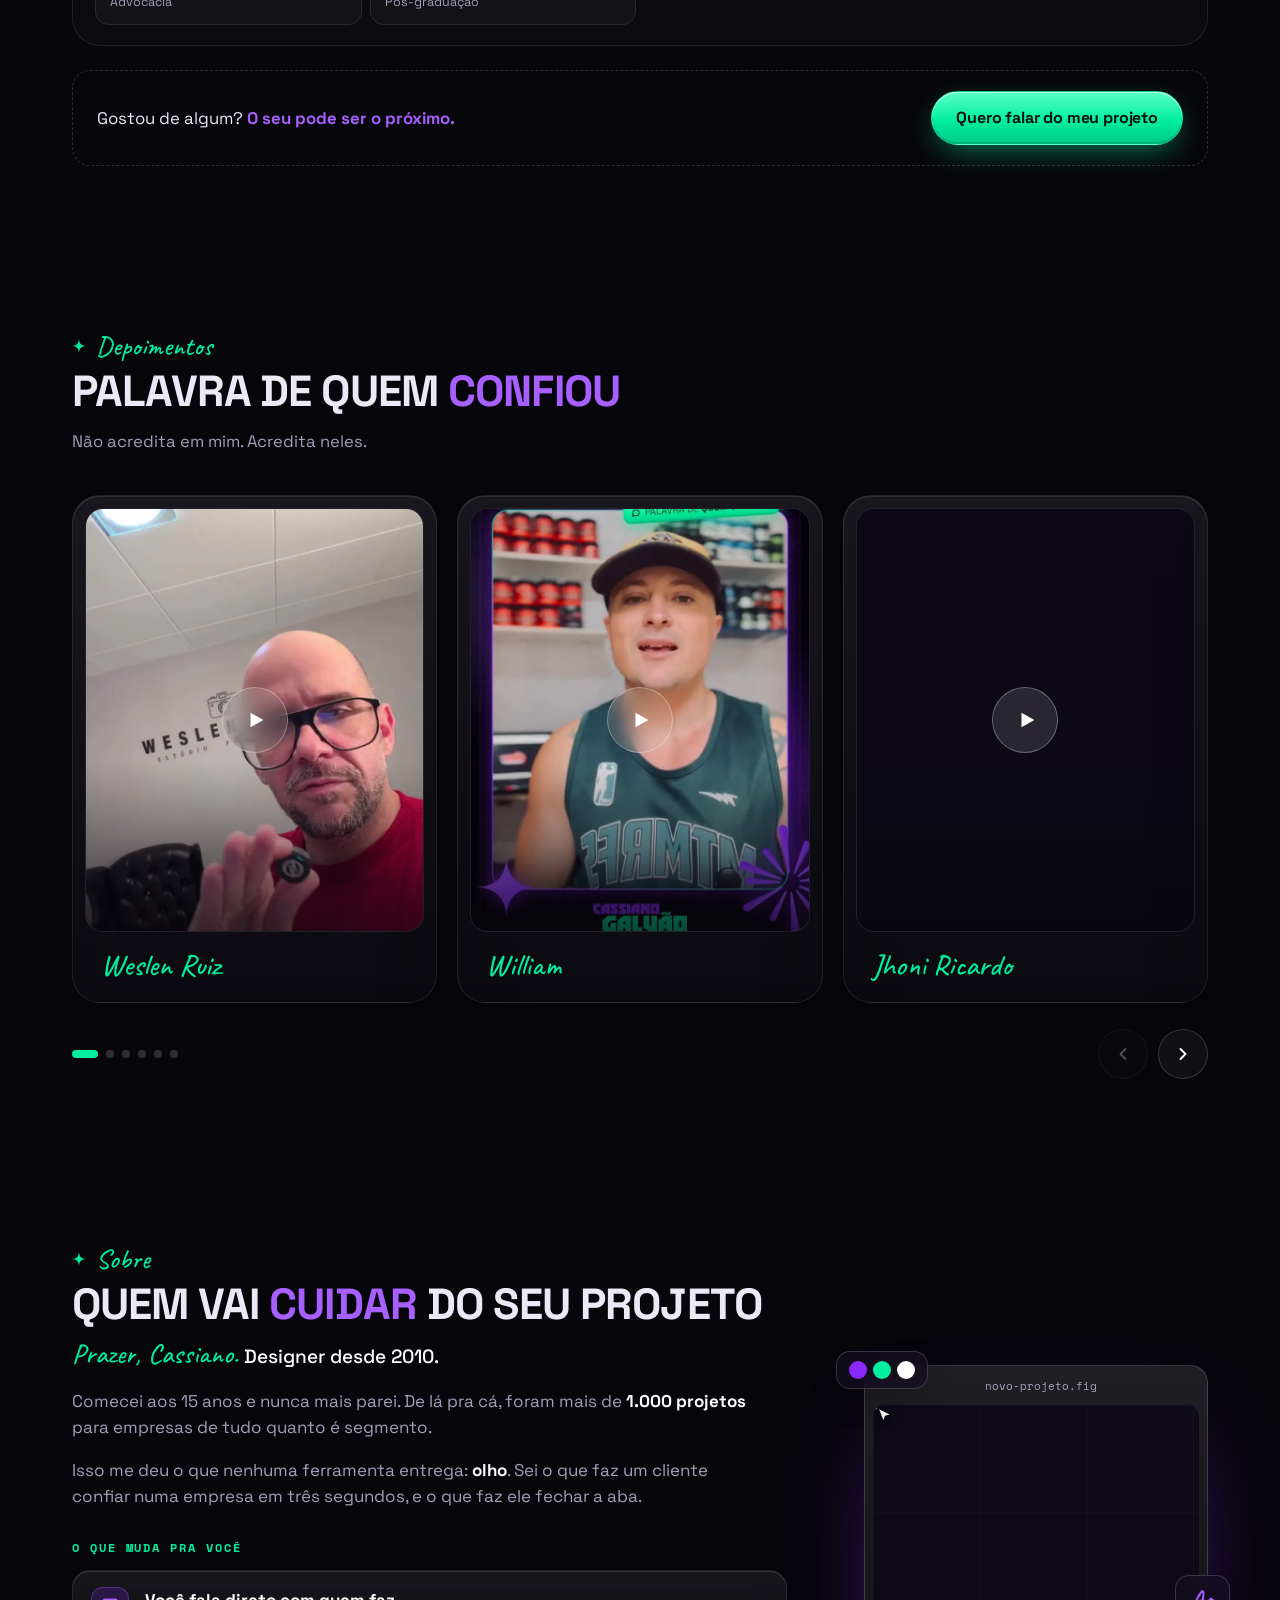
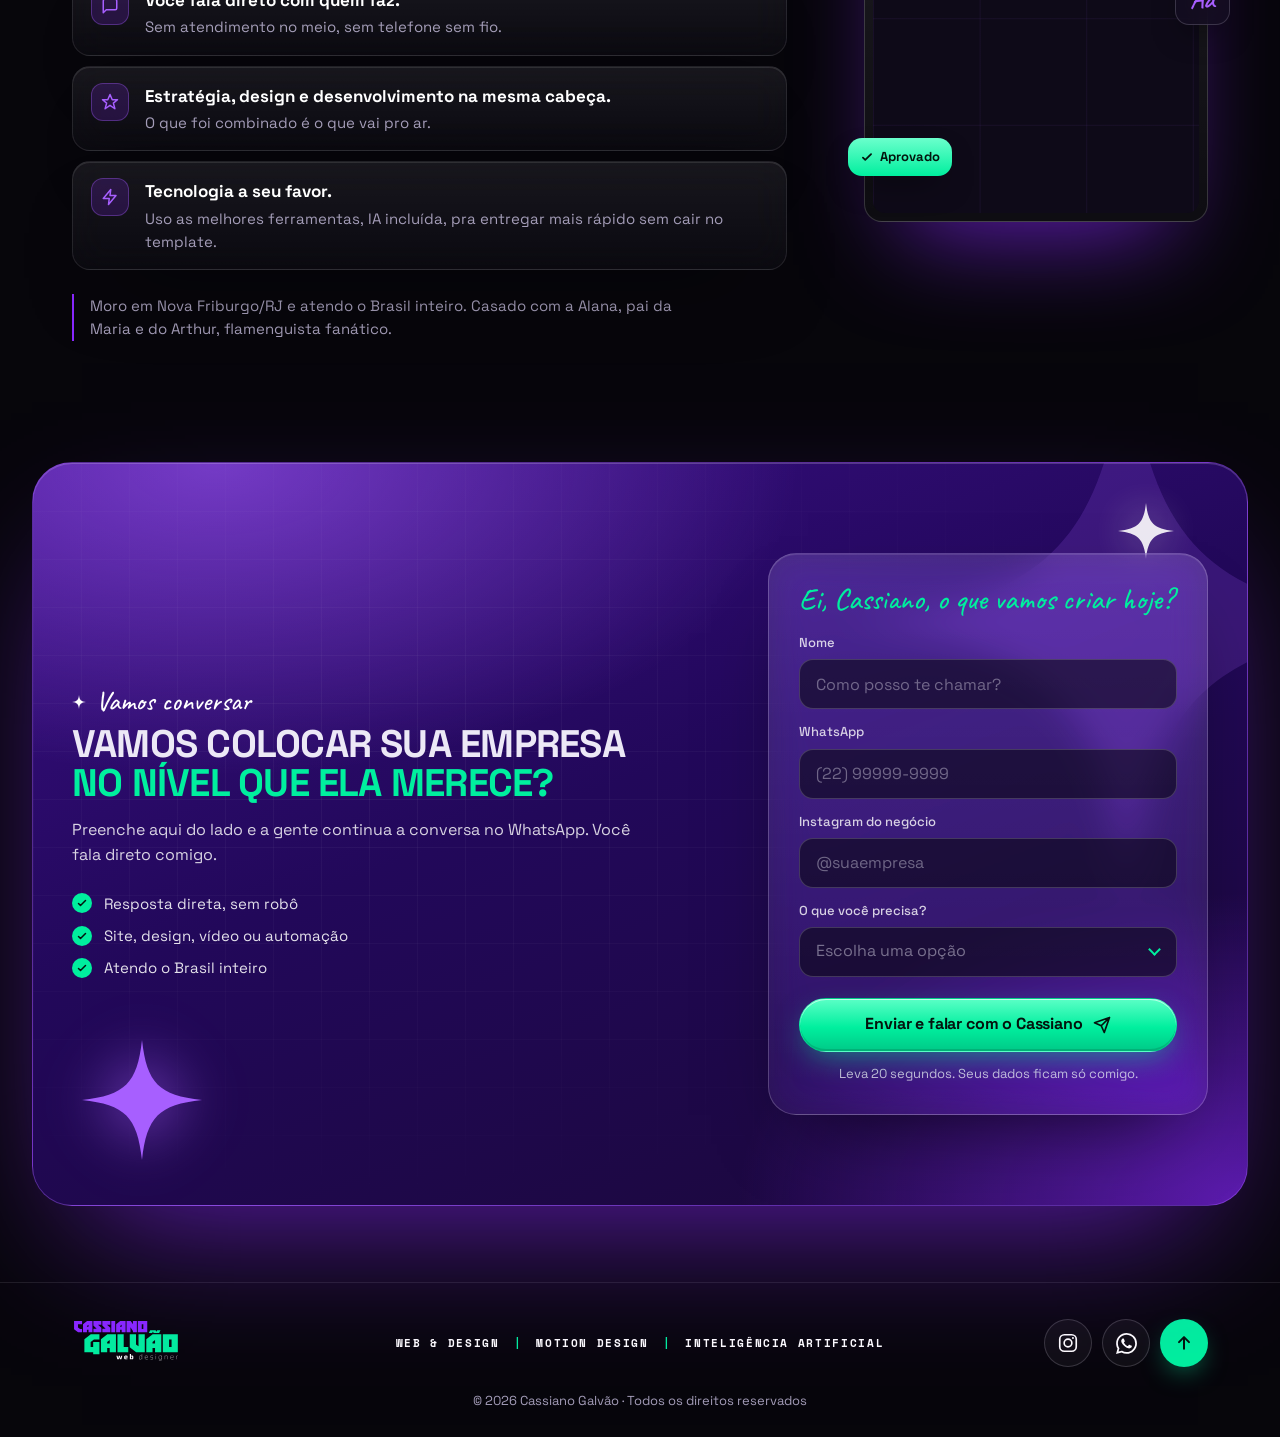
==== commit e4d60f93: "Página de briefing em /brief (campos alinhados, cores da marca, envio pela Brevo com anexos) + depoi" ====
--- a/index.html
+++ b/index.html
@@ -30,7 +30,7 @@
 <link rel="preconnect" href="https://fonts.gstatic.com" crossorigin>
 <link rel="preload" as="style" href="https://fonts.googleapis.com/css2?family=Caveat:wght@400;500;600&family=Space+Grotesk:wght@300;400;500;700&family=Space+Mono:wght@400;700&display=swap" onload="this.onload=null;this.rel='stylesheet'">
 <noscript><link rel="stylesheet" href="https://fonts.googleapis.com/css2?family=Caveat:wght@400;500;600&family=Space+Grotesk:wght@300;400;500;700&family=Space+Mono:wght@400;700&display=swap"></noscript>
-<link rel="stylesheet" href="assets/css/style.css?v=20261012-2345">
+<link rel="stylesheet" href="assets/css/style.css?v=20261013-0125">
 <script type="application/ld+json">
 {"@context":"https://schema.org","@graph":[
 {"@type":"ProfessionalService","@id":"https://cassianogalvao.com.br/#negocio","name":"Cassiano Galvão","url":"https://cassianogalvao.com.br/","image":"https://cassianogalvao.com.br/assets/img/og-image.jpg","logo":"https://cassianogalvao.com.br/assets/img/logo.svg","description":"Sites, design, motion design e soluções com IA para empresas.","telephone":"+55-22-99756-0717","address":{"@type":"PostalAddress","addressLocality":"Nova Friburgo","addressRegion":"RJ","addressCountry":"BR"},"areaServed":"BR","founder":{"@id":"https://cassianogalvao.com.br/#cassiano"},"knowsAbout":["Criação de sites","WordPress","Landing pages","Motion design","Vídeos animados","Automações com IA","Sistemas web"],"sameAs":["https://www.instagram.com/cassianogalvao.web/"]},
@@ -553,7 +553,7 @@
 <script defer src="https://cdnjs.cloudflare.com/ajax/libs/gsap/3.12.5/gsap.min.js"></script>
 <script defer src="https://cdnjs.cloudflare.com/ajax/libs/gsap/3.12.5/ScrollTrigger.min.js"></script>
 <script defer src="https://cdn.jsdelivr.net/npm/lenis@1.1.9/dist/lenis.min.js"></script>
-<script defer src="assets/js/data.js?v=20261012-2345"></script>
-<script defer src="assets/js/main.js?v=20261012-2345"></script>
+<script defer src="assets/js/data.js?v=20261013-0125"></script>
+<script defer src="assets/js/main.js?v=20261013-0125"></script>
 </body>
 </html>
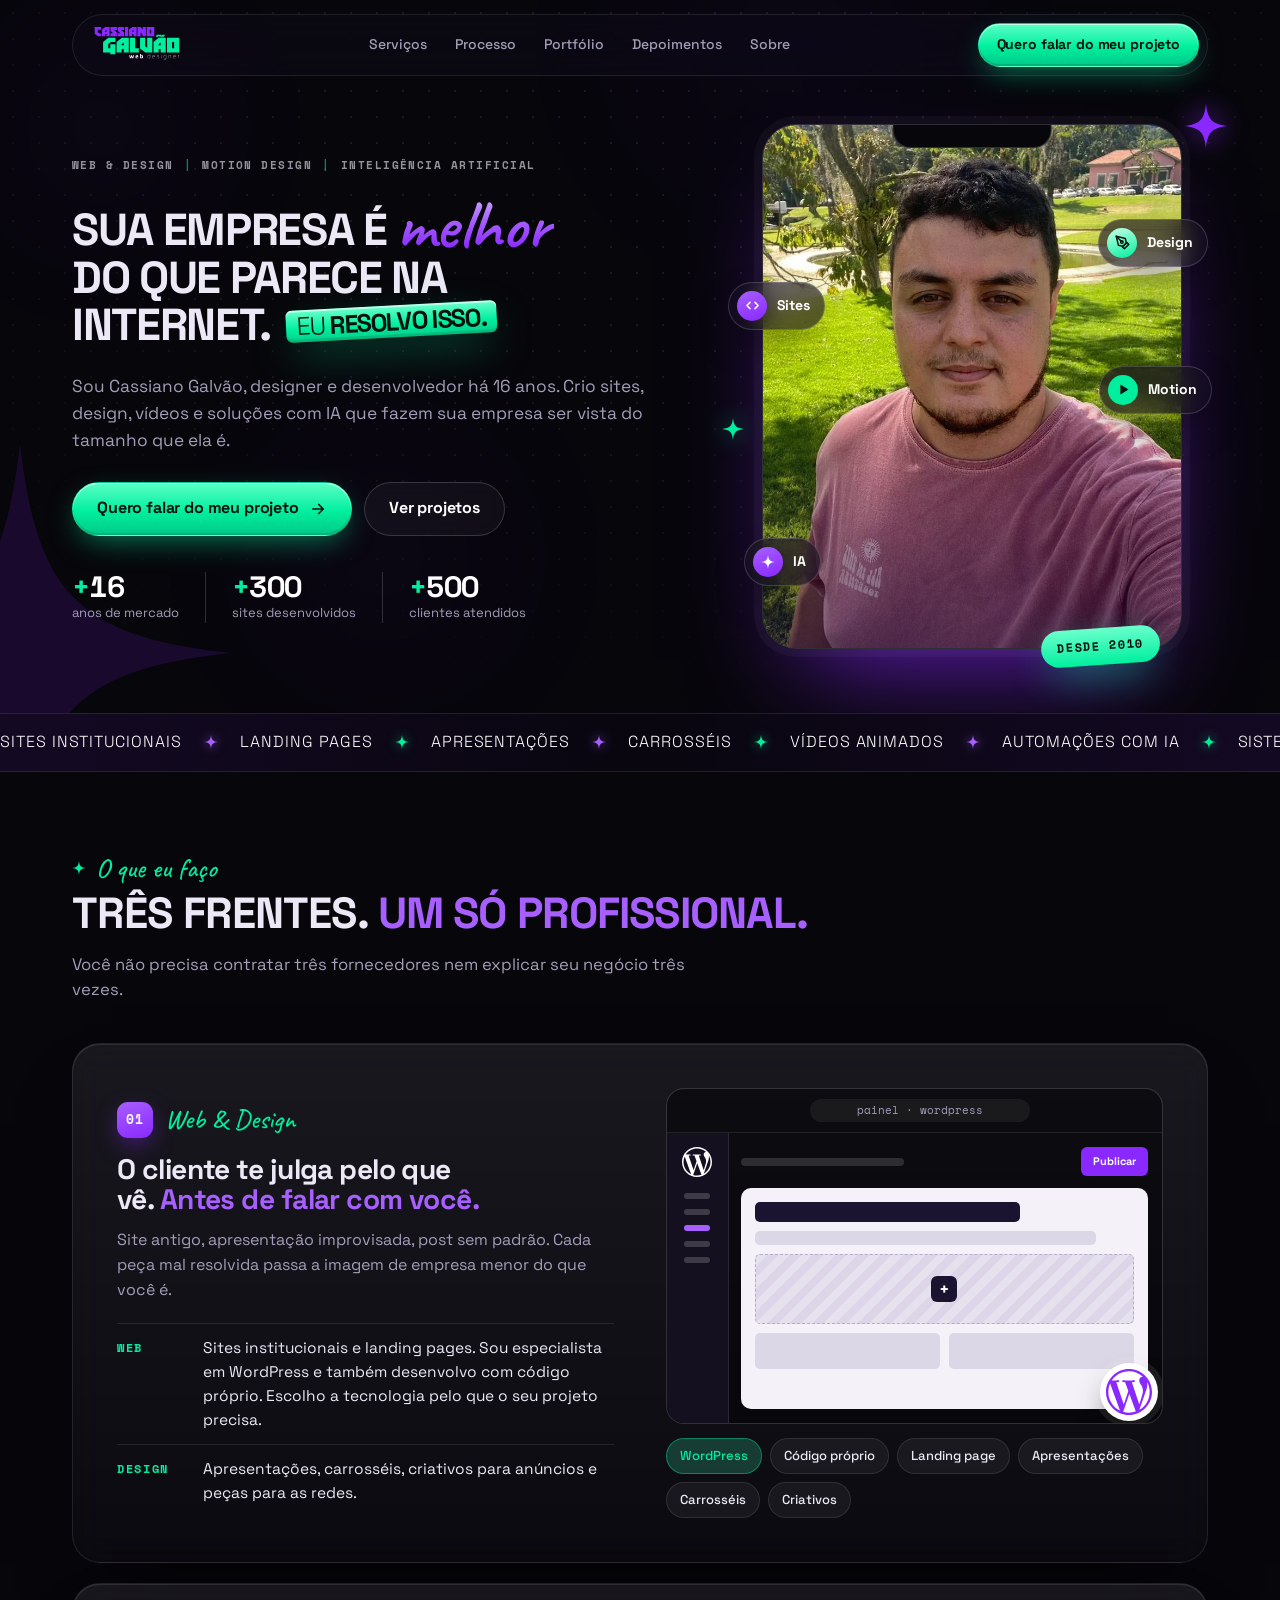
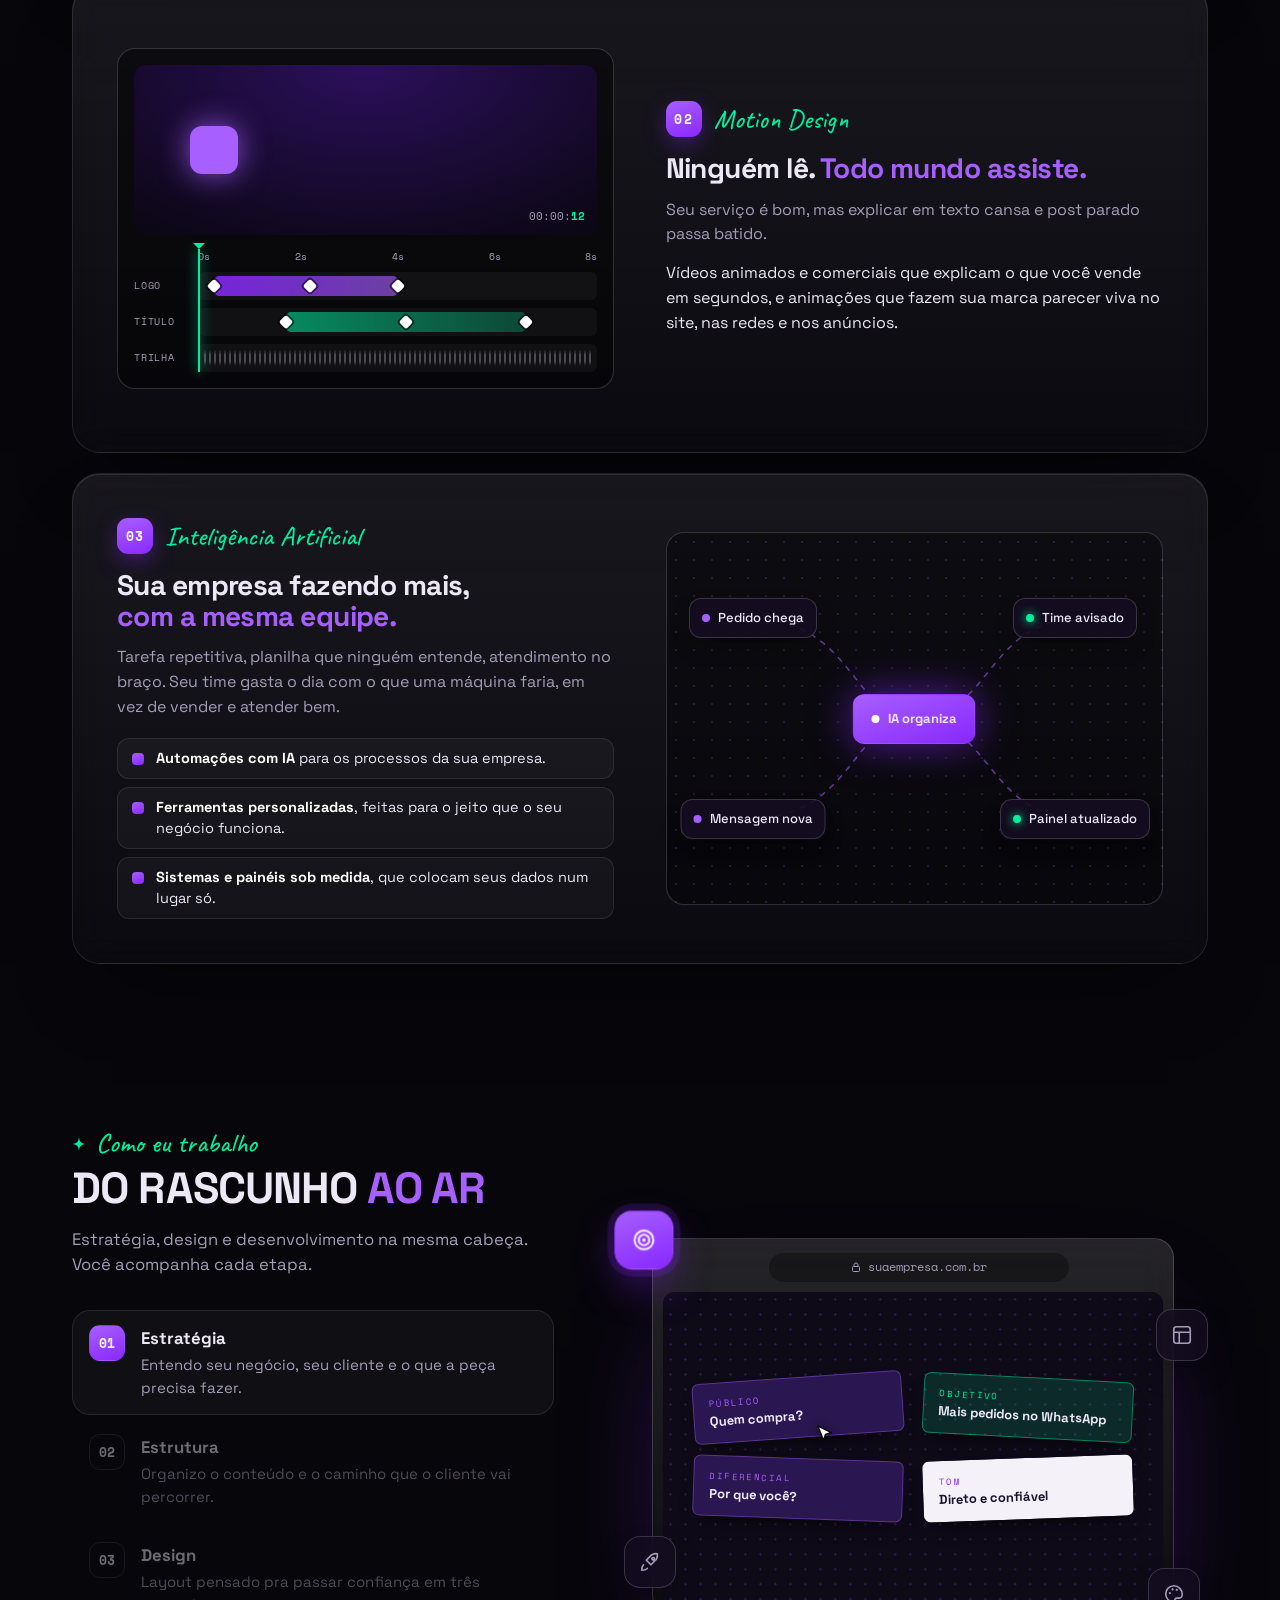
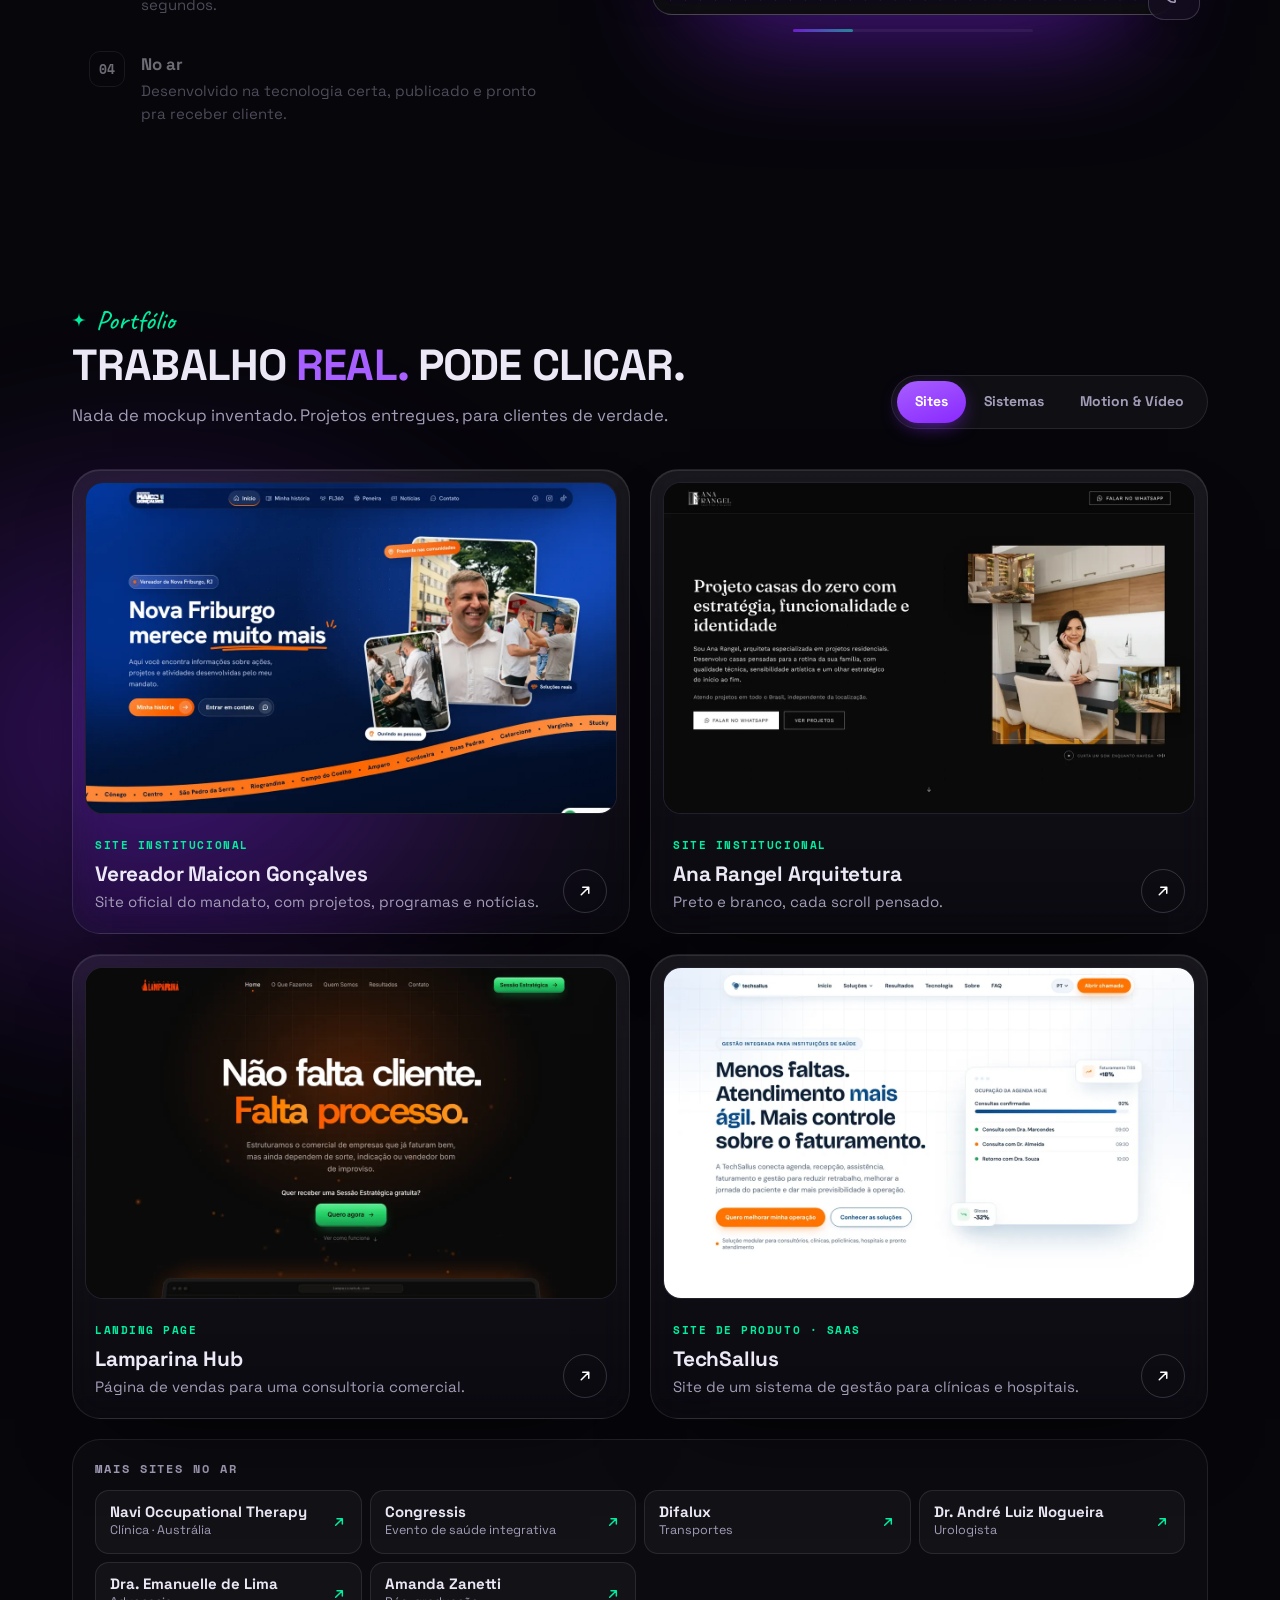
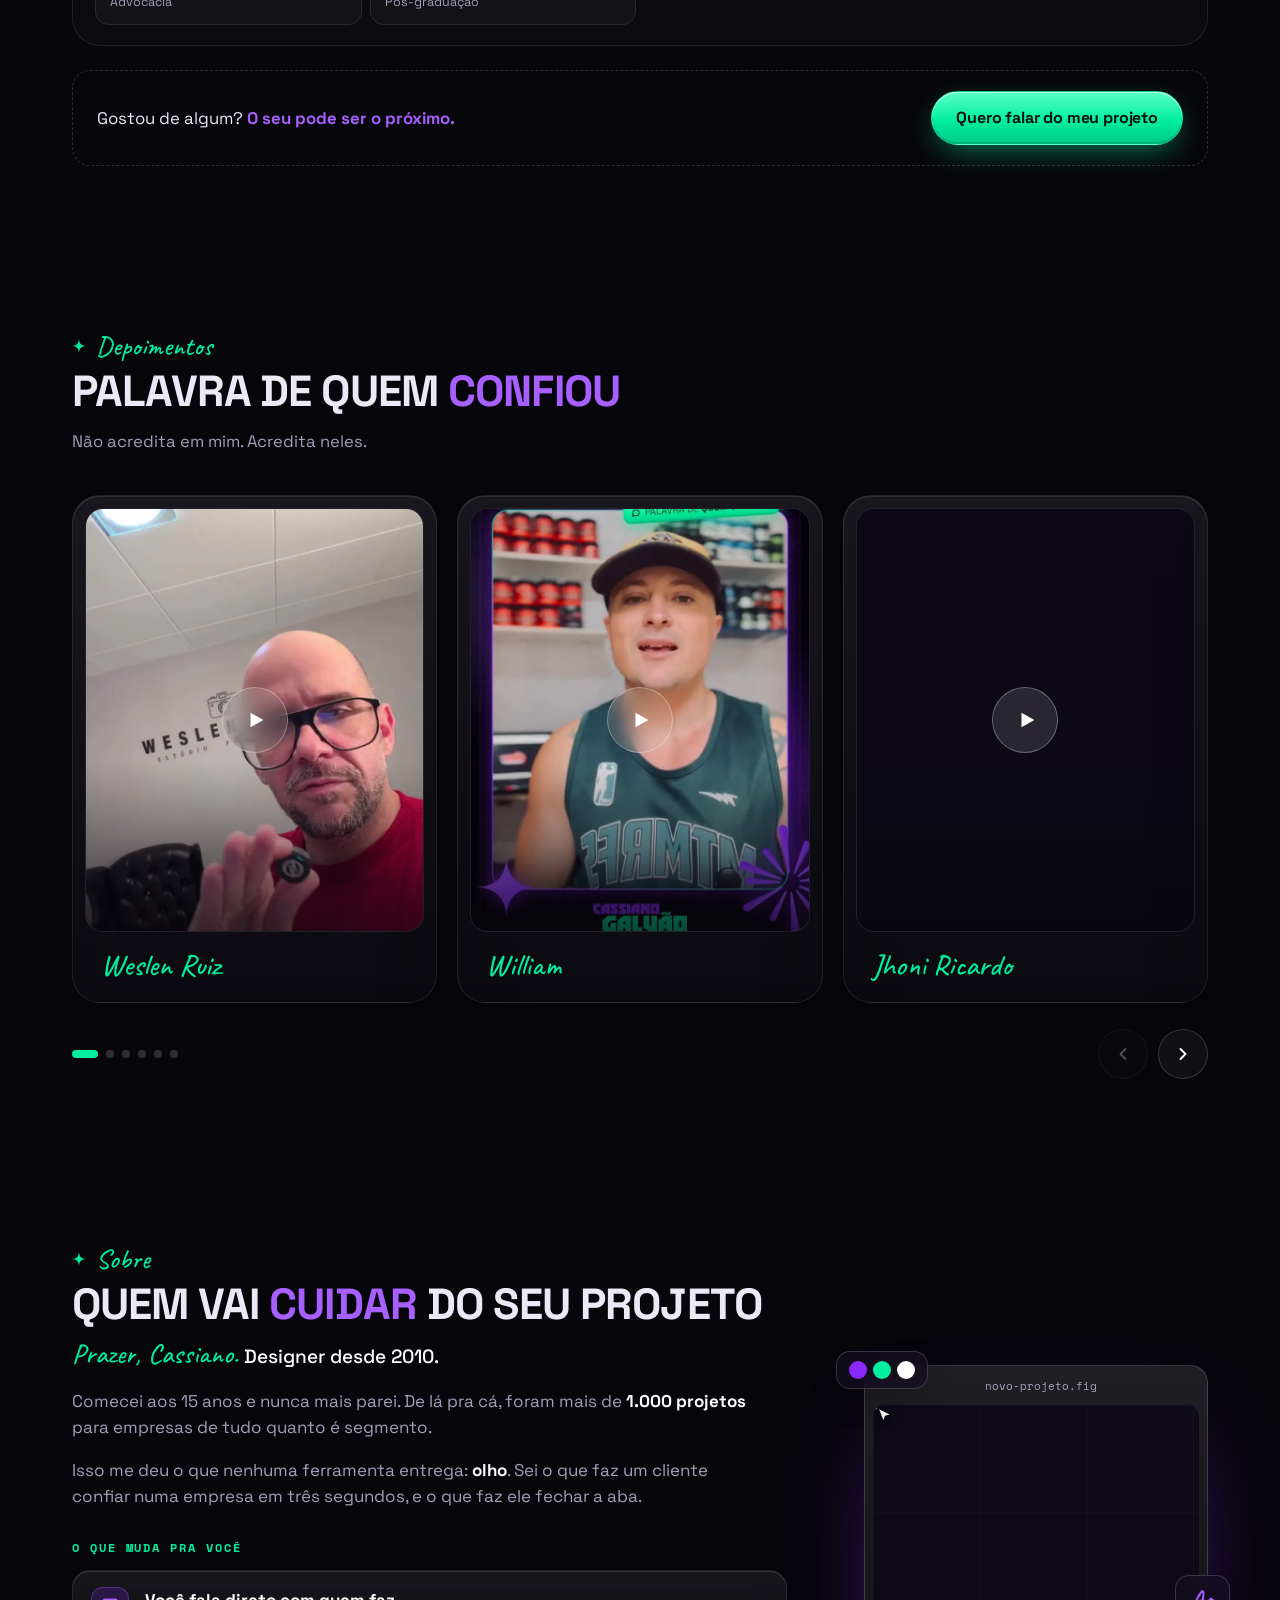
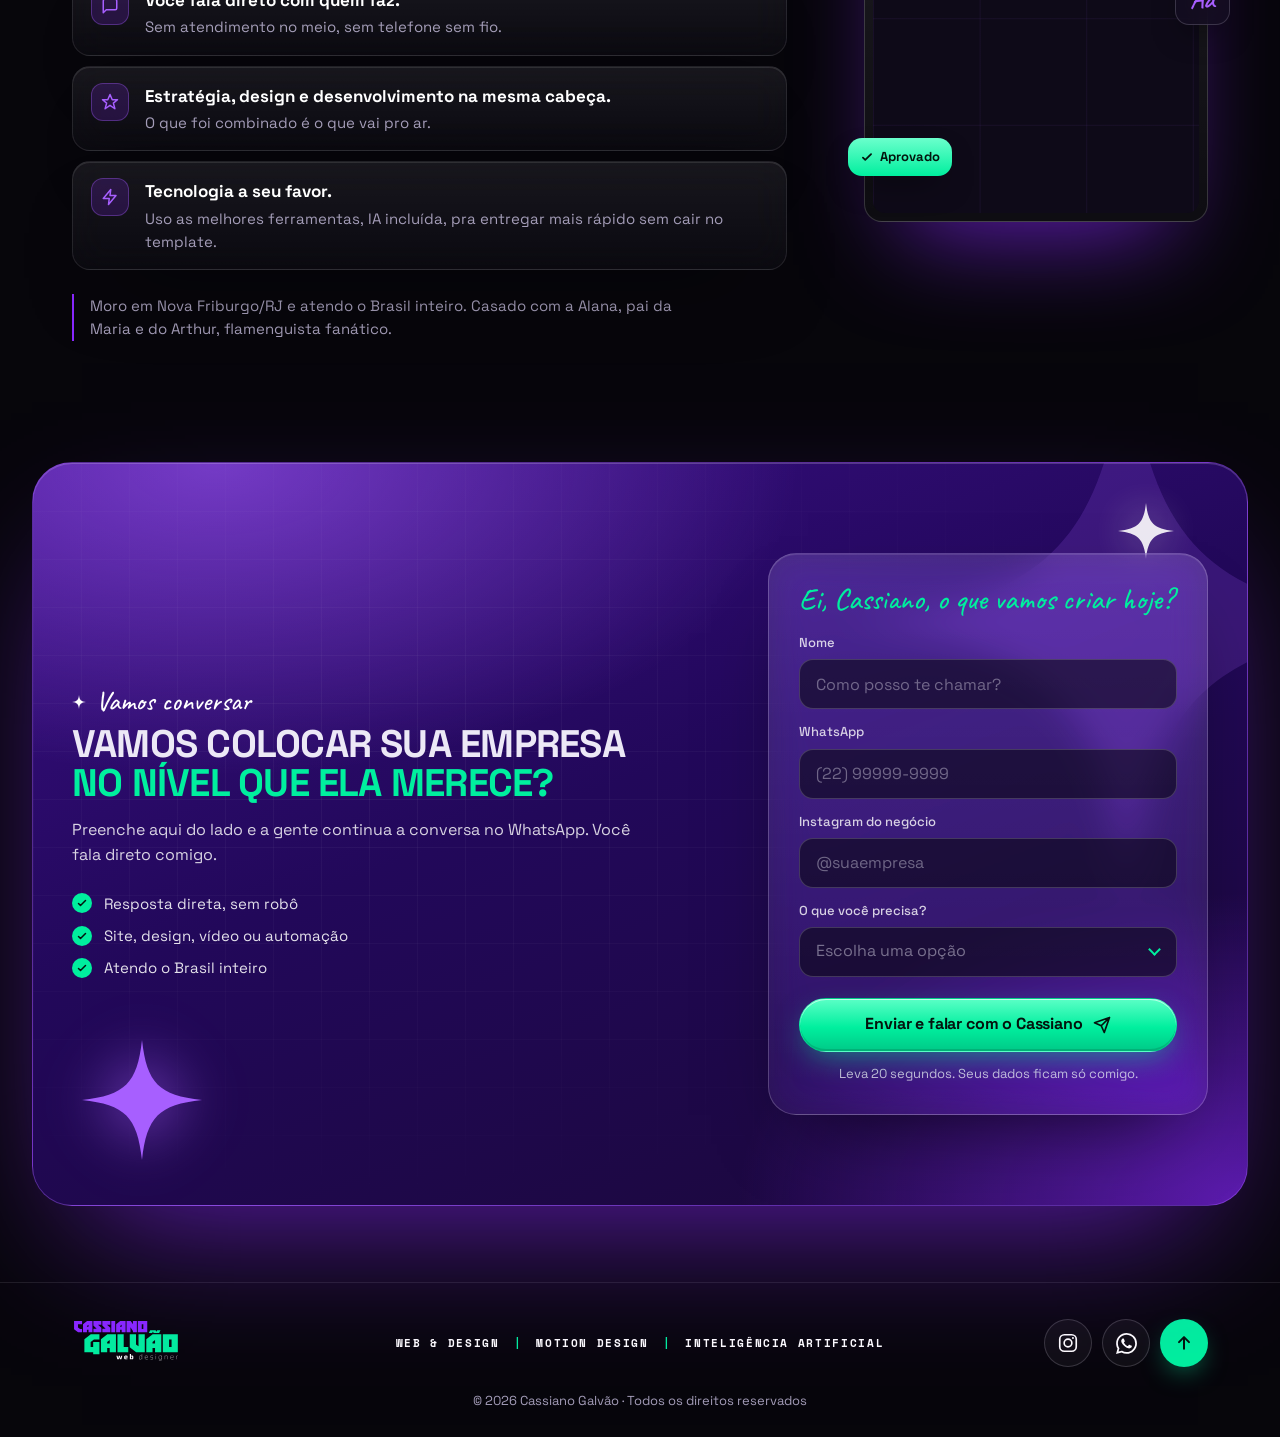
==== commit 7f605a29: "Fluxo de IA: card central primeiro, linhas saem dele e acendem os cards Co-Authored-By: Claude Opus " ====
--- a/index.html
+++ b/index.html
@@ -30,7 +30,7 @@
 <link rel="preconnect" href="https://fonts.gstatic.com" crossorigin>
 <link rel="preload" as="style" href="https://fonts.googleapis.com/css2?family=Caveat:wght@400;500;600&family=Space+Grotesk:wght@300;400;500;700&family=Space+Mono:wght@400;700&display=swap" onload="this.onload=null;this.rel='stylesheet'">
 <noscript><link rel="stylesheet" href="https://fonts.googleapis.com/css2?family=Caveat:wght@400;500;600&family=Space+Grotesk:wght@300;400;500;700&family=Space+Mono:wght@400;700&display=swap"></noscript>
-<link rel="stylesheet" href="assets/css/style.css?v=20261013-0125">
+<link rel="stylesheet" href="assets/css/style.css?v=20261013-0145">
 <script type="application/ld+json">
 {"@context":"https://schema.org","@graph":[
 {"@type":"ProfessionalService","@id":"https://cassianogalvao.com.br/#negocio","name":"Cassiano Galvão","url":"https://cassianogalvao.com.br/","image":"https://cassianogalvao.com.br/assets/img/og-image.jpg","logo":"https://cassianogalvao.com.br/assets/img/logo.svg","description":"Sites, design, motion design e soluções com IA para empresas.","telephone":"+55-22-99756-0717","address":{"@type":"PostalAddress","addressLocality":"Nova Friburgo","addressRegion":"RJ","addressCountry":"BR"},"areaServed":"BR","founder":{"@id":"https://cassianogalvao.com.br/#cassiano"},"knowsAbout":["Criação de sites","WordPress","Landing pages","Motion design","Vídeos animados","Automações com IA","Sistemas web"],"sameAs":["https://www.instagram.com/cassianogalvao.web/"]},
@@ -275,10 +275,20 @@
         <div class="svc__visual vis-ai" aria-hidden="true">
           <div class="flow">
             <svg class="flow__lines" viewBox="0 0 400 300" preserveAspectRatio="none">
-              <path d="M70 70 C150 70 150 150 200 150"/>
-              <path d="M70 230 C150 230 150 150 200 150"/>
-              <path d="M200 150 C260 150 260 70 330 70"/>
-              <path d="M200 150 C260 150 260 230 330 230"/>
+              <defs>
+                <mask id="flowMask" maskUnits="userSpaceOnUse" x="0" y="0" width="400" height="300">
+                  <path class="flow__reveal" pathLength="1" d="M200 150 C150 150 150 70 70 70"/>
+                  <path class="flow__reveal" pathLength="1" d="M200 150 C150 150 150 230 70 230"/>
+                  <path class="flow__reveal" pathLength="1" d="M200 150 C260 150 260 70 330 70"/>
+                  <path class="flow__reveal" pathLength="1" d="M200 150 C260 150 260 230 330 230"/>
+                </mask>
+              </defs>
+              <g mask="url(#flowMask)">
+                <path d="M200 150 C150 150 150 70 70 70"/>
+                <path d="M200 150 C150 150 150 230 70 230"/>
+                <path d="M200 150 C260 150 260 70 330 70"/>
+                <path d="M200 150 C260 150 260 230 330 230"/>
+              </g>
             </svg>
             <div class="node" style="--x:17.5%;--y:23%"><i></i>Pedido chega</div>
             <div class="node" style="--x:17.5%;--y:77%"><i></i>Mensagem nova</div>
@@ -553,7 +563,7 @@
 <script defer src="https://cdnjs.cloudflare.com/ajax/libs/gsap/3.12.5/gsap.min.js"></script>
 <script defer src="https://cdnjs.cloudflare.com/ajax/libs/gsap/3.12.5/ScrollTrigger.min.js"></script>
 <script defer src="https://cdn.jsdelivr.net/npm/lenis@1.1.9/dist/lenis.min.js"></script>
-<script defer src="assets/js/data.js?v=20261013-0125"></script>
-<script defer src="assets/js/main.js?v=20261013-0125"></script>
+<script defer src="assets/js/data.js?v=20261013-0145"></script>
+<script defer src="assets/js/main.js?v=20261013-0145"></script>
 </body>
 </html>
--- a/assets/css/style.css
+++ b/assets/css/style.css
@@ -421,8 +421,9 @@
 .flow{position:relative;aspect-ratio:4/3;border-radius:var(--r-md);background:rgba(0,0,0,.4);border:1px solid var(--line-2);
   background-image:radial-gradient(rgba(167,95,255,.18) 1px,transparent 1.2px);background-size:18px 18px}
 .flow__lines{position:absolute;inset:0;width:100%;height:100%}
-.flow__lines path{fill:none;stroke:rgba(167,95,255,.55);stroke-width:1.6;stroke-dasharray:6 6;animation:dash 1.4s linear infinite;vector-effect:non-scaling-stroke}
+.flow__lines g path{fill:none;stroke:rgba(167,95,255,.55);stroke-width:1.6;stroke-dasharray:6 6;animation:dash 1.4s linear infinite;vector-effect:non-scaling-stroke}
 @keyframes dash{to{stroke-dashoffset:-24}}
+.flow__reveal{fill:none;stroke:#fff;stroke-width:14;stroke-linecap:round;stroke-dasharray:1;stroke-dashoffset:0}
 .node{position:absolute;left:var(--x);top:var(--y);transform:translate(-50%,-50%);display:flex;align-items:center;gap:8px;
   padding:9px 12px;border-radius:12px;font-size:13px;font-weight:500;white-space:nowrap;
   background:rgba(20,14,34,.9);border:1px solid var(--line-2);box-shadow:0 10px 24px -10px rgba(0,0,0,.8)}
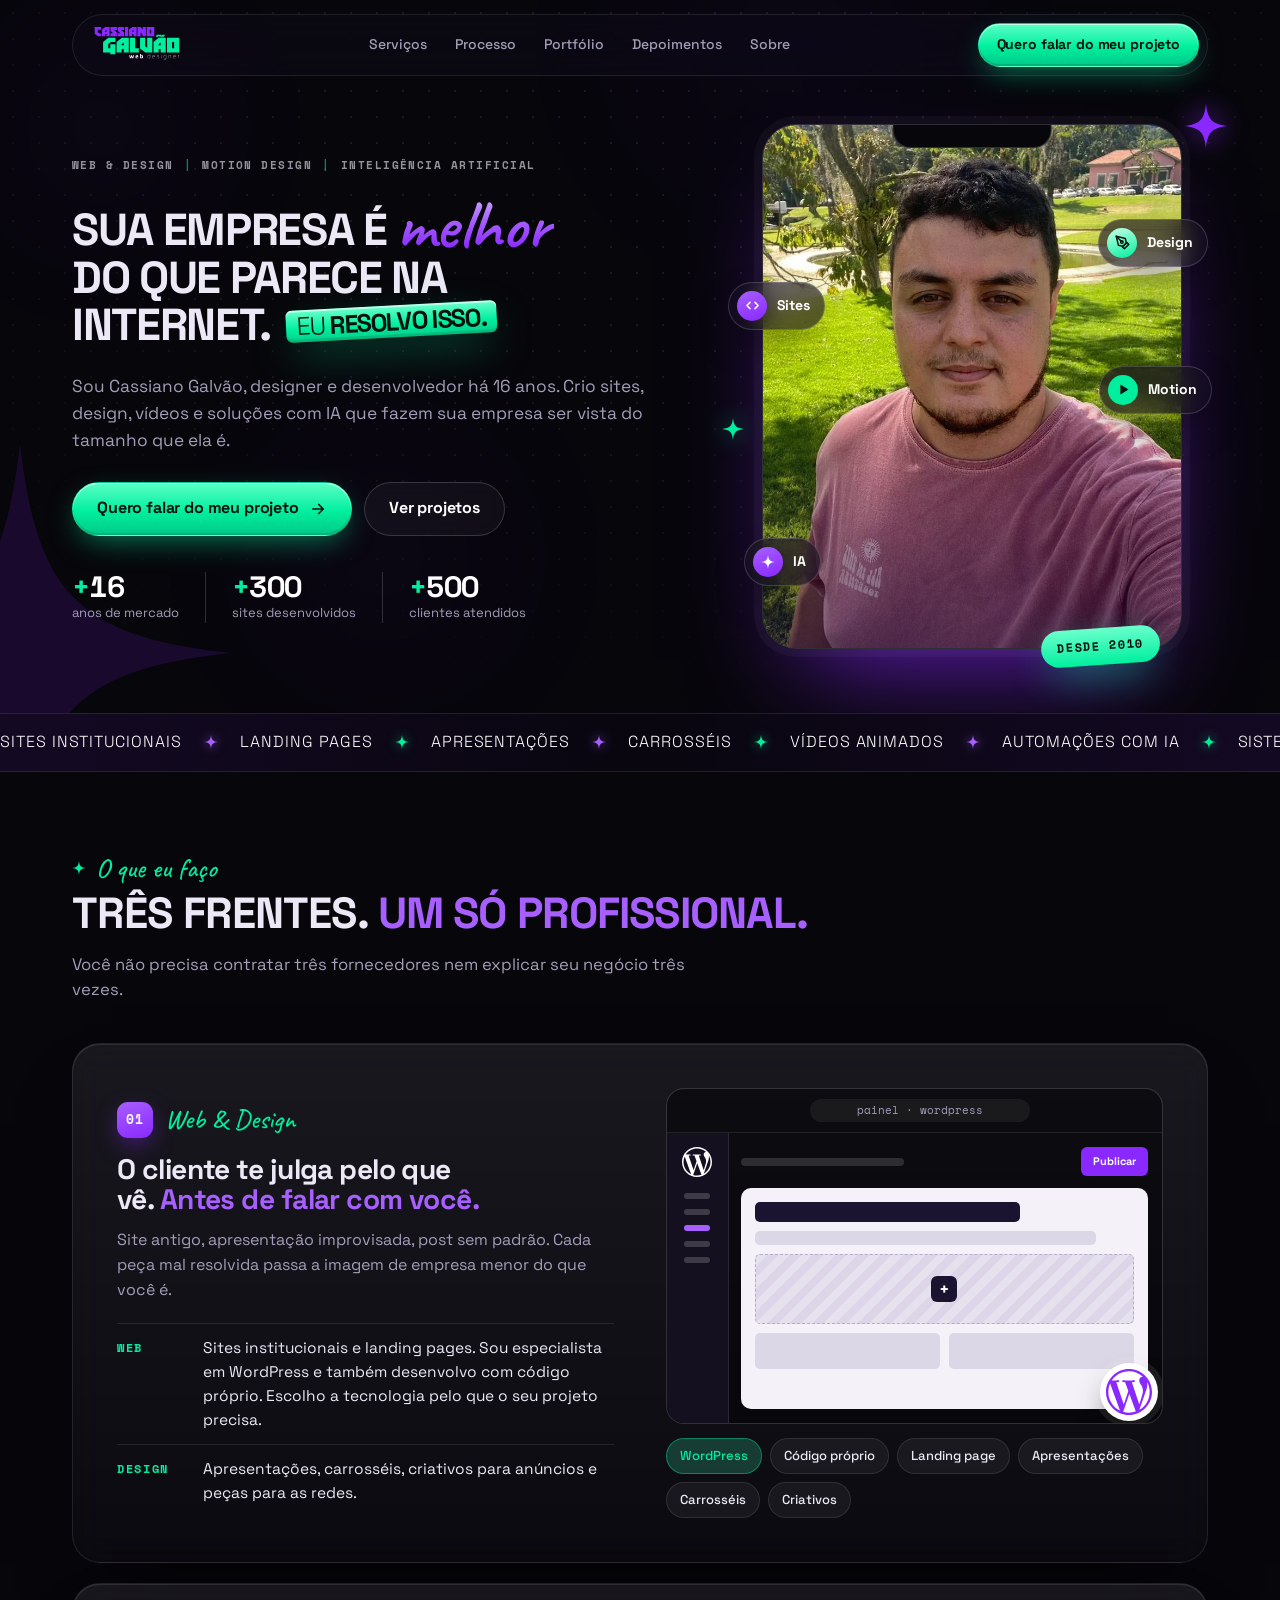
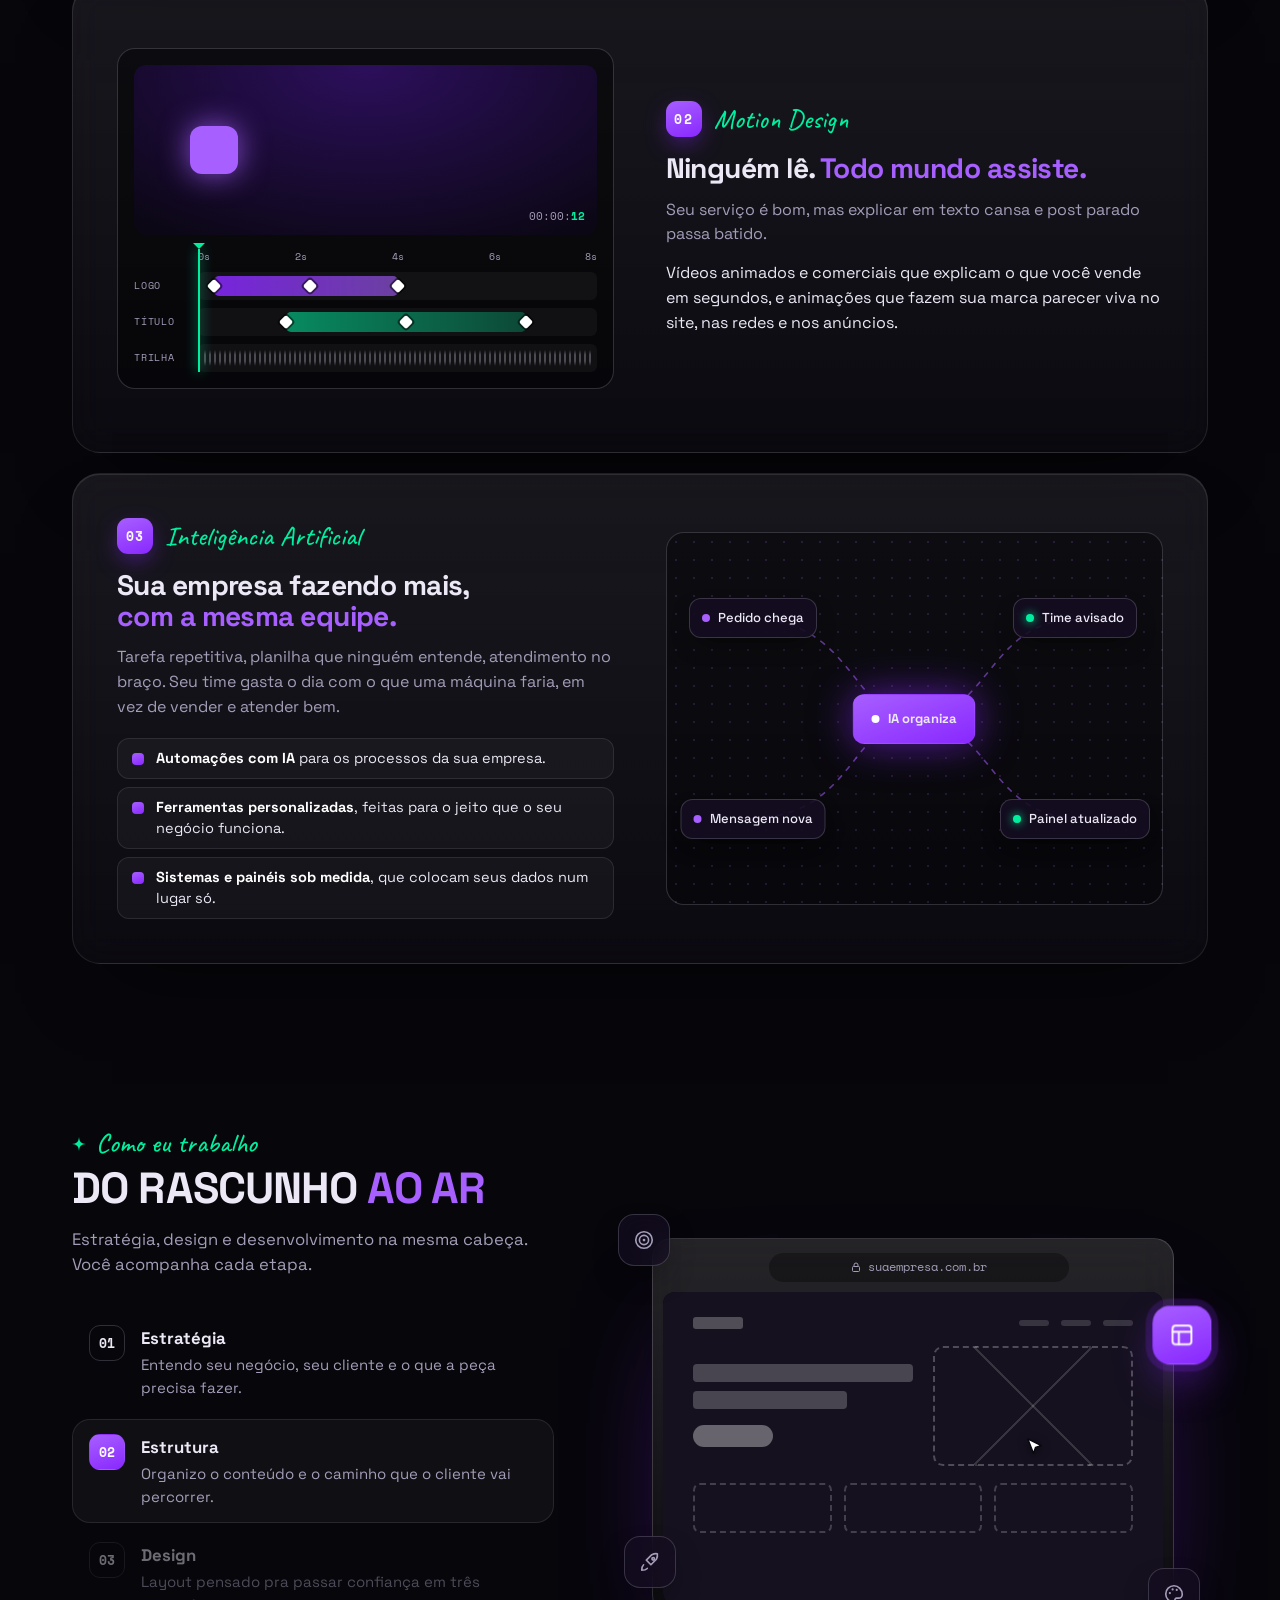
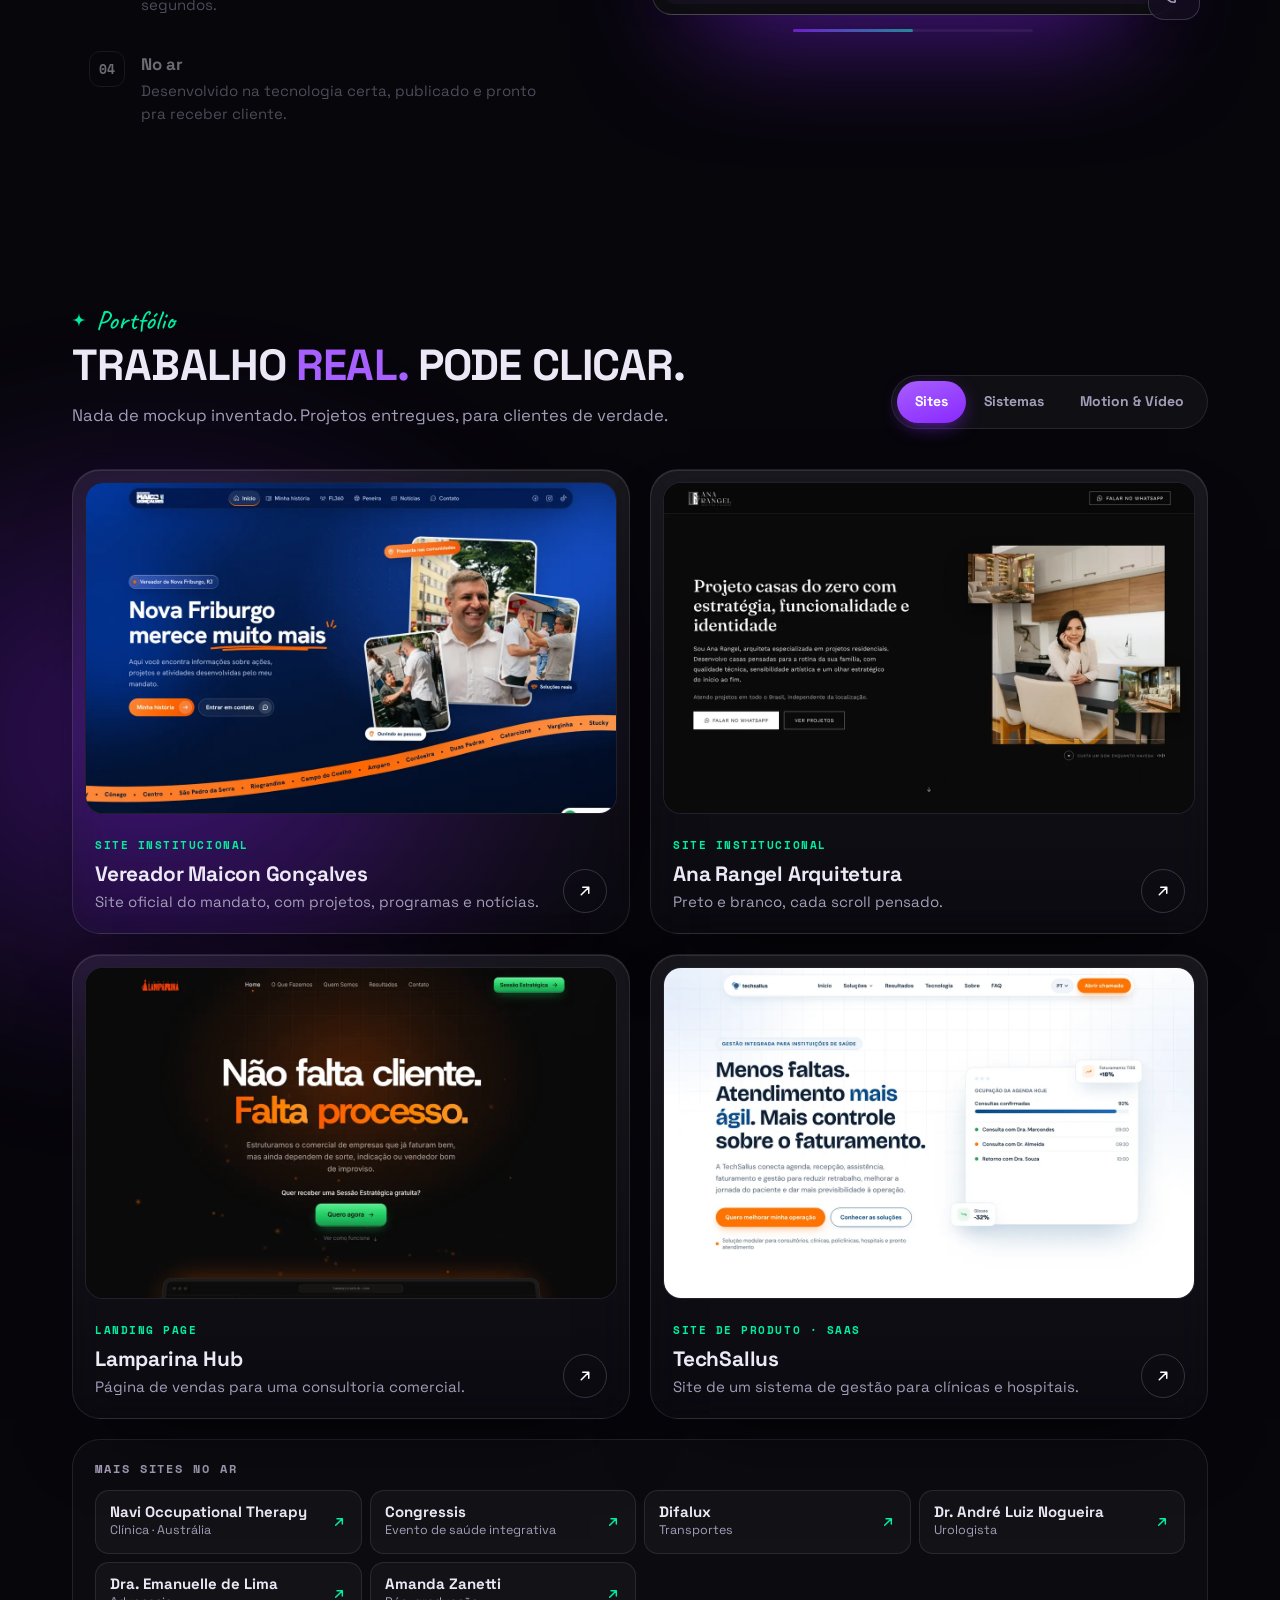
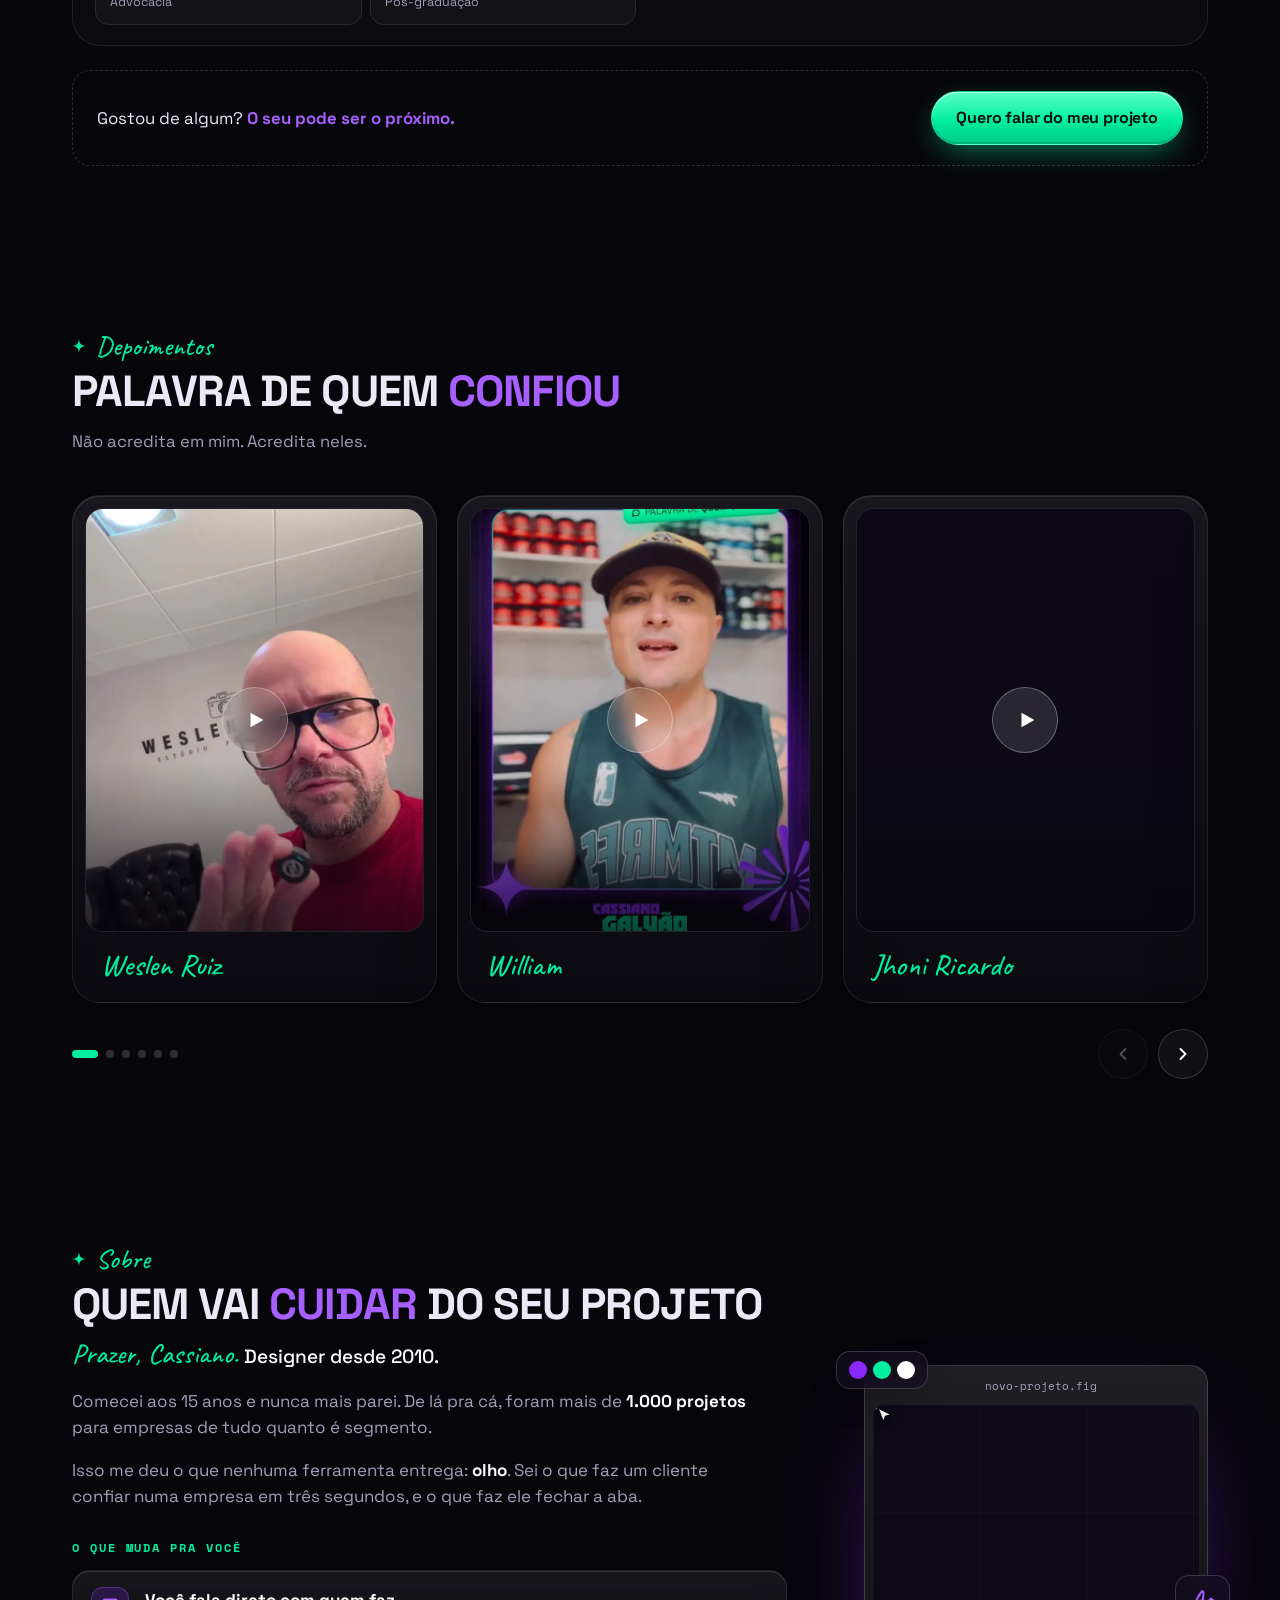
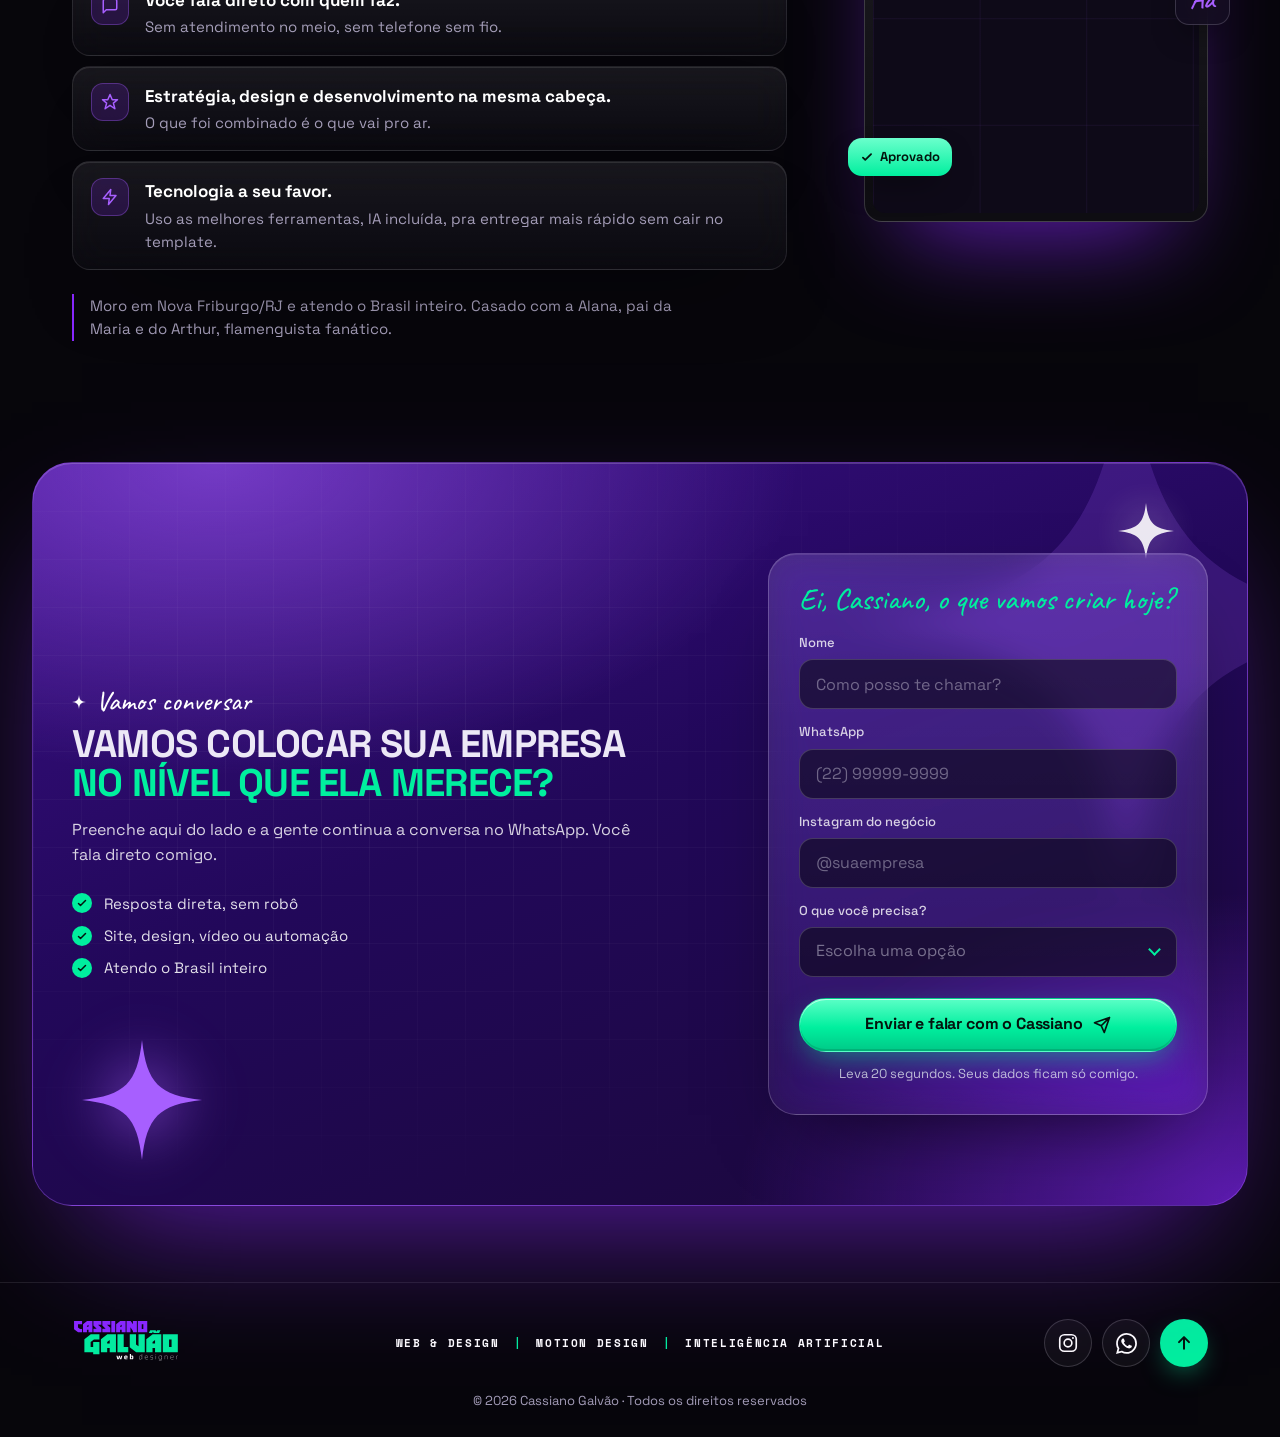
==== commit eddc807a: "Fluxo de IA: uma linha por vez, card surge quando a linha chega Co-Authored-By: Claude Opus 5.5 <nor" ====
--- a/index.html
+++ b/index.html
@@ -30,7 +30,7 @@
 <link rel="preconnect" href="https://fonts.gstatic.com" crossorigin>
 <link rel="preload" as="style" href="https://fonts.googleapis.com/css2?family=Caveat:wght@400;500;600&family=Space+Grotesk:wght@300;400;500;700&family=Space+Mono:wght@400;700&display=swap" onload="this.onload=null;this.rel='stylesheet'">
 <noscript><link rel="stylesheet" href="https://fonts.googleapis.com/css2?family=Caveat:wght@400;500;600&family=Space+Grotesk:wght@300;400;500;700&family=Space+Mono:wght@400;700&display=swap"></noscript>
-<link rel="stylesheet" href="assets/css/style.css?v=20261013-0145">
+<link rel="stylesheet" href="assets/css/style.css?v=20261013-0150">
 <script type="application/ld+json">
 {"@context":"https://schema.org","@graph":[
 {"@type":"ProfessionalService","@id":"https://cassianogalvao.com.br/#negocio","name":"Cassiano Galvão","url":"https://cassianogalvao.com.br/","image":"https://cassianogalvao.com.br/assets/img/og-image.jpg","logo":"https://cassianogalvao.com.br/assets/img/logo.svg","description":"Sites, design, motion design e soluções com IA para empresas.","telephone":"+55-22-99756-0717","address":{"@type":"PostalAddress","addressLocality":"Nova Friburgo","addressRegion":"RJ","addressCountry":"BR"},"areaServed":"BR","founder":{"@id":"https://cassianogalvao.com.br/#cassiano"},"knowsAbout":["Criação de sites","WordPress","Landing pages","Motion design","Vídeos animados","Automações com IA","Sistemas web"],"sameAs":["https://www.instagram.com/cassianogalvao.web/"]},
@@ -563,7 +563,7 @@
 <script defer src="https://cdnjs.cloudflare.com/ajax/libs/gsap/3.12.5/gsap.min.js"></script>
 <script defer src="https://cdnjs.cloudflare.com/ajax/libs/gsap/3.12.5/ScrollTrigger.min.js"></script>
 <script defer src="https://cdn.jsdelivr.net/npm/lenis@1.1.9/dist/lenis.min.js"></script>
-<script defer src="assets/js/data.js?v=20261013-0145"></script>
-<script defer src="assets/js/main.js?v=20261013-0145"></script>
+<script defer src="assets/js/data.js?v=20261013-0150"></script>
+<script defer src="assets/js/main.js?v=20261013-0150"></script>
 </body>
 </html>
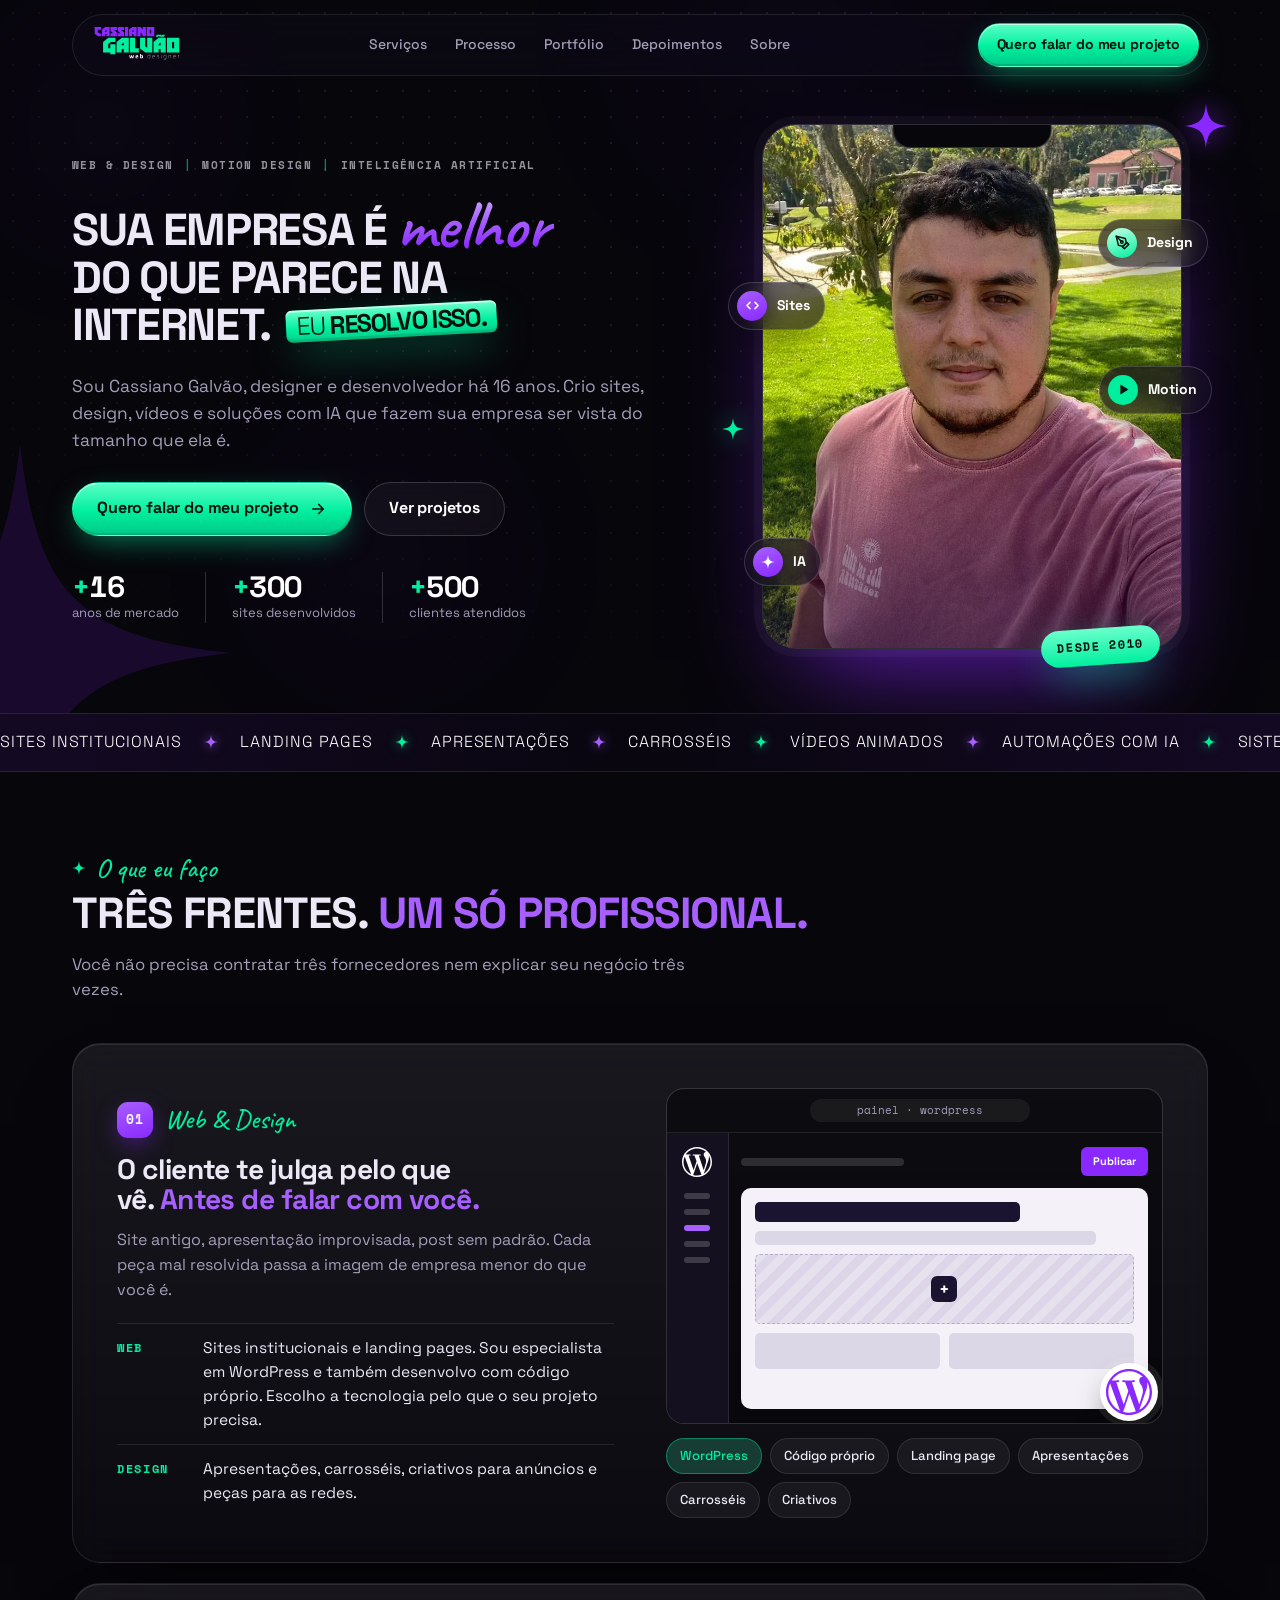
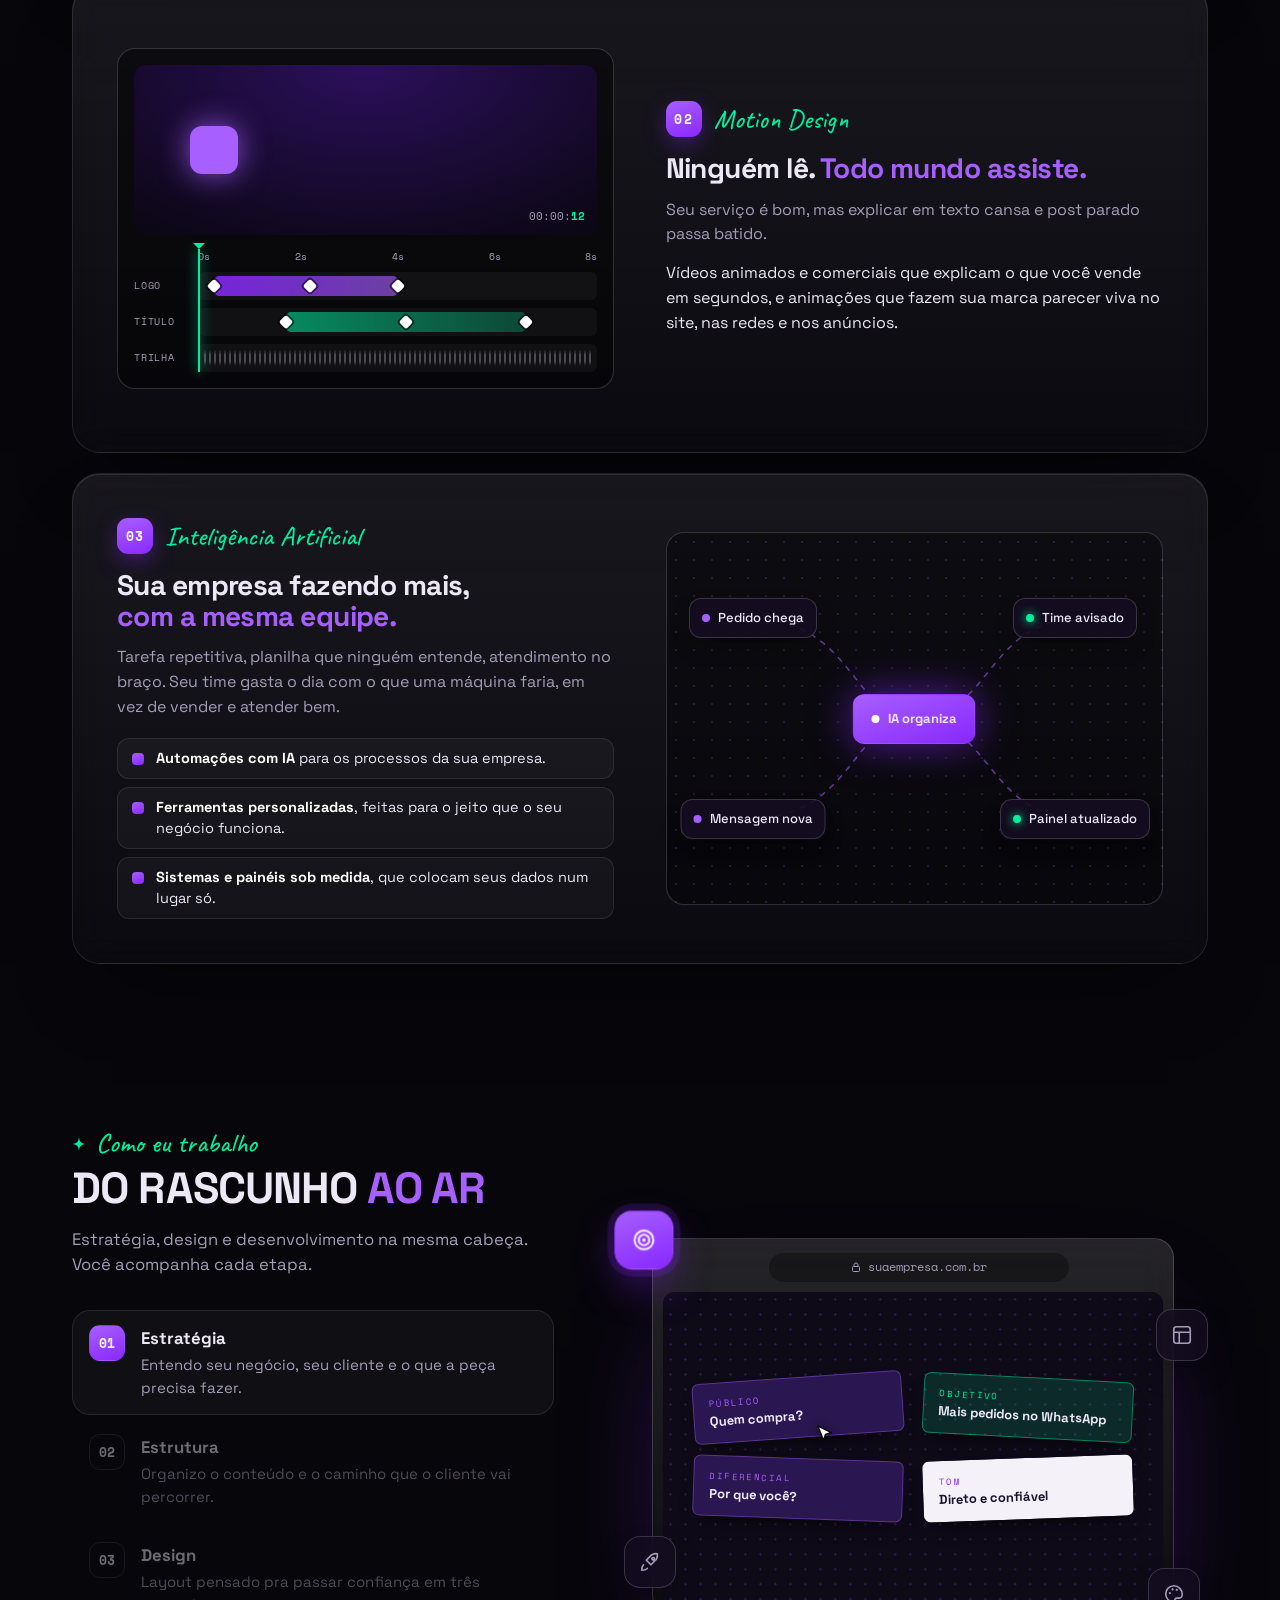
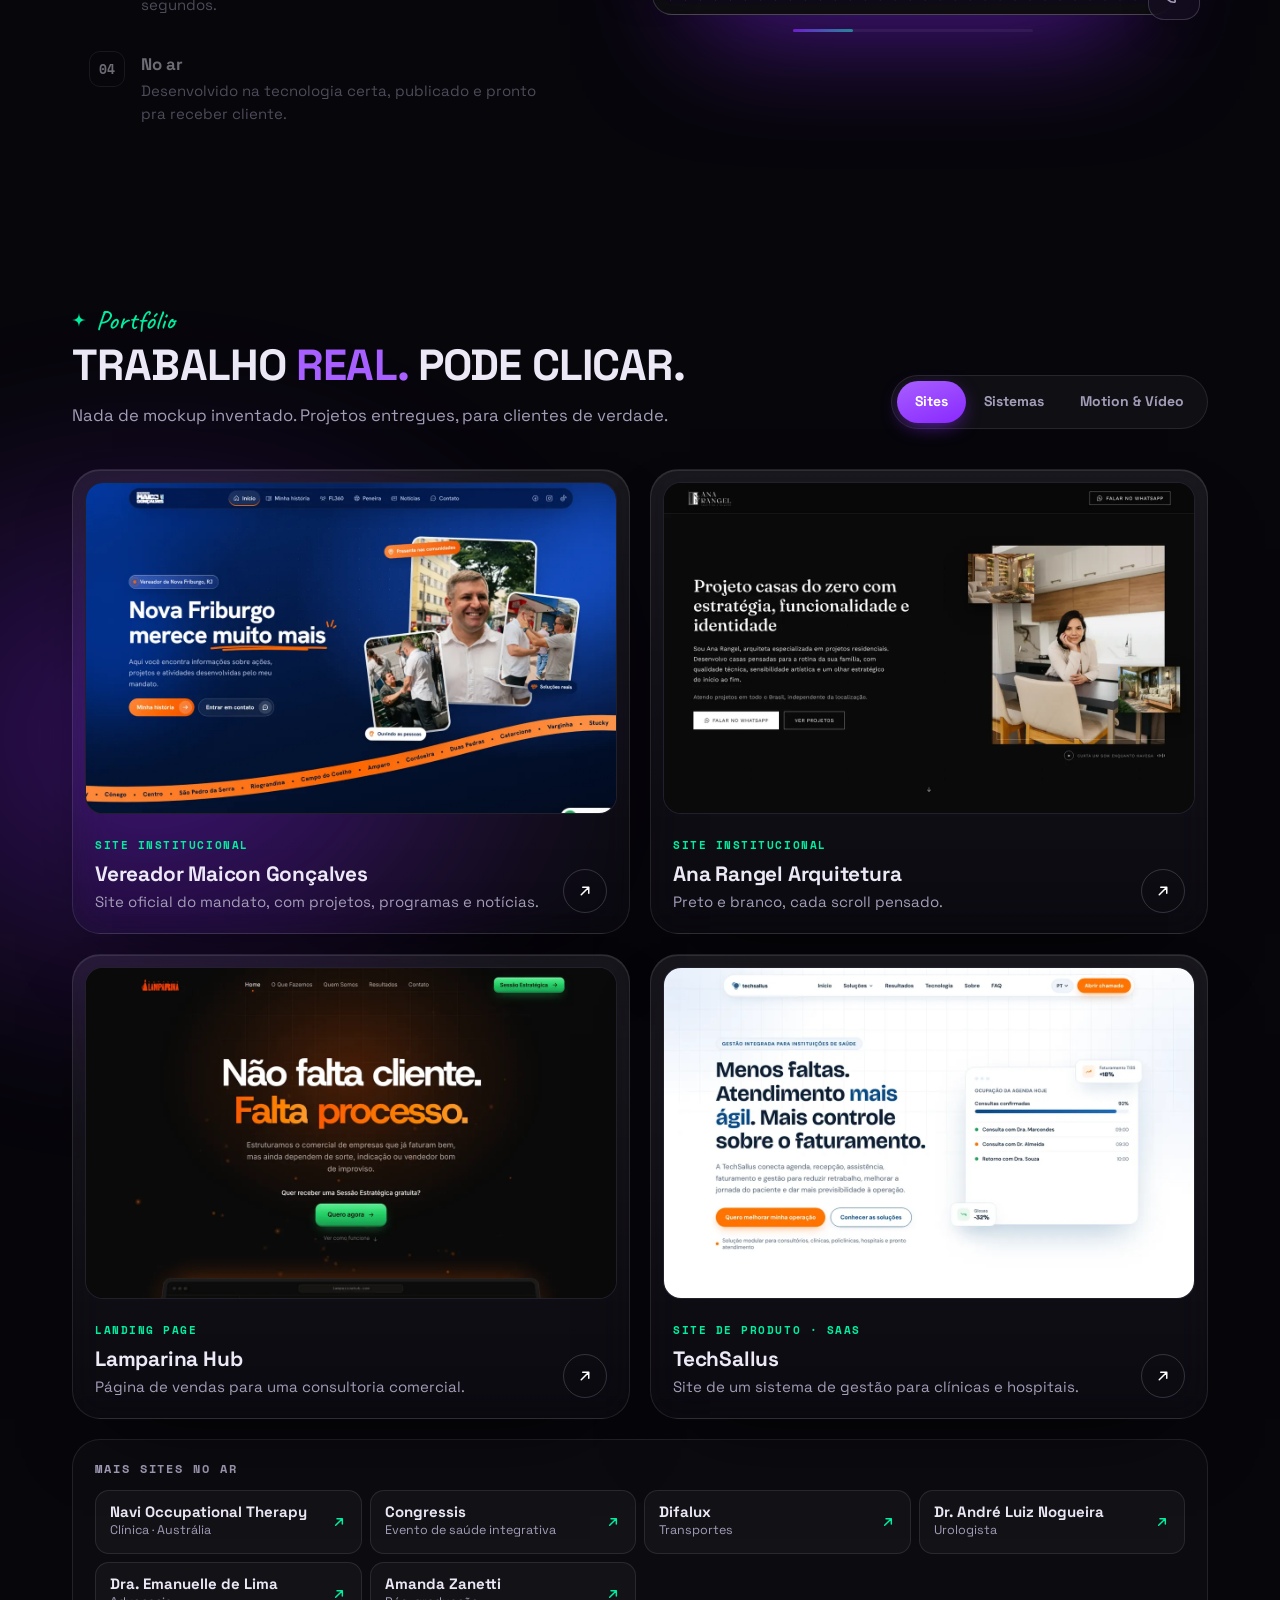
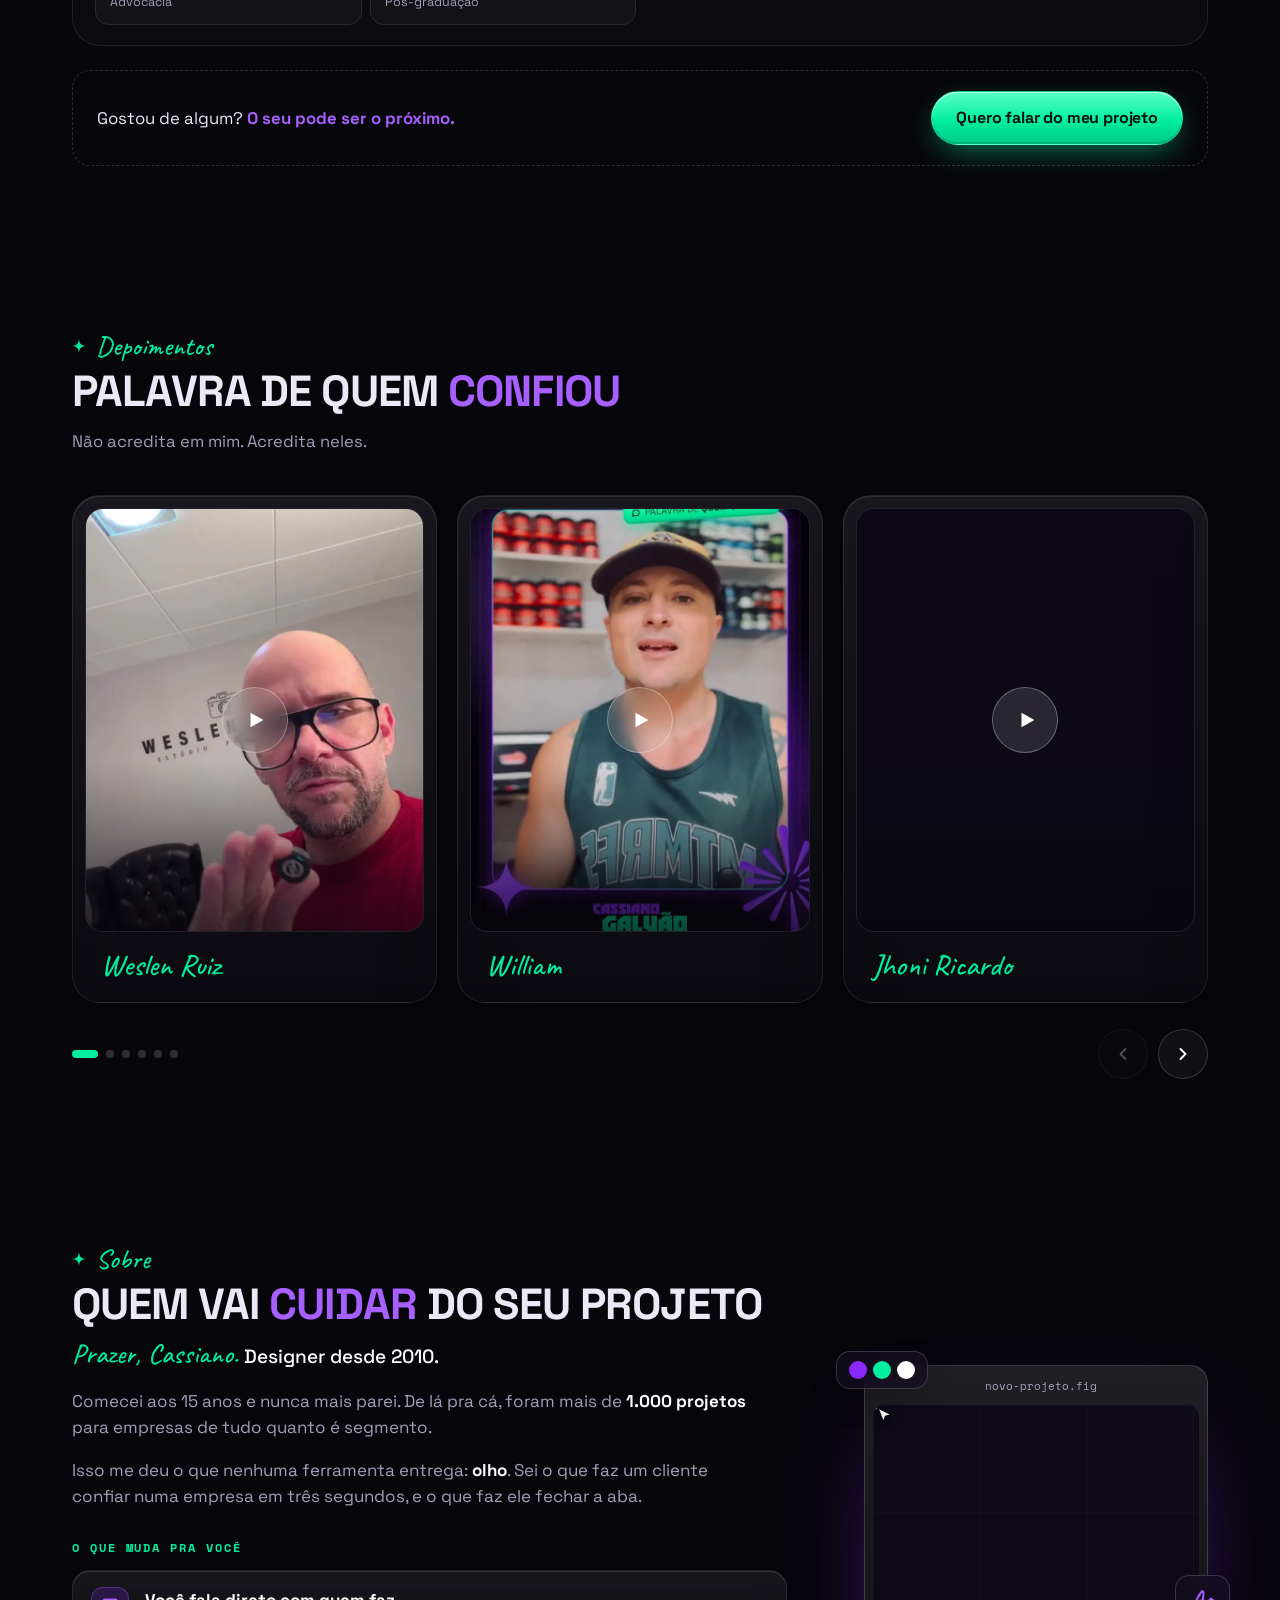
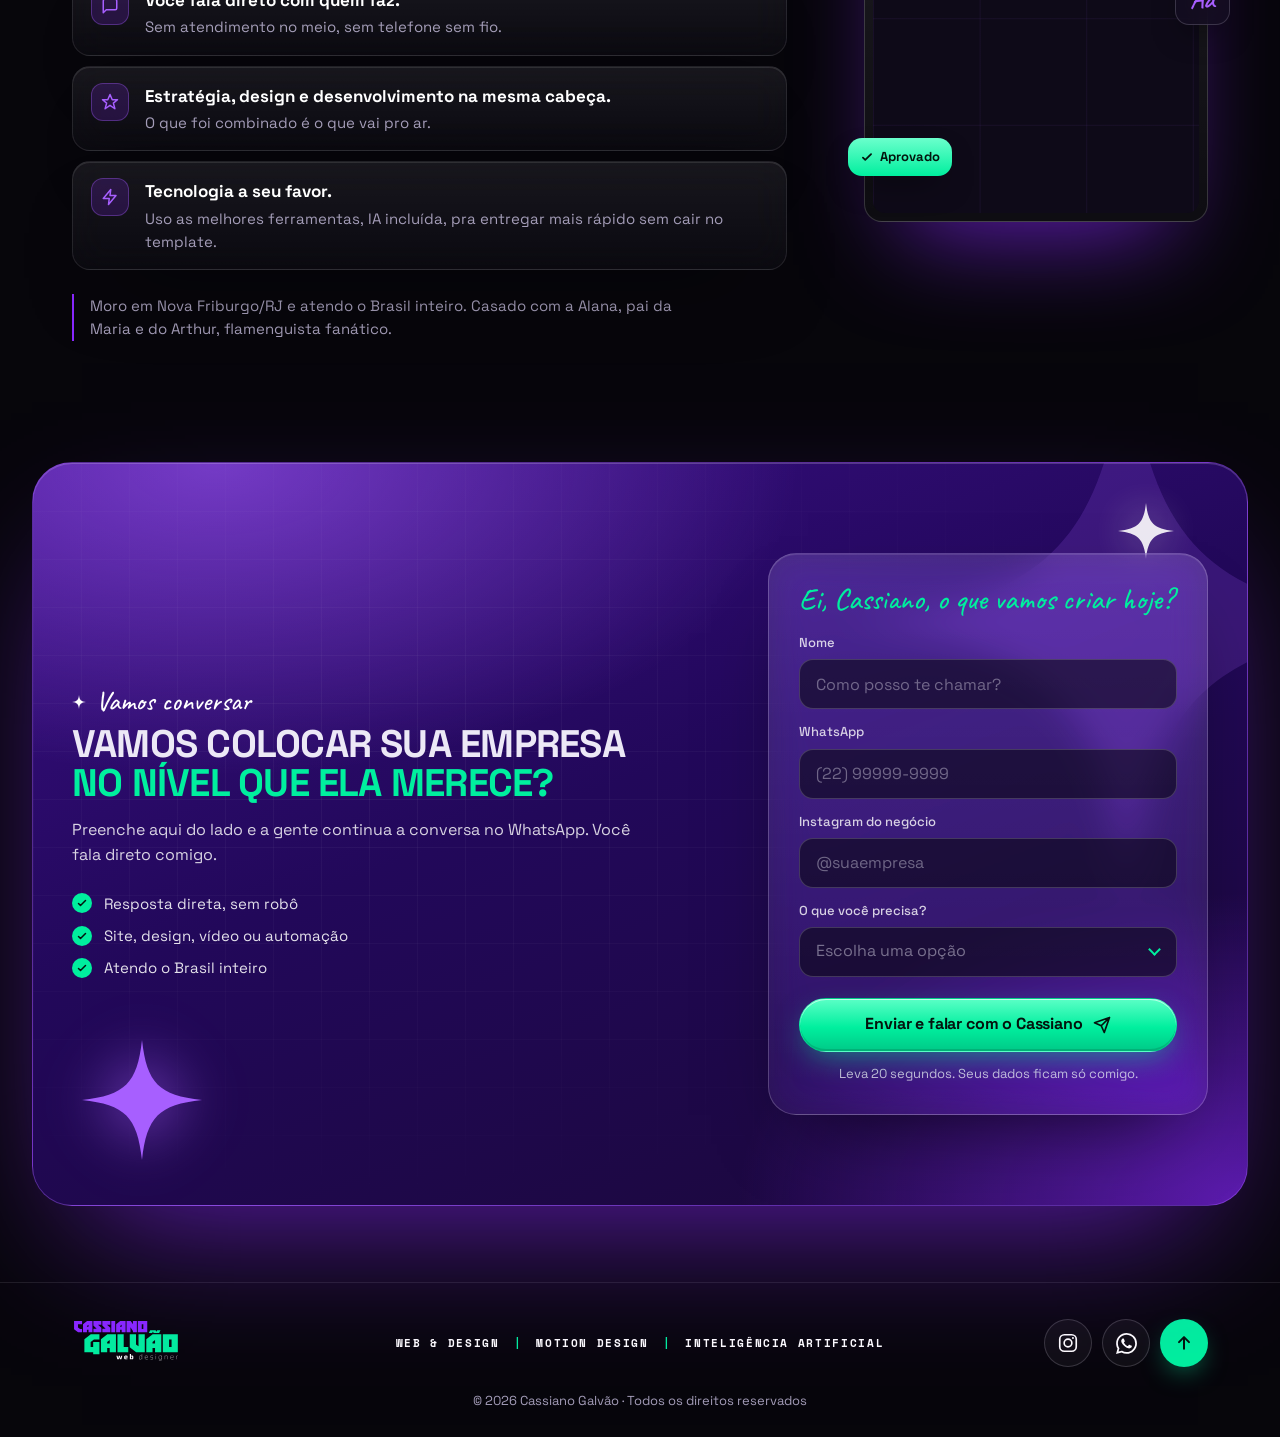
==== commit 611ca94d: "Fluxo de IA: linhas juntas e cards surgem juntos com bounce Co-Authored-By: Claude Opus 5.5 <noreply" ====
--- a/index.html
+++ b/index.html
@@ -30,7 +30,7 @@
 <link rel="preconnect" href="https://fonts.gstatic.com" crossorigin>
 <link rel="preload" as="style" href="https://fonts.googleapis.com/css2?family=Caveat:wght@400;500;600&family=Space+Grotesk:wght@300;400;500;700&family=Space+Mono:wght@400;700&display=swap" onload="this.onload=null;this.rel='stylesheet'">
 <noscript><link rel="stylesheet" href="https://fonts.googleapis.com/css2?family=Caveat:wght@400;500;600&family=Space+Grotesk:wght@300;400;500;700&family=Space+Mono:wght@400;700&display=swap"></noscript>
-<link rel="stylesheet" href="assets/css/style.css?v=20261013-0150">
+<link rel="stylesheet" href="assets/css/style.css?v=20261013-0152">
 <script type="application/ld+json">
 {"@context":"https://schema.org","@graph":[
 {"@type":"ProfessionalService","@id":"https://cassianogalvao.com.br/#negocio","name":"Cassiano Galvão","url":"https://cassianogalvao.com.br/","image":"https://cassianogalvao.com.br/assets/img/og-image.jpg","logo":"https://cassianogalvao.com.br/assets/img/logo.svg","description":"Sites, design, motion design e soluções com IA para empresas.","telephone":"+55-22-99756-0717","address":{"@type":"PostalAddress","addressLocality":"Nova Friburgo","addressRegion":"RJ","addressCountry":"BR"},"areaServed":"BR","founder":{"@id":"https://cassianogalvao.com.br/#cassiano"},"knowsAbout":["Criação de sites","WordPress","Landing pages","Motion design","Vídeos animados","Automações com IA","Sistemas web"],"sameAs":["https://www.instagram.com/cassianogalvao.web/"]},
@@ -563,7 +563,7 @@
 <script defer src="https://cdnjs.cloudflare.com/ajax/libs/gsap/3.12.5/gsap.min.js"></script>
 <script defer src="https://cdnjs.cloudflare.com/ajax/libs/gsap/3.12.5/ScrollTrigger.min.js"></script>
 <script defer src="https://cdn.jsdelivr.net/npm/lenis@1.1.9/dist/lenis.min.js"></script>
-<script defer src="assets/js/data.js?v=20261013-0150"></script>
-<script defer src="assets/js/main.js?v=20261013-0150"></script>
+<script defer src="assets/js/data.js?v=20261013-0152"></script>
+<script defer src="assets/js/main.js?v=20261013-0152"></script>
 </body>
 </html>
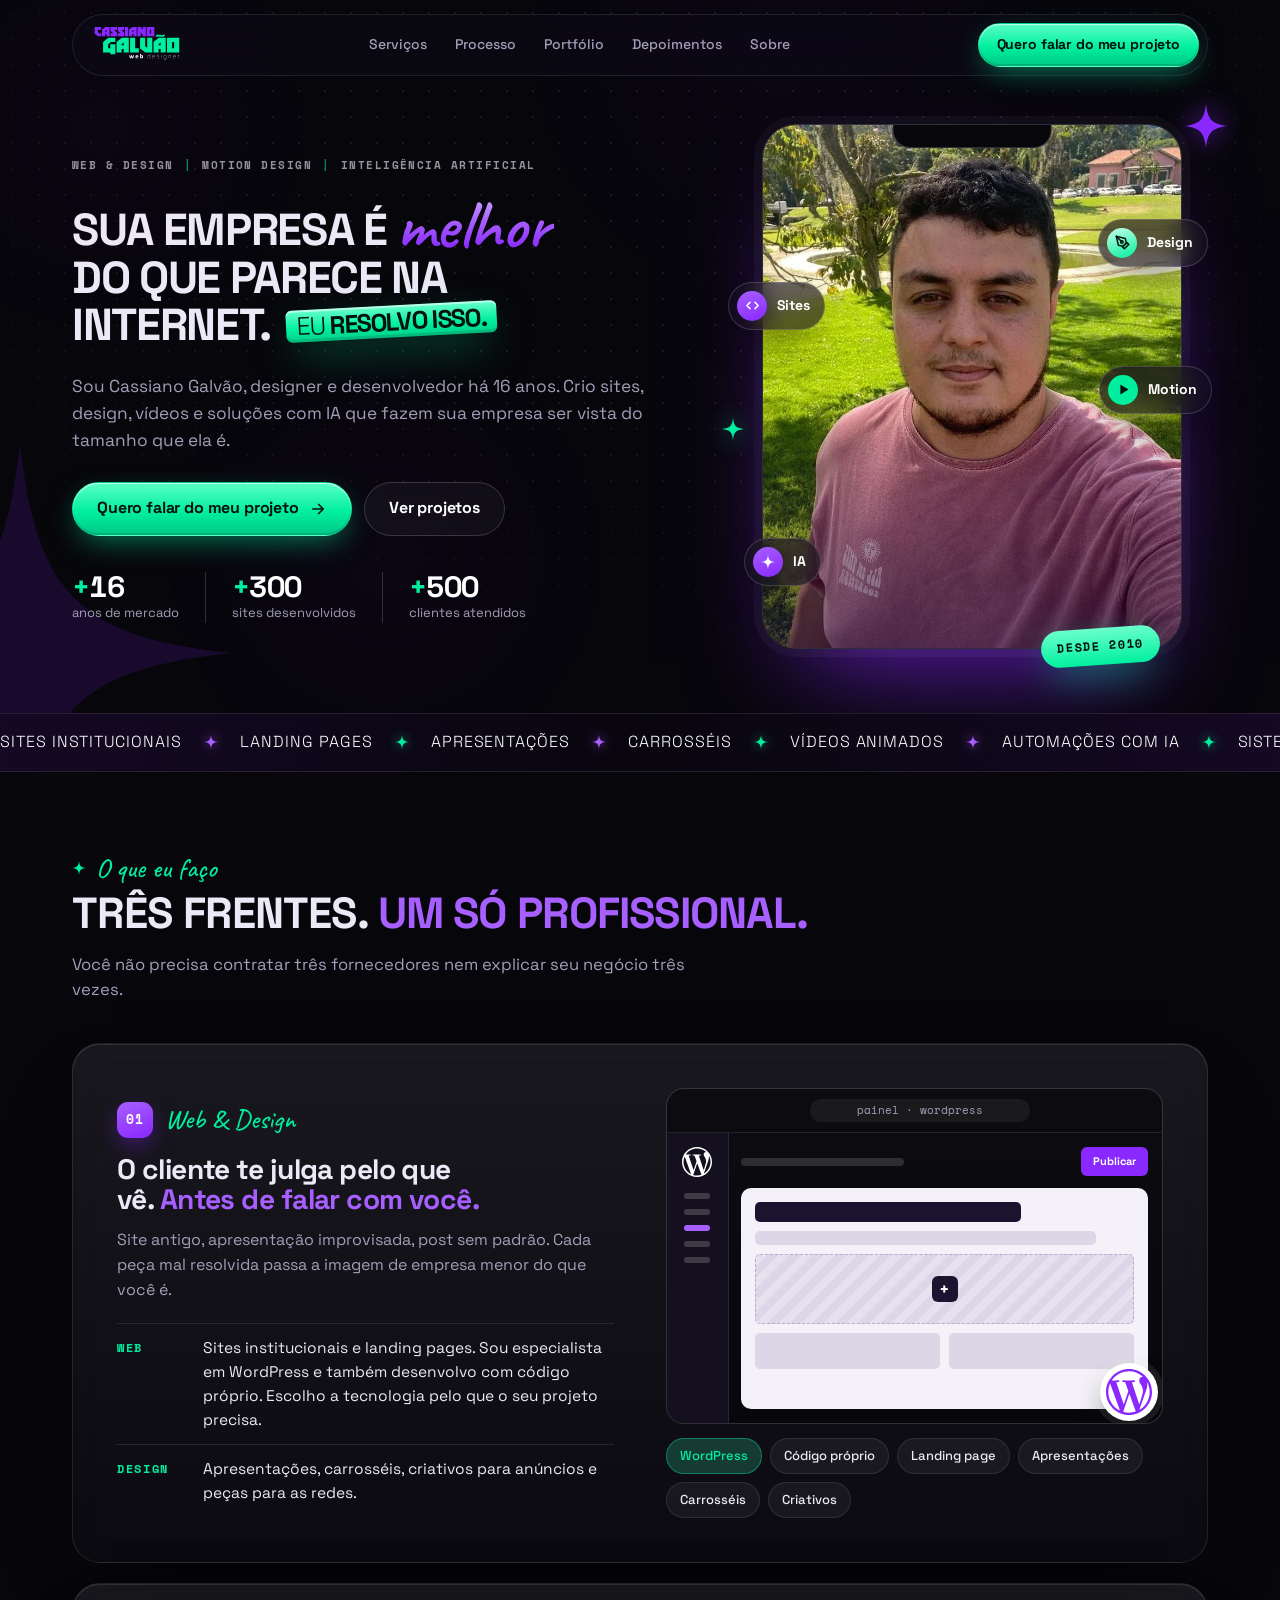
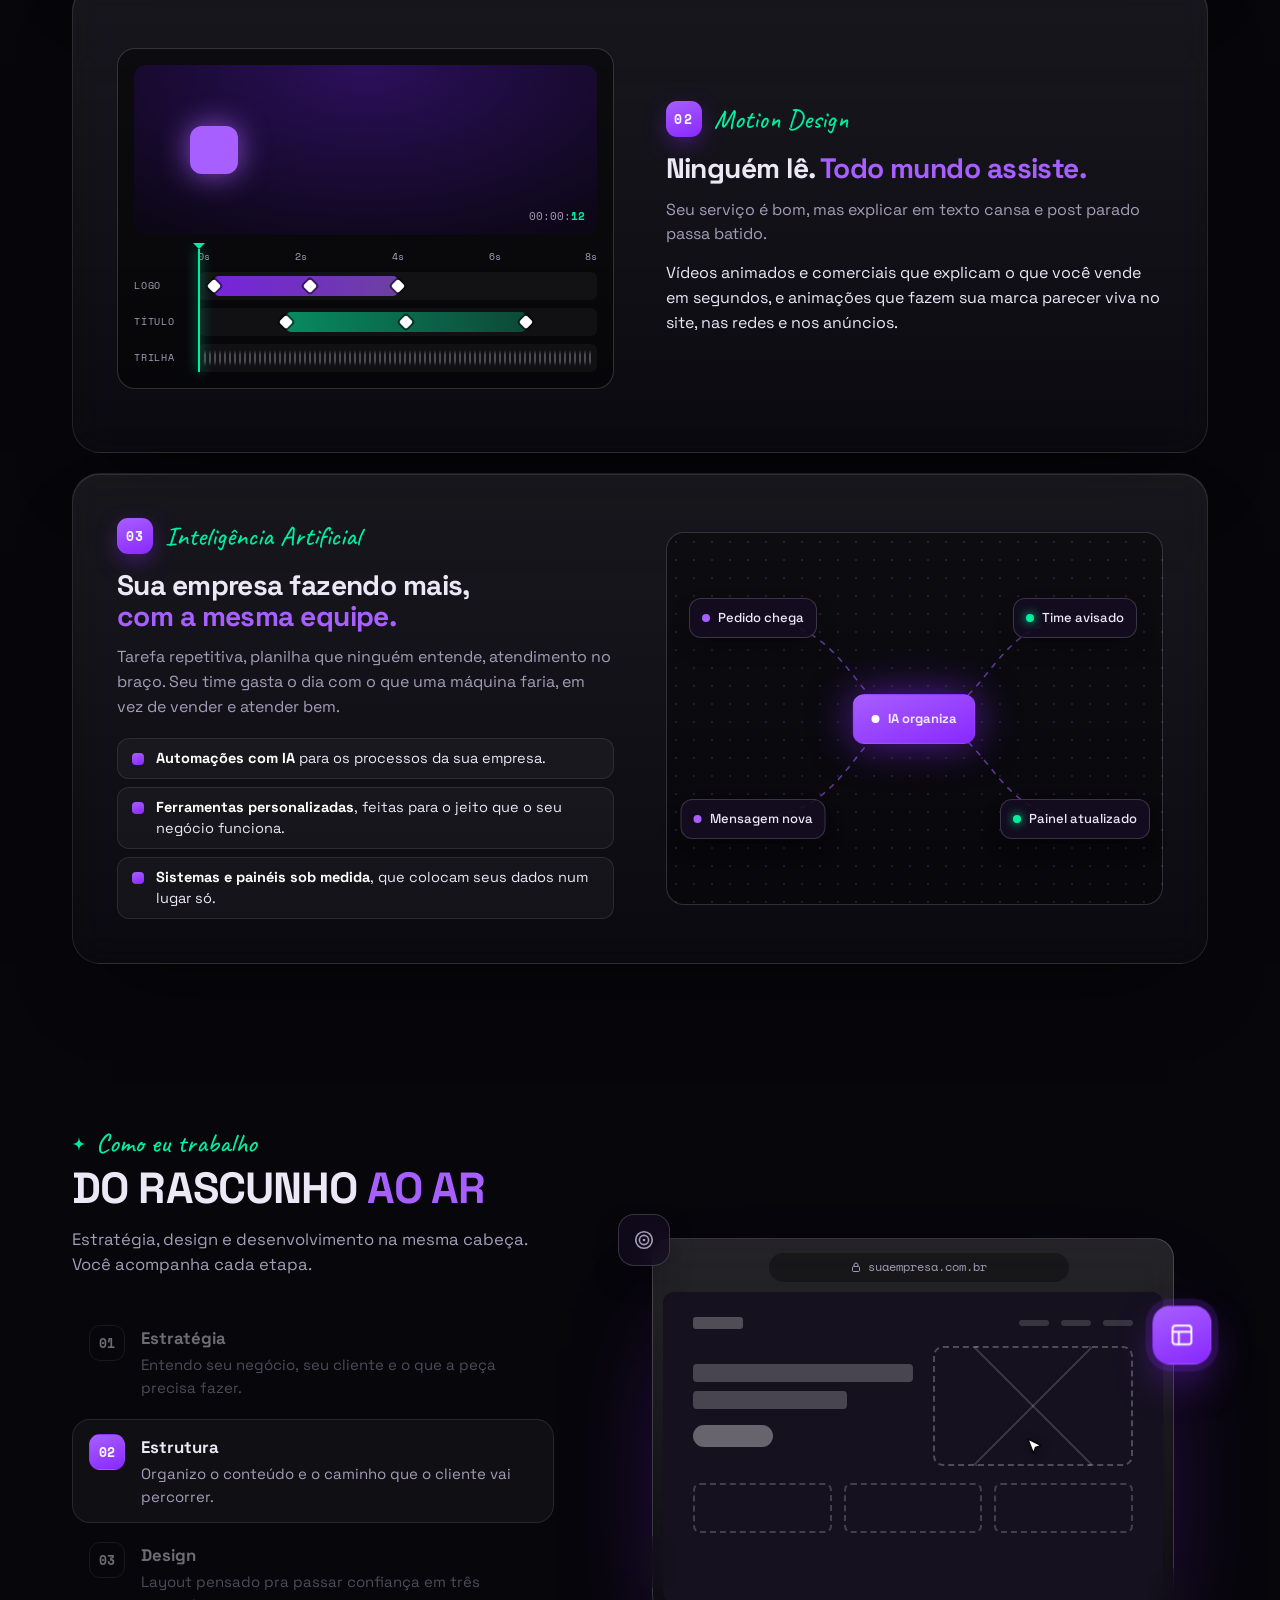
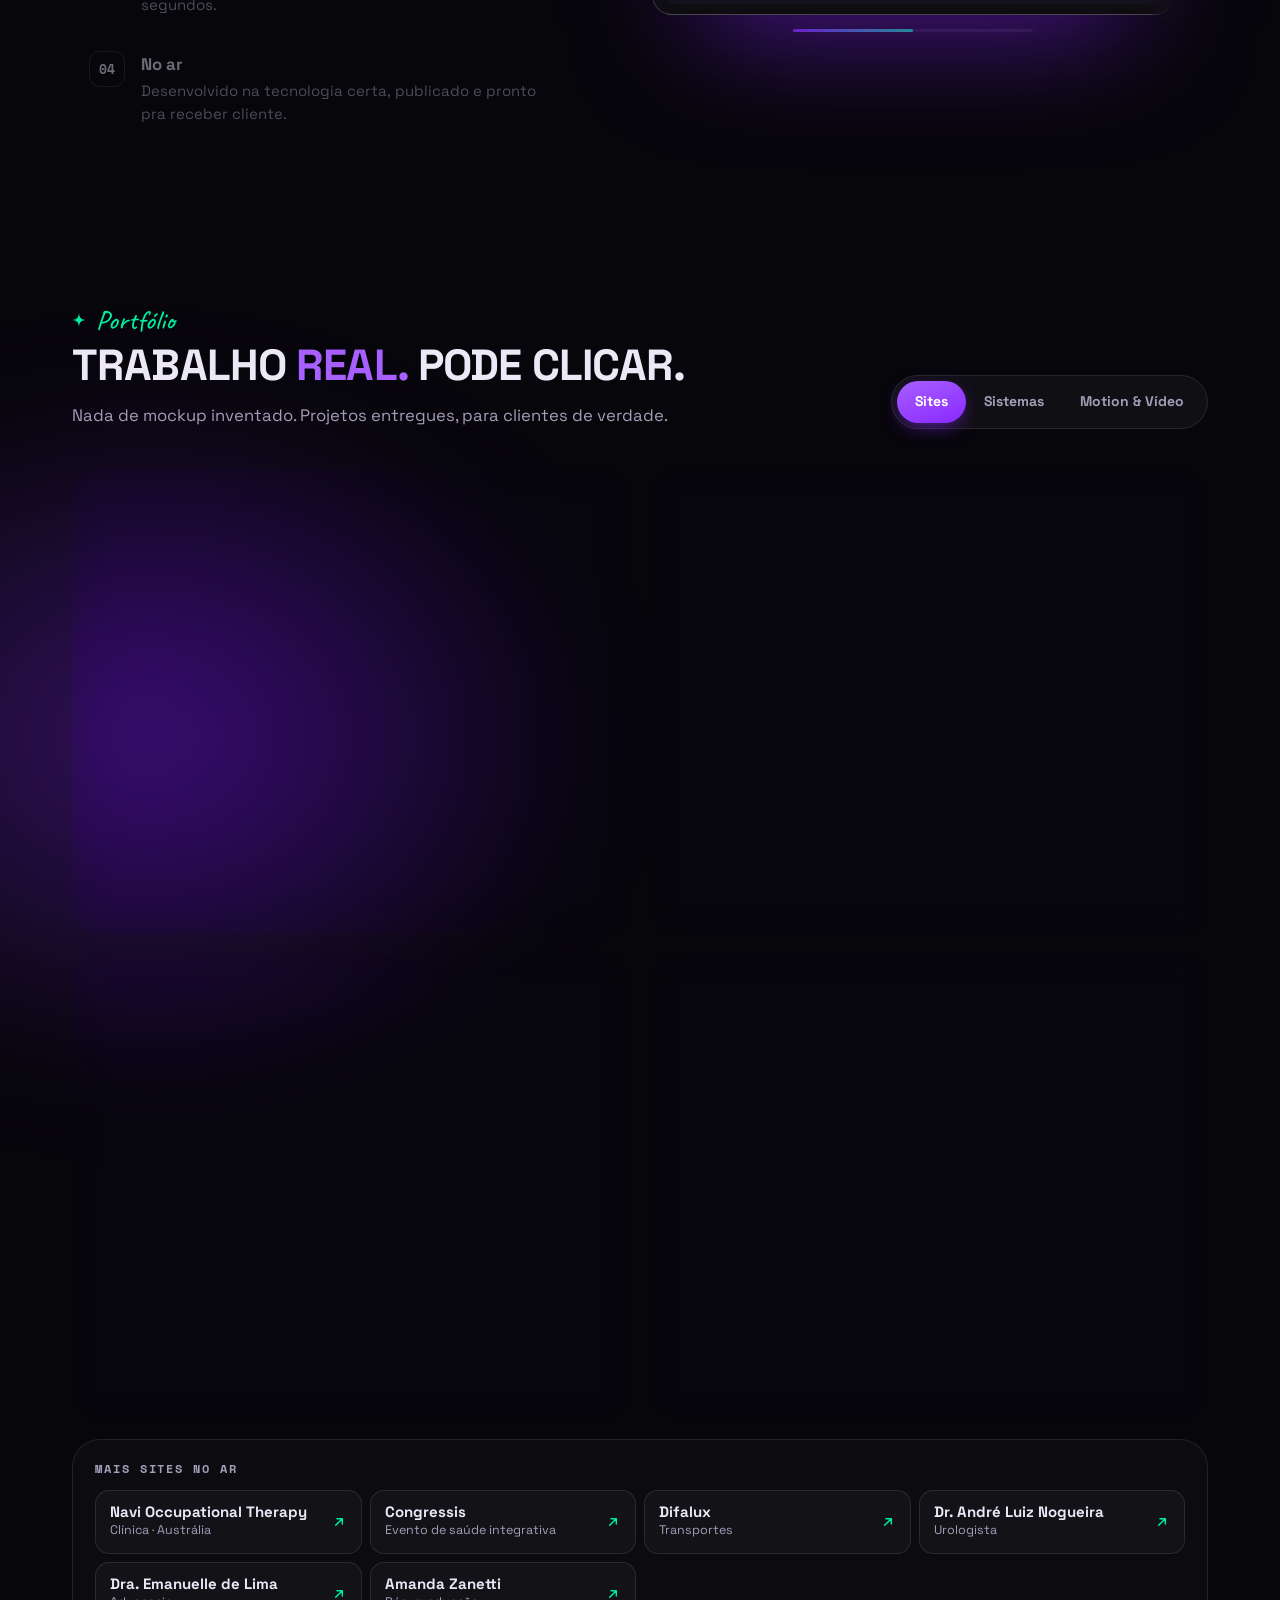
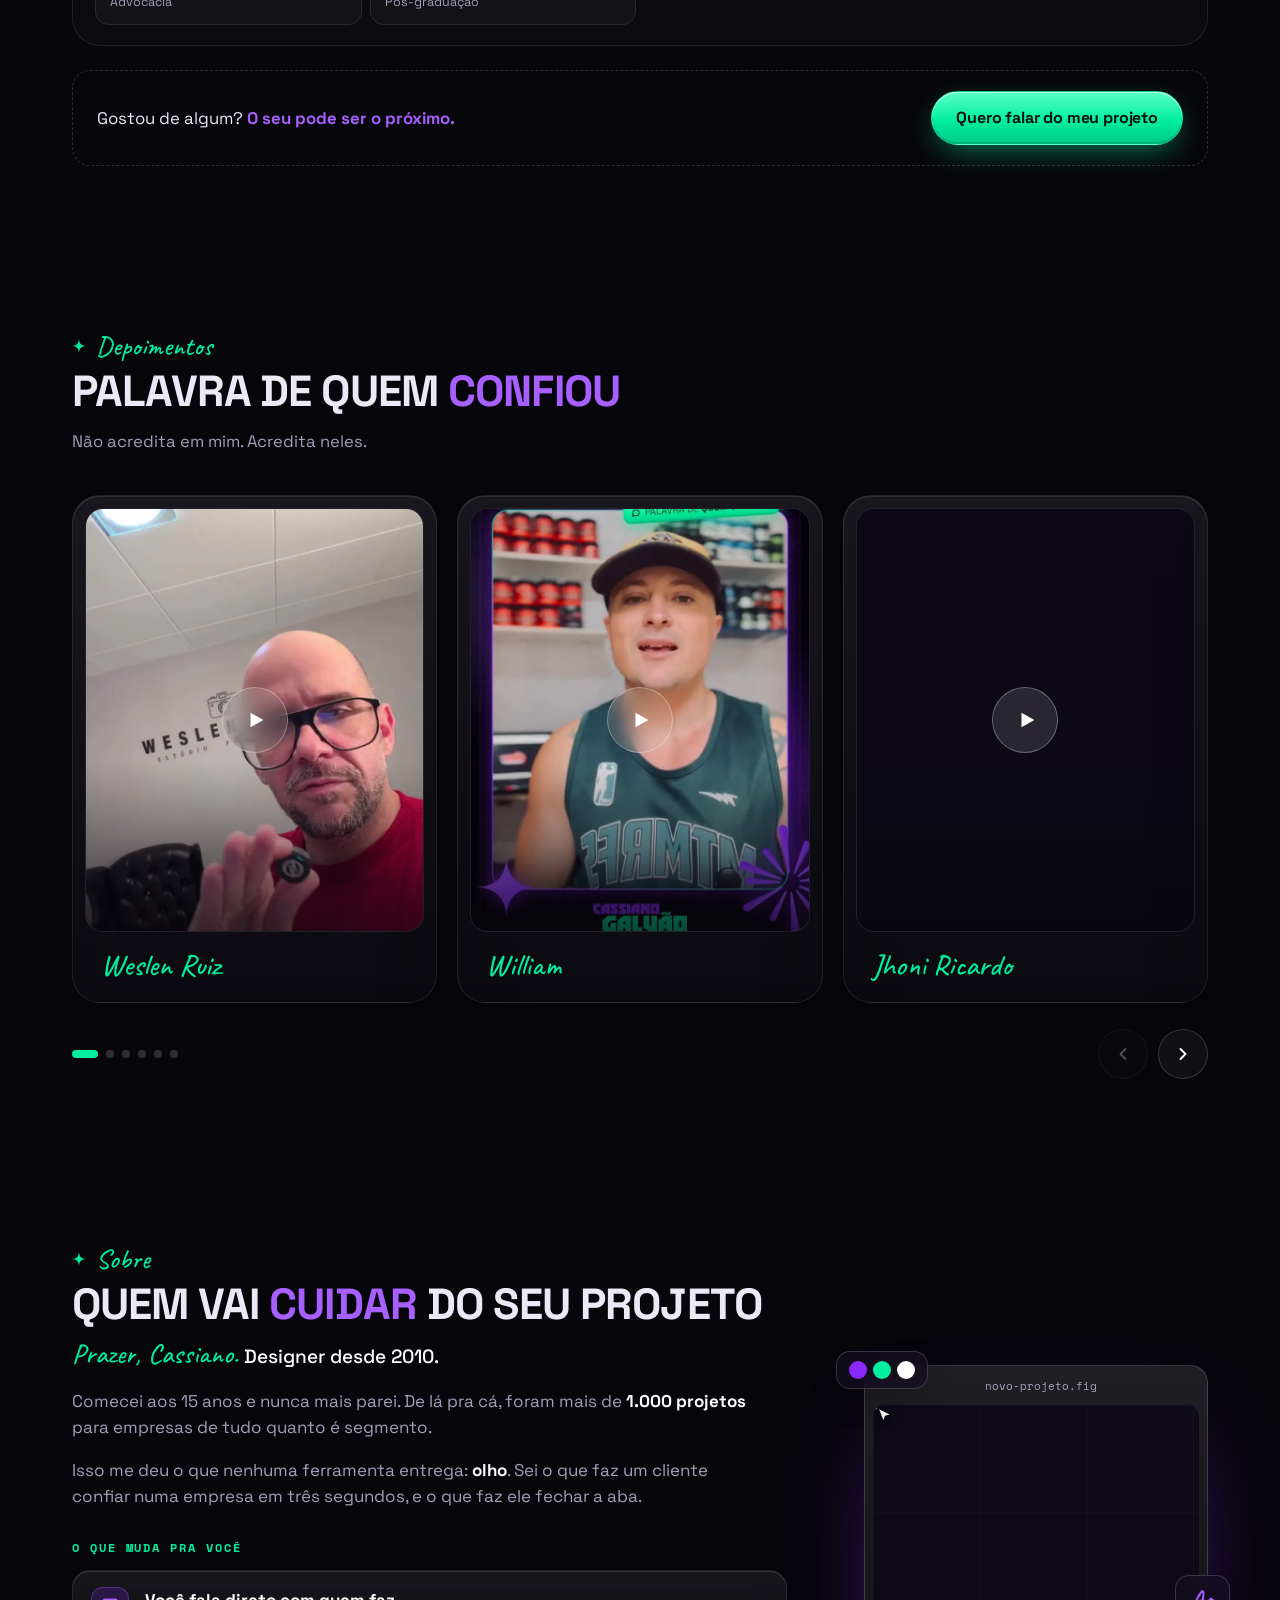
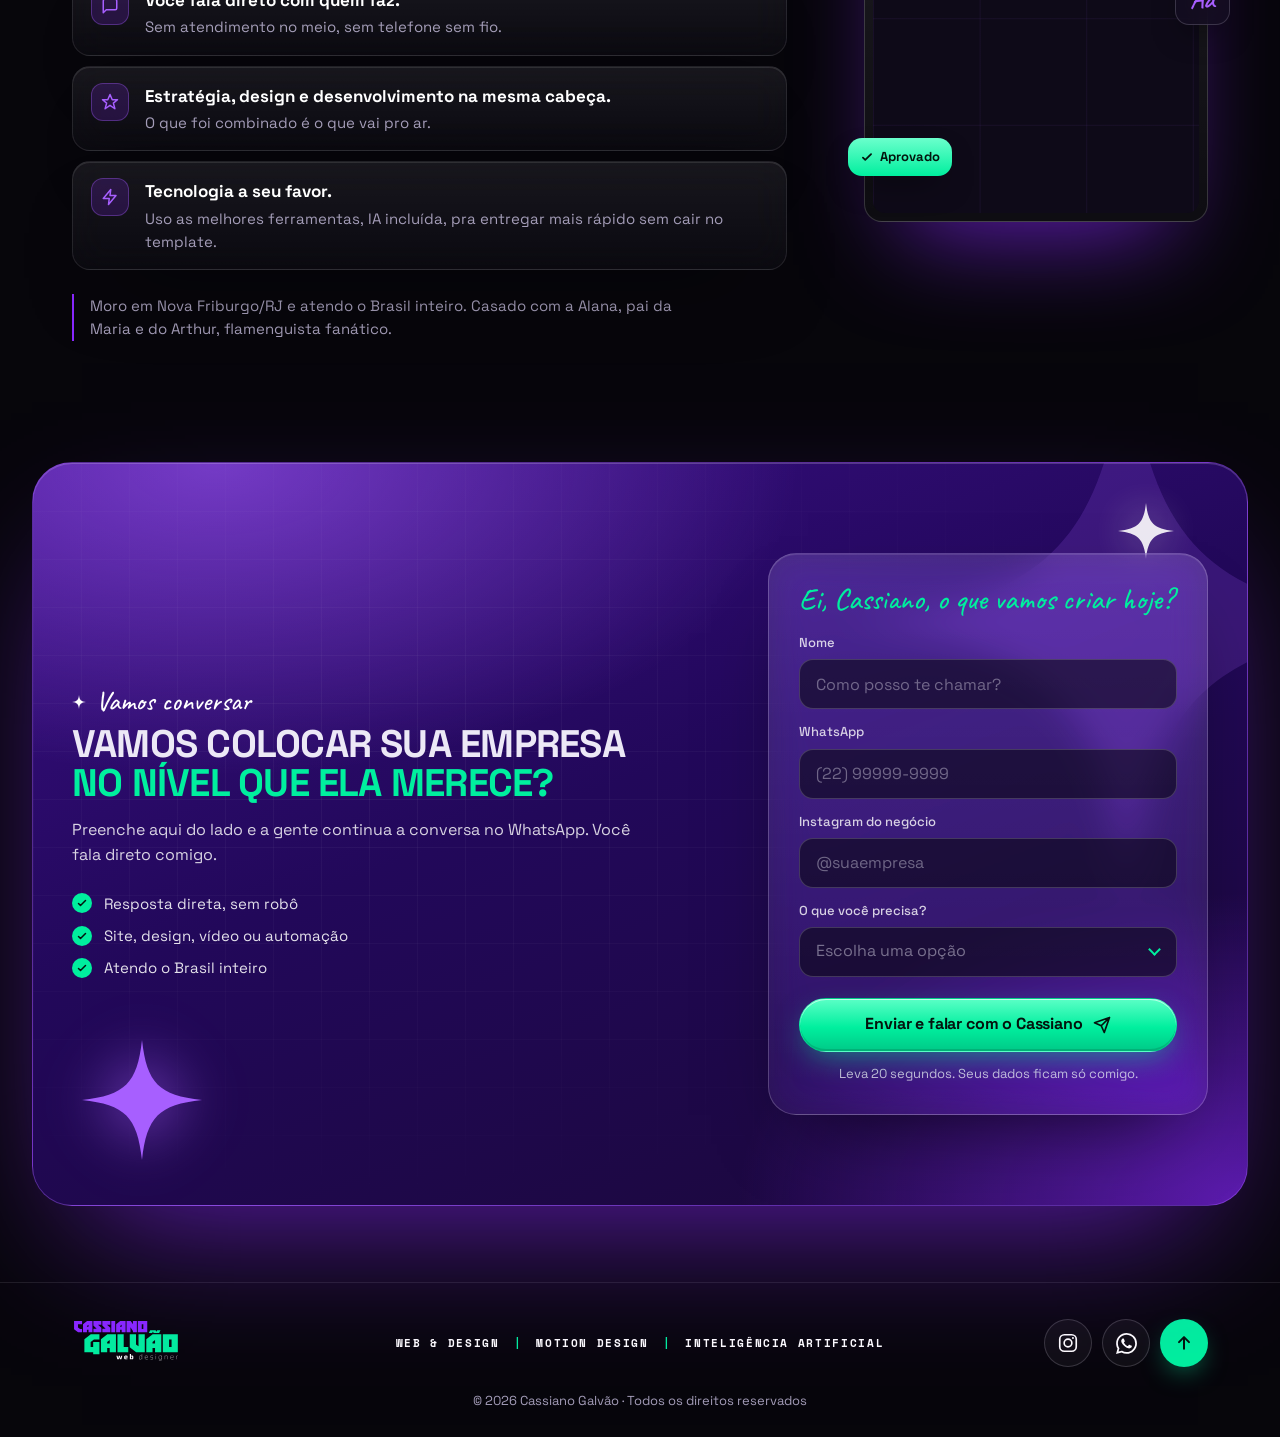
==== commit 5a8af851: "Fluxo de IA: tudo entra junto Co-Authored-By: Claude Opus 5.5 <noreply@anthropic.com> Claude-Session" ====
--- a/index.html
+++ b/index.html
@@ -30,7 +30,7 @@
 <link rel="preconnect" href="https://fonts.gstatic.com" crossorigin>
 <link rel="preload" as="style" href="https://fonts.googleapis.com/css2?family=Caveat:wght@400;500;600&family=Space+Grotesk:wght@300;400;500;700&family=Space+Mono:wght@400;700&display=swap" onload="this.onload=null;this.rel='stylesheet'">
 <noscript><link rel="stylesheet" href="https://fonts.googleapis.com/css2?family=Caveat:wght@400;500;600&family=Space+Grotesk:wght@300;400;500;700&family=Space+Mono:wght@400;700&display=swap"></noscript>
-<link rel="stylesheet" href="assets/css/style.css?v=20261013-0152">
+<link rel="stylesheet" href="assets/css/style.css?v=20261013-0154">
 <script type="application/ld+json">
 {"@context":"https://schema.org","@graph":[
 {"@type":"ProfessionalService","@id":"https://cassianogalvao.com.br/#negocio","name":"Cassiano Galvão","url":"https://cassianogalvao.com.br/","image":"https://cassianogalvao.com.br/assets/img/og-image.jpg","logo":"https://cassianogalvao.com.br/assets/img/logo.svg","description":"Sites, design, motion design e soluções com IA para empresas.","telephone":"+55-22-99756-0717","address":{"@type":"PostalAddress","addressLocality":"Nova Friburgo","addressRegion":"RJ","addressCountry":"BR"},"areaServed":"BR","founder":{"@id":"https://cassianogalvao.com.br/#cassiano"},"knowsAbout":["Criação de sites","WordPress","Landing pages","Motion design","Vídeos animados","Automações com IA","Sistemas web"],"sameAs":["https://www.instagram.com/cassianogalvao.web/"]},
@@ -563,7 +563,7 @@
 <script defer src="https://cdnjs.cloudflare.com/ajax/libs/gsap/3.12.5/gsap.min.js"></script>
 <script defer src="https://cdnjs.cloudflare.com/ajax/libs/gsap/3.12.5/ScrollTrigger.min.js"></script>
 <script defer src="https://cdn.jsdelivr.net/npm/lenis@1.1.9/dist/lenis.min.js"></script>
-<script defer src="assets/js/data.js?v=20261013-0152"></script>
-<script defer src="assets/js/main.js?v=20261013-0152"></script>
+<script defer src="assets/js/data.js?v=20261013-0154"></script>
+<script defer src="assets/js/main.js?v=20261013-0154"></script>
 </body>
 </html>
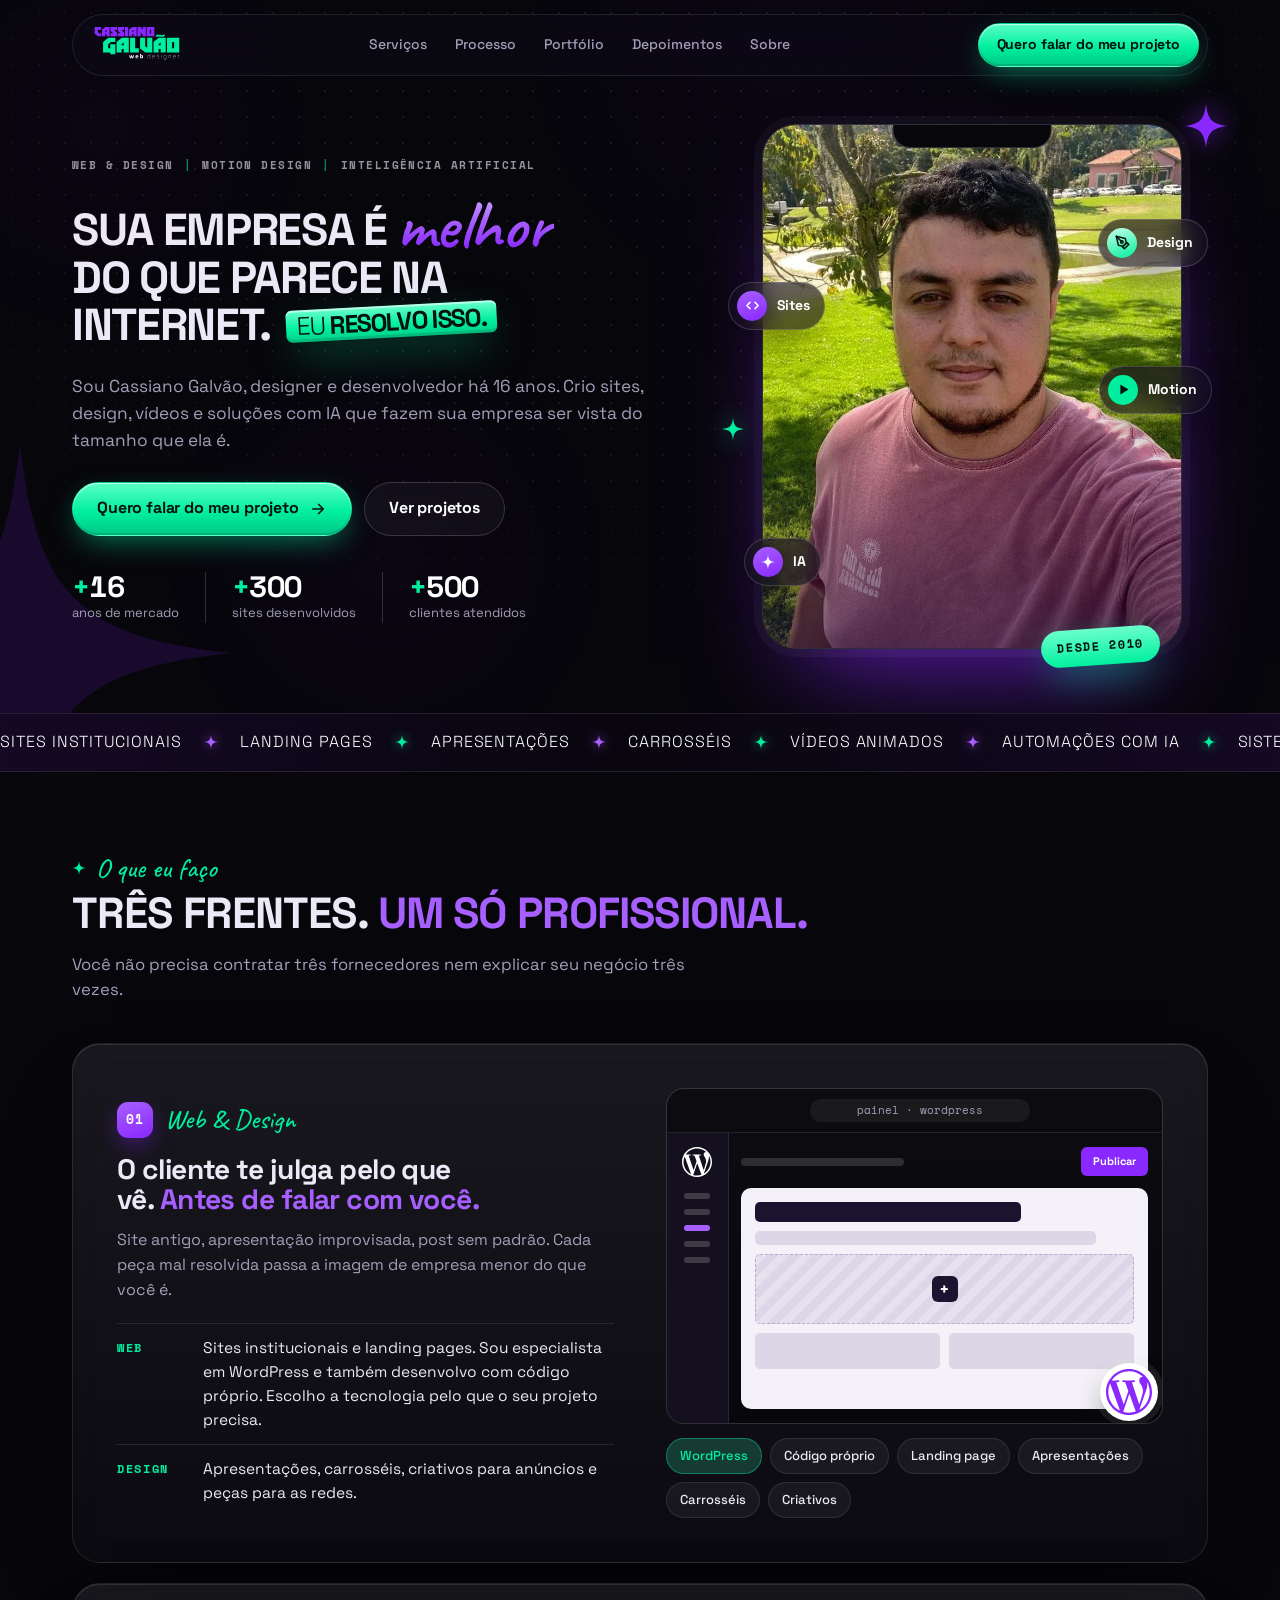
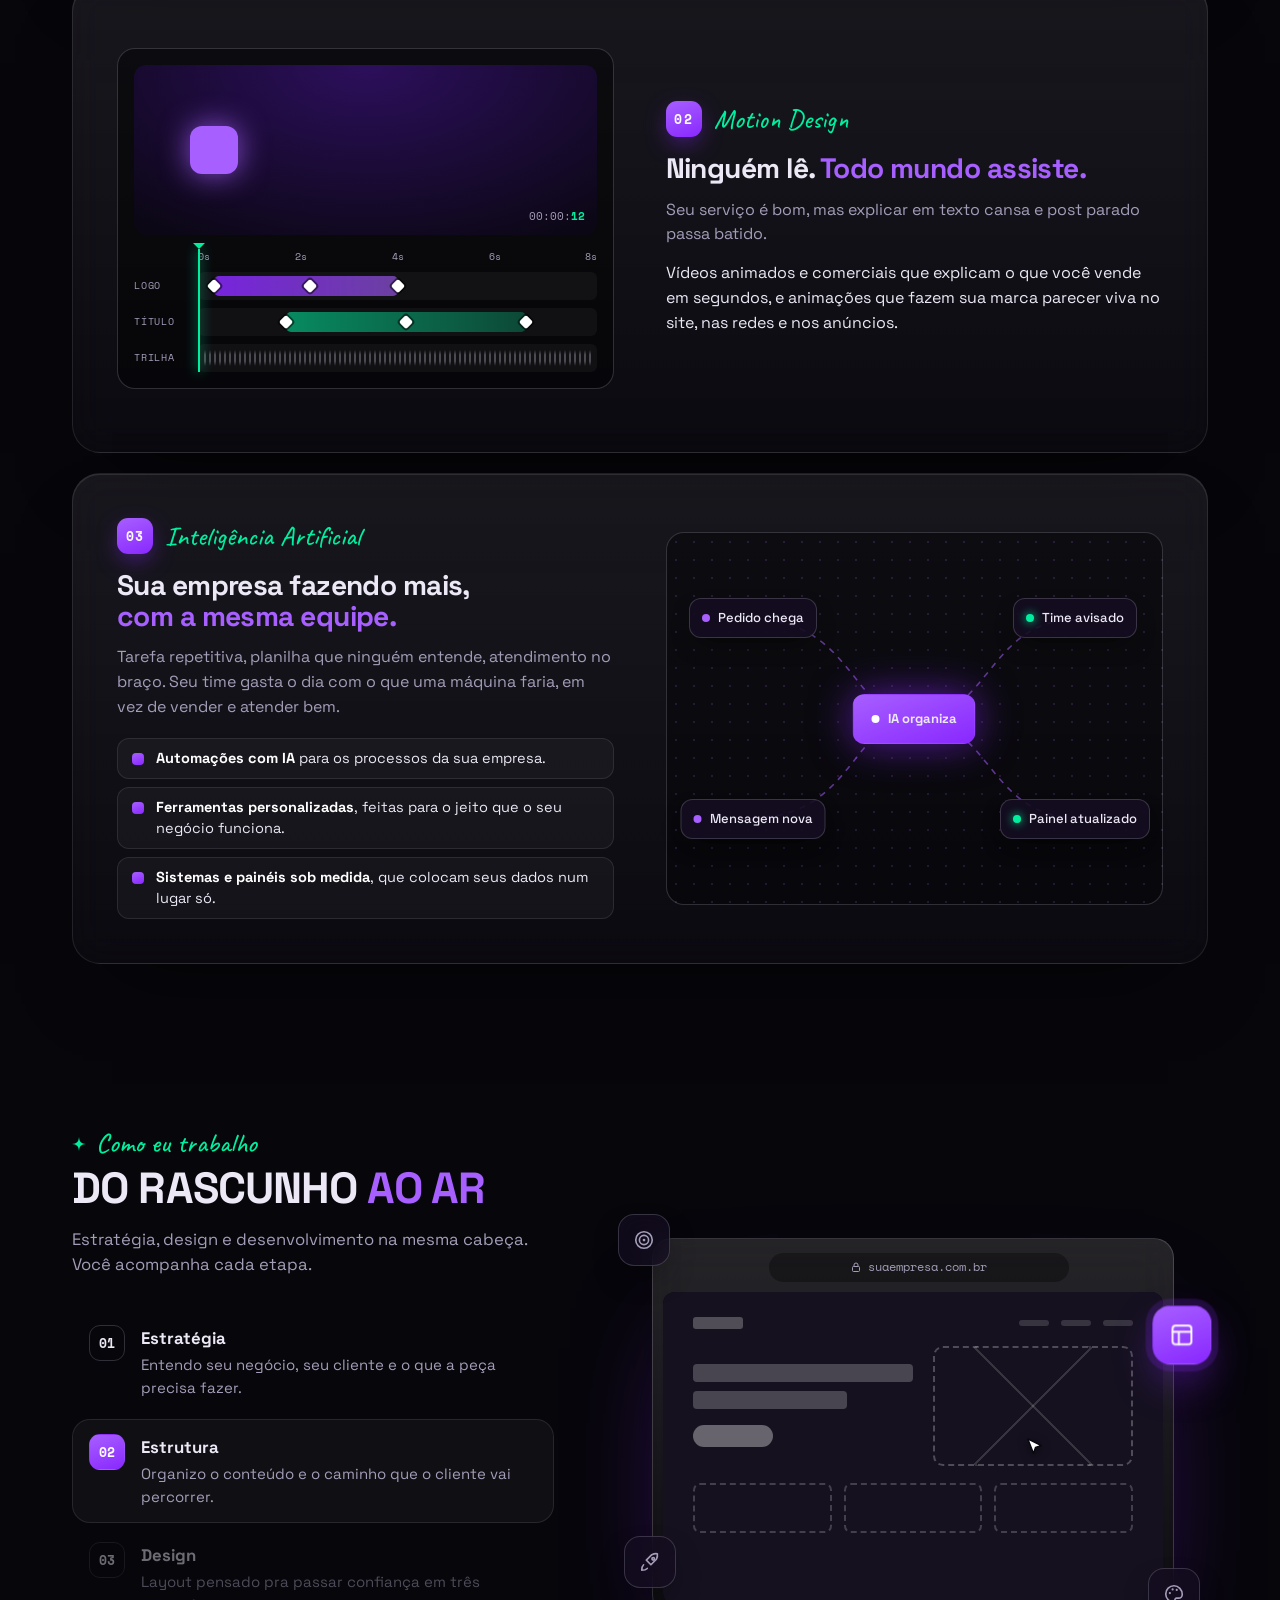
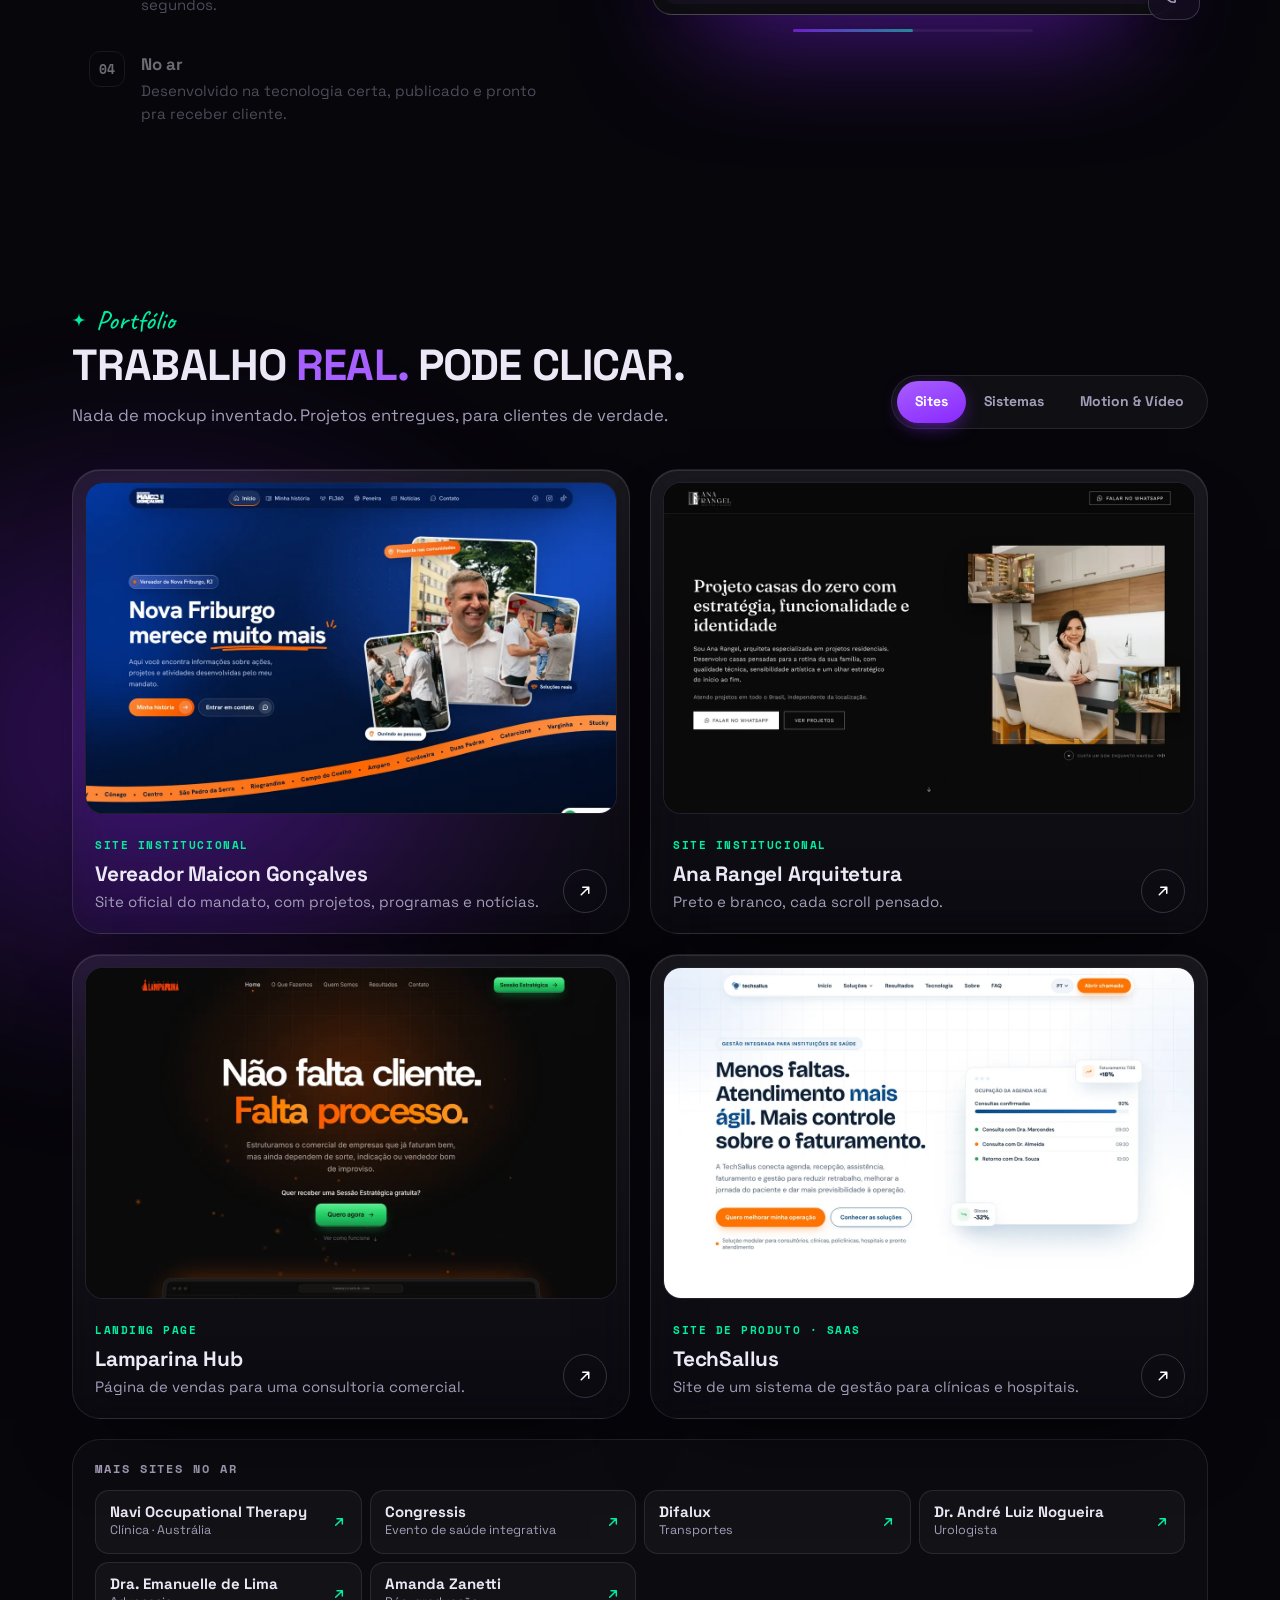
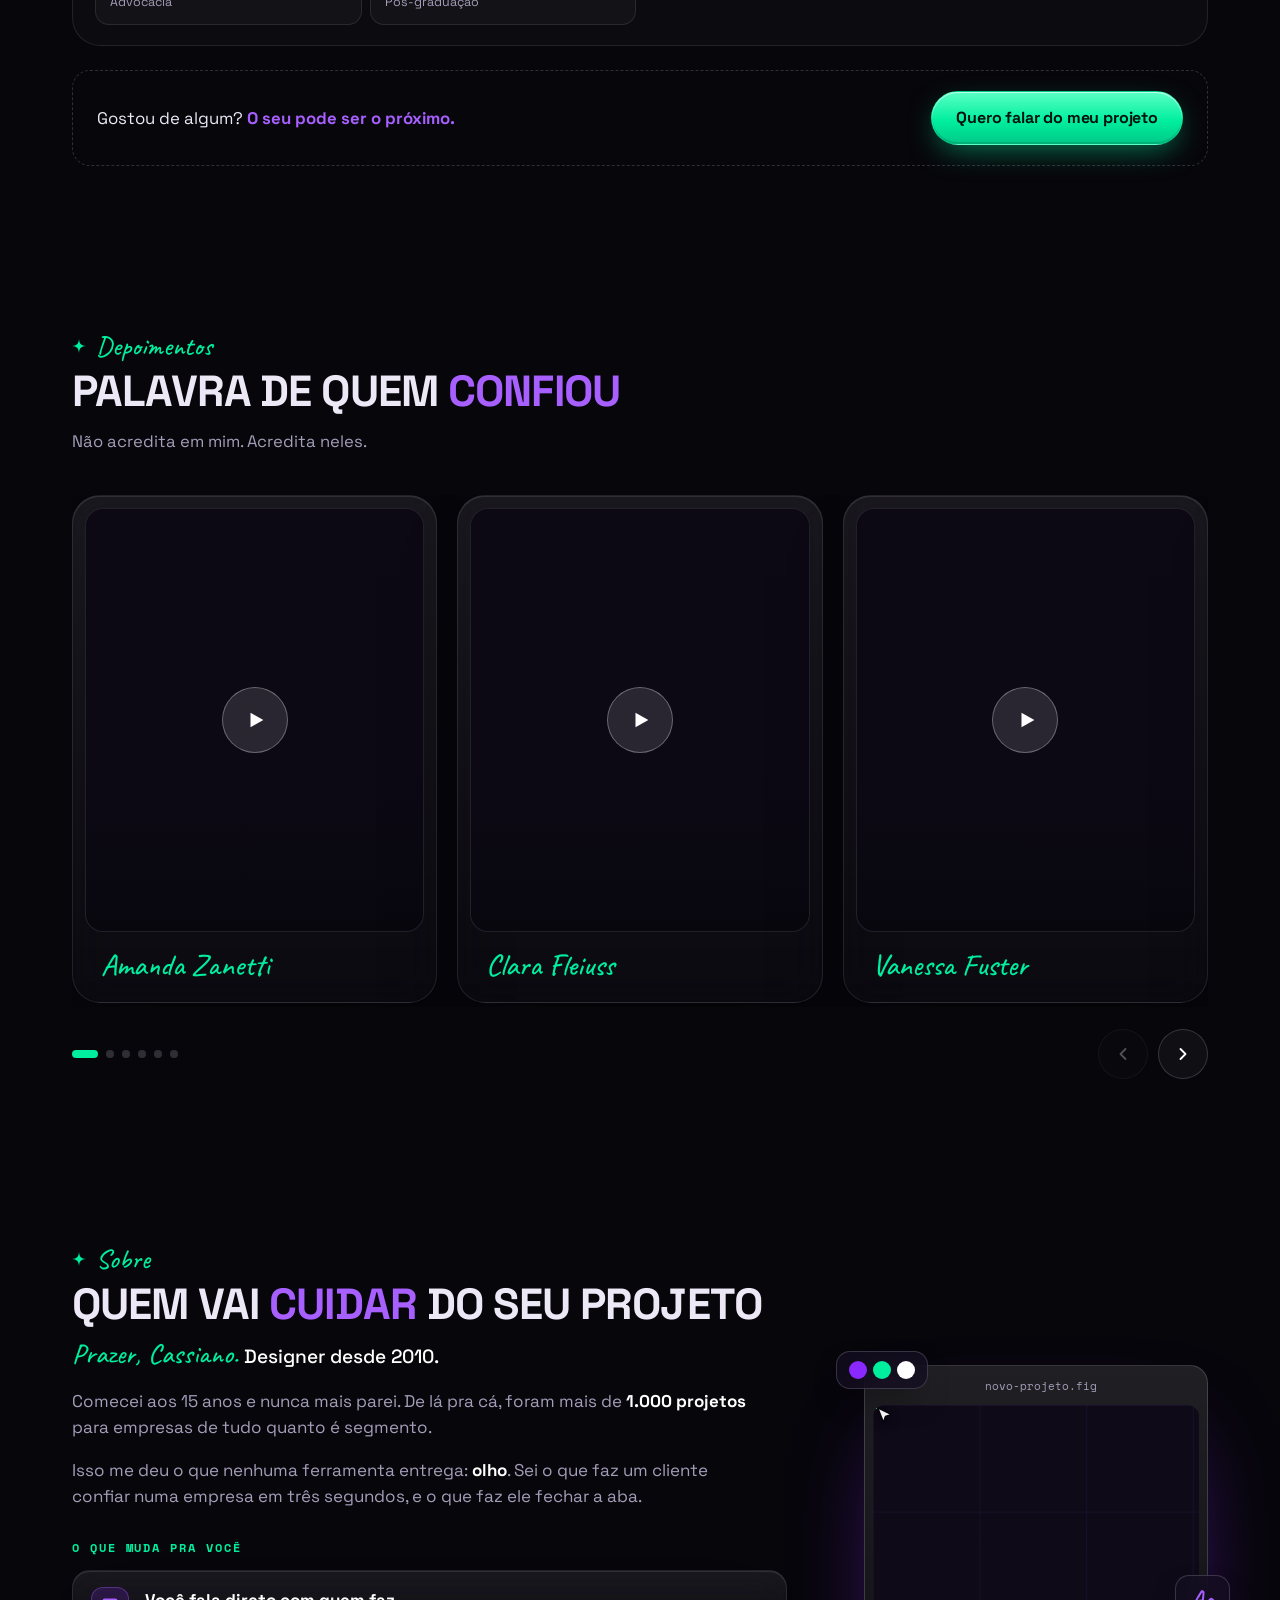
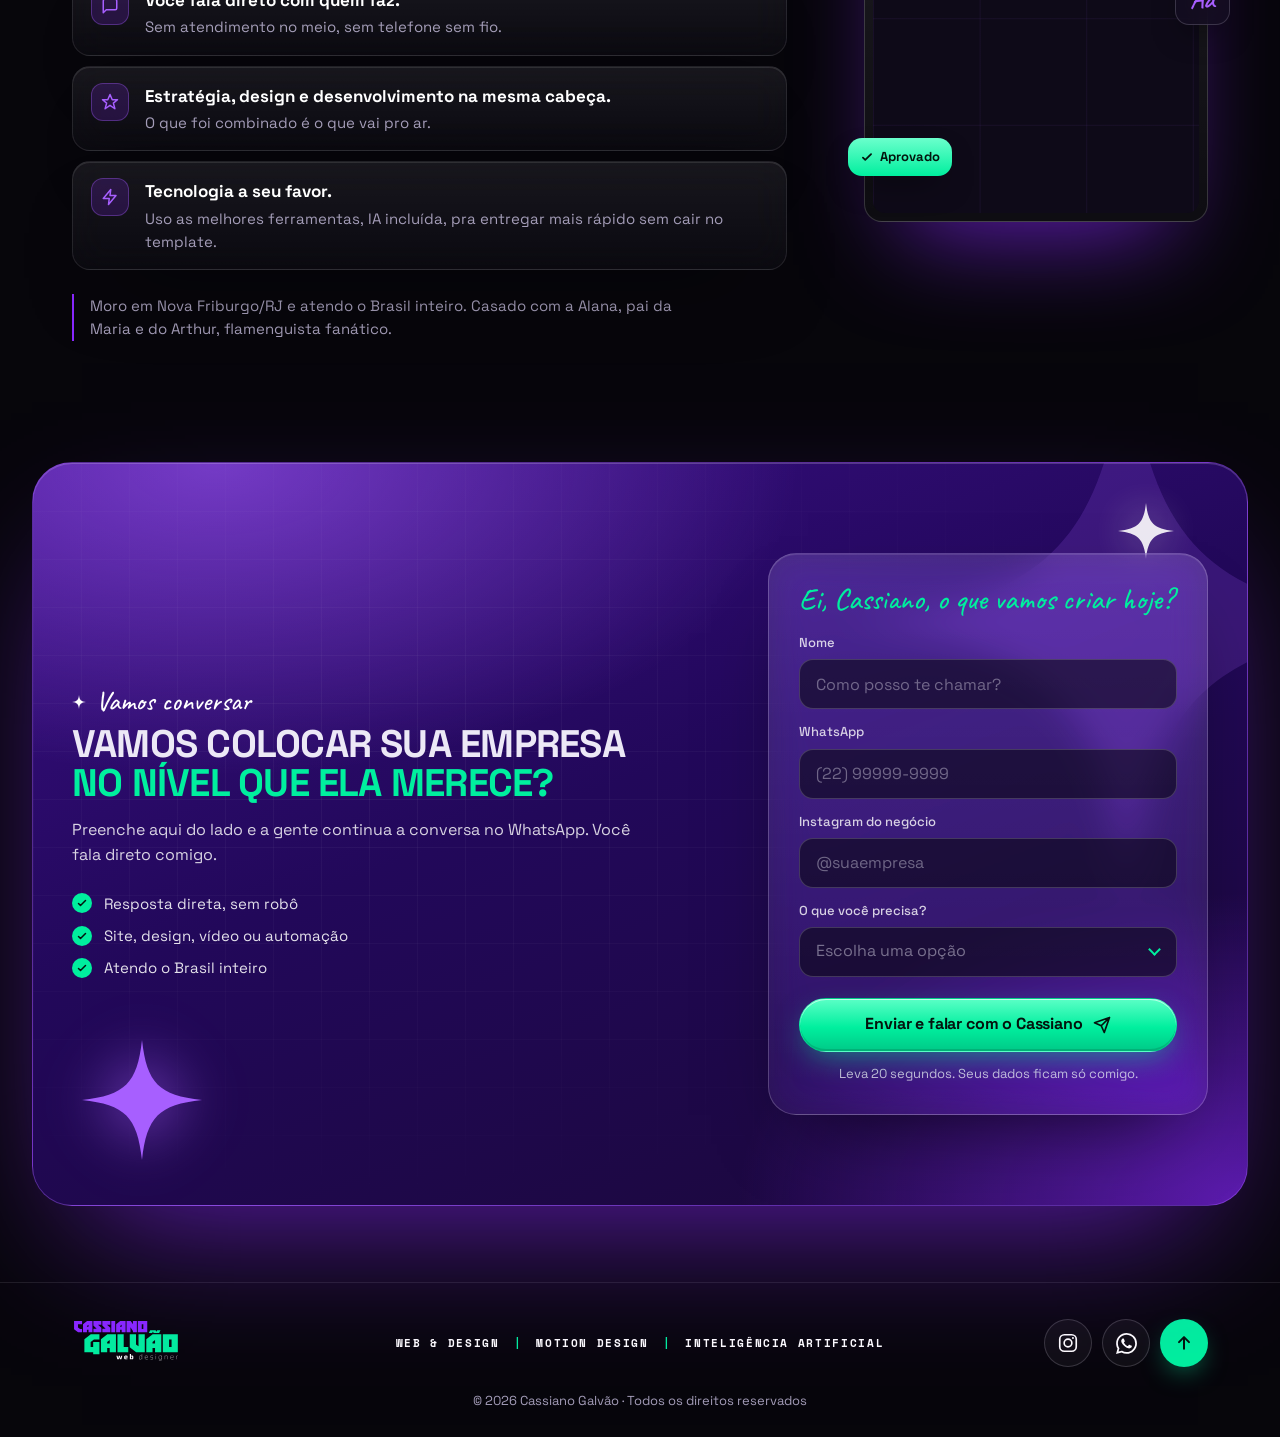
==== commit 3d803c16: "Depoimentos: mulheres primeiro (Amanda, Clara, Vanessa), Jhoni por último; William Maia Co-Authored-" ====
--- a/index.html
+++ b/index.html
@@ -30,7 +30,7 @@
 <link rel="preconnect" href="https://fonts.gstatic.com" crossorigin>
 <link rel="preload" as="style" href="https://fonts.googleapis.com/css2?family=Caveat:wght@400;500;600&family=Space+Grotesk:wght@300;400;500;700&family=Space+Mono:wght@400;700&display=swap" onload="this.onload=null;this.rel='stylesheet'">
 <noscript><link rel="stylesheet" href="https://fonts.googleapis.com/css2?family=Caveat:wght@400;500;600&family=Space+Grotesk:wght@300;400;500;700&family=Space+Mono:wght@400;700&display=swap"></noscript>
-<link rel="stylesheet" href="assets/css/style.css?v=20261013-0154">
+<link rel="stylesheet" href="assets/css/style.css?v=20261028-2125">
 <script type="application/ld+json">
 {"@context":"https://schema.org","@graph":[
 {"@type":"ProfessionalService","@id":"https://cassianogalvao.com.br/#negocio","name":"Cassiano Galvão","url":"https://cassianogalvao.com.br/","image":"https://cassianogalvao.com.br/assets/img/og-image.jpg","logo":"https://cassianogalvao.com.br/assets/img/logo.svg","description":"Sites, design, motion design e soluções com IA para empresas.","telephone":"+55-22-99756-0717","address":{"@type":"PostalAddress","addressLocality":"Nova Friburgo","addressRegion":"RJ","addressCountry":"BR"},"areaServed":"BR","founder":{"@id":"https://cassianogalvao.com.br/#cassiano"},"knowsAbout":["Criação de sites","WordPress","Landing pages","Motion design","Vídeos animados","Automações com IA","Sistemas web"],"sameAs":["https://www.instagram.com/cassianogalvao.web/"]},
@@ -563,7 +563,7 @@
 <script defer src="https://cdnjs.cloudflare.com/ajax/libs/gsap/3.12.5/gsap.min.js"></script>
 <script defer src="https://cdnjs.cloudflare.com/ajax/libs/gsap/3.12.5/ScrollTrigger.min.js"></script>
 <script defer src="https://cdn.jsdelivr.net/npm/lenis@1.1.9/dist/lenis.min.js"></script>
-<script defer src="assets/js/data.js?v=20261013-0154"></script>
-<script defer src="assets/js/main.js?v=20261013-0154"></script>
+<script defer src="assets/js/data.js?v=20261028-2125"></script>
+<script defer src="assets/js/main.js?v=20261028-2125"></script>
 </body>
 </html>
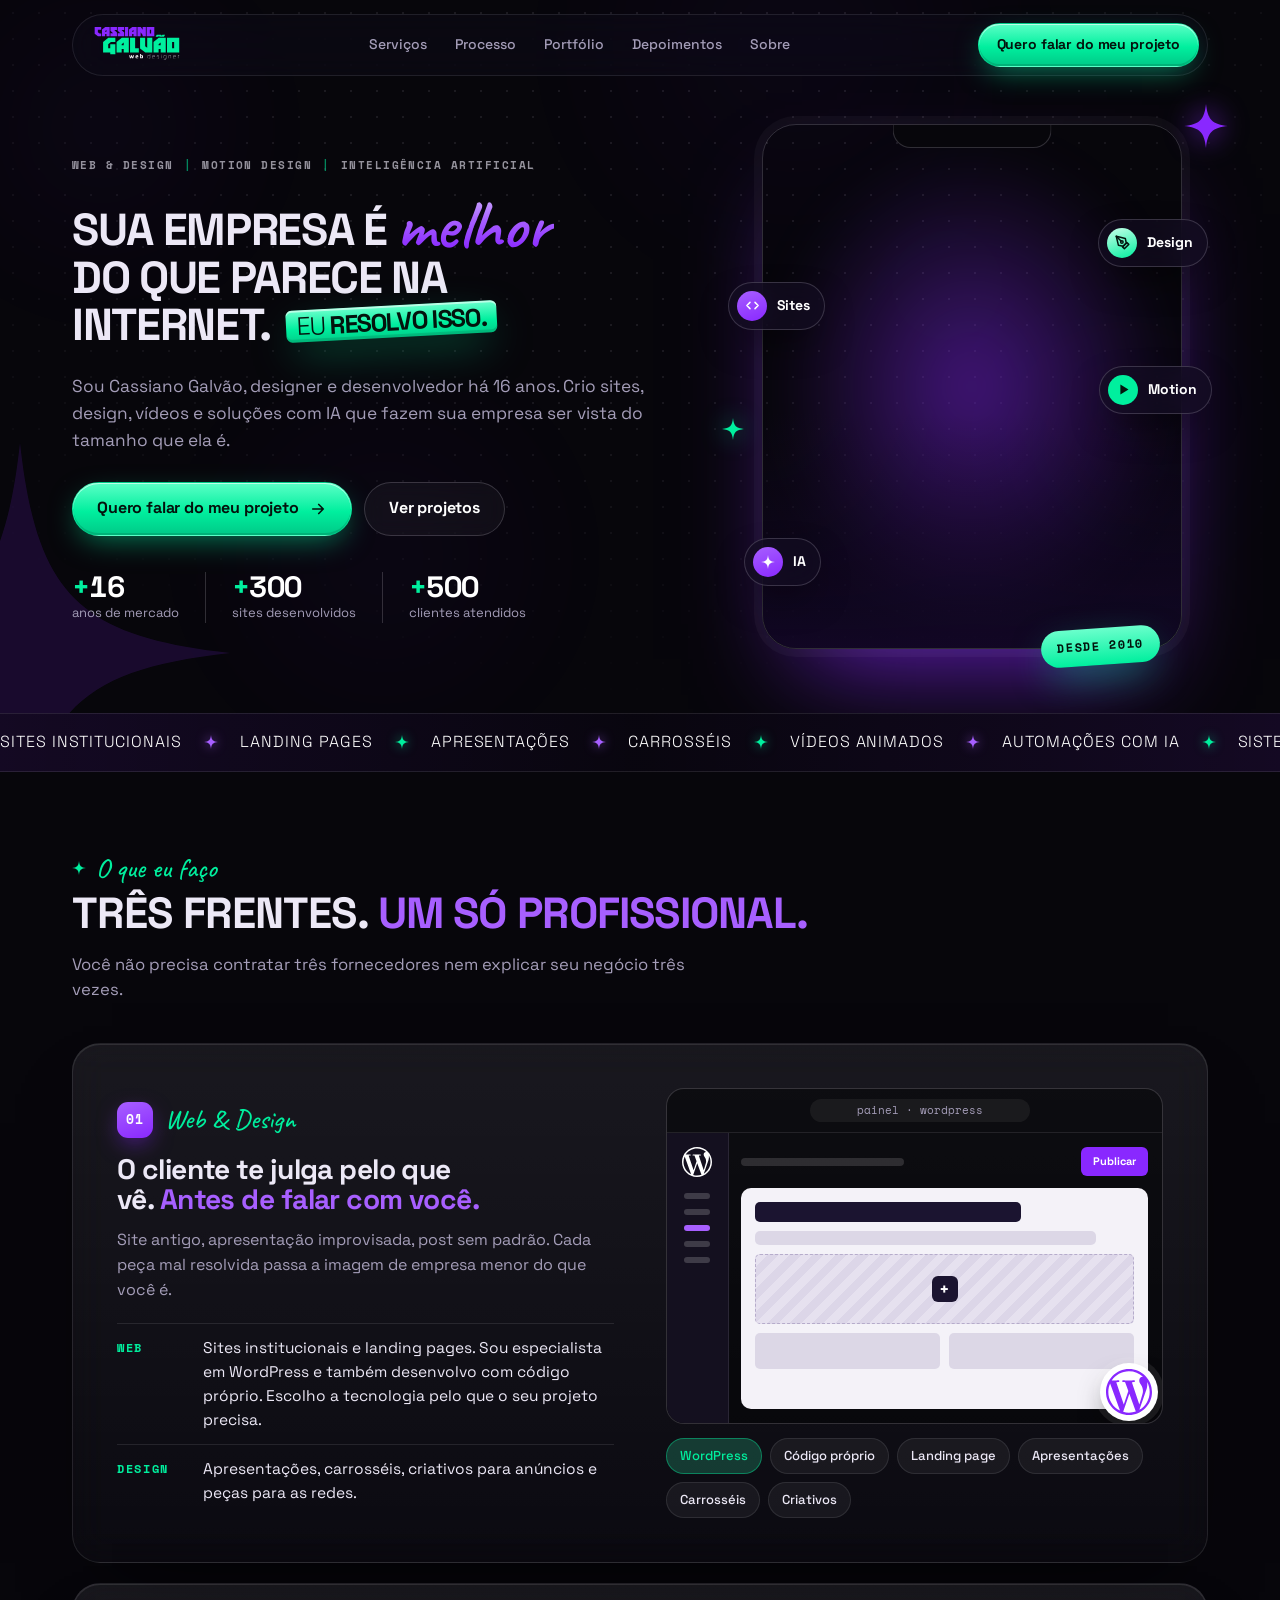
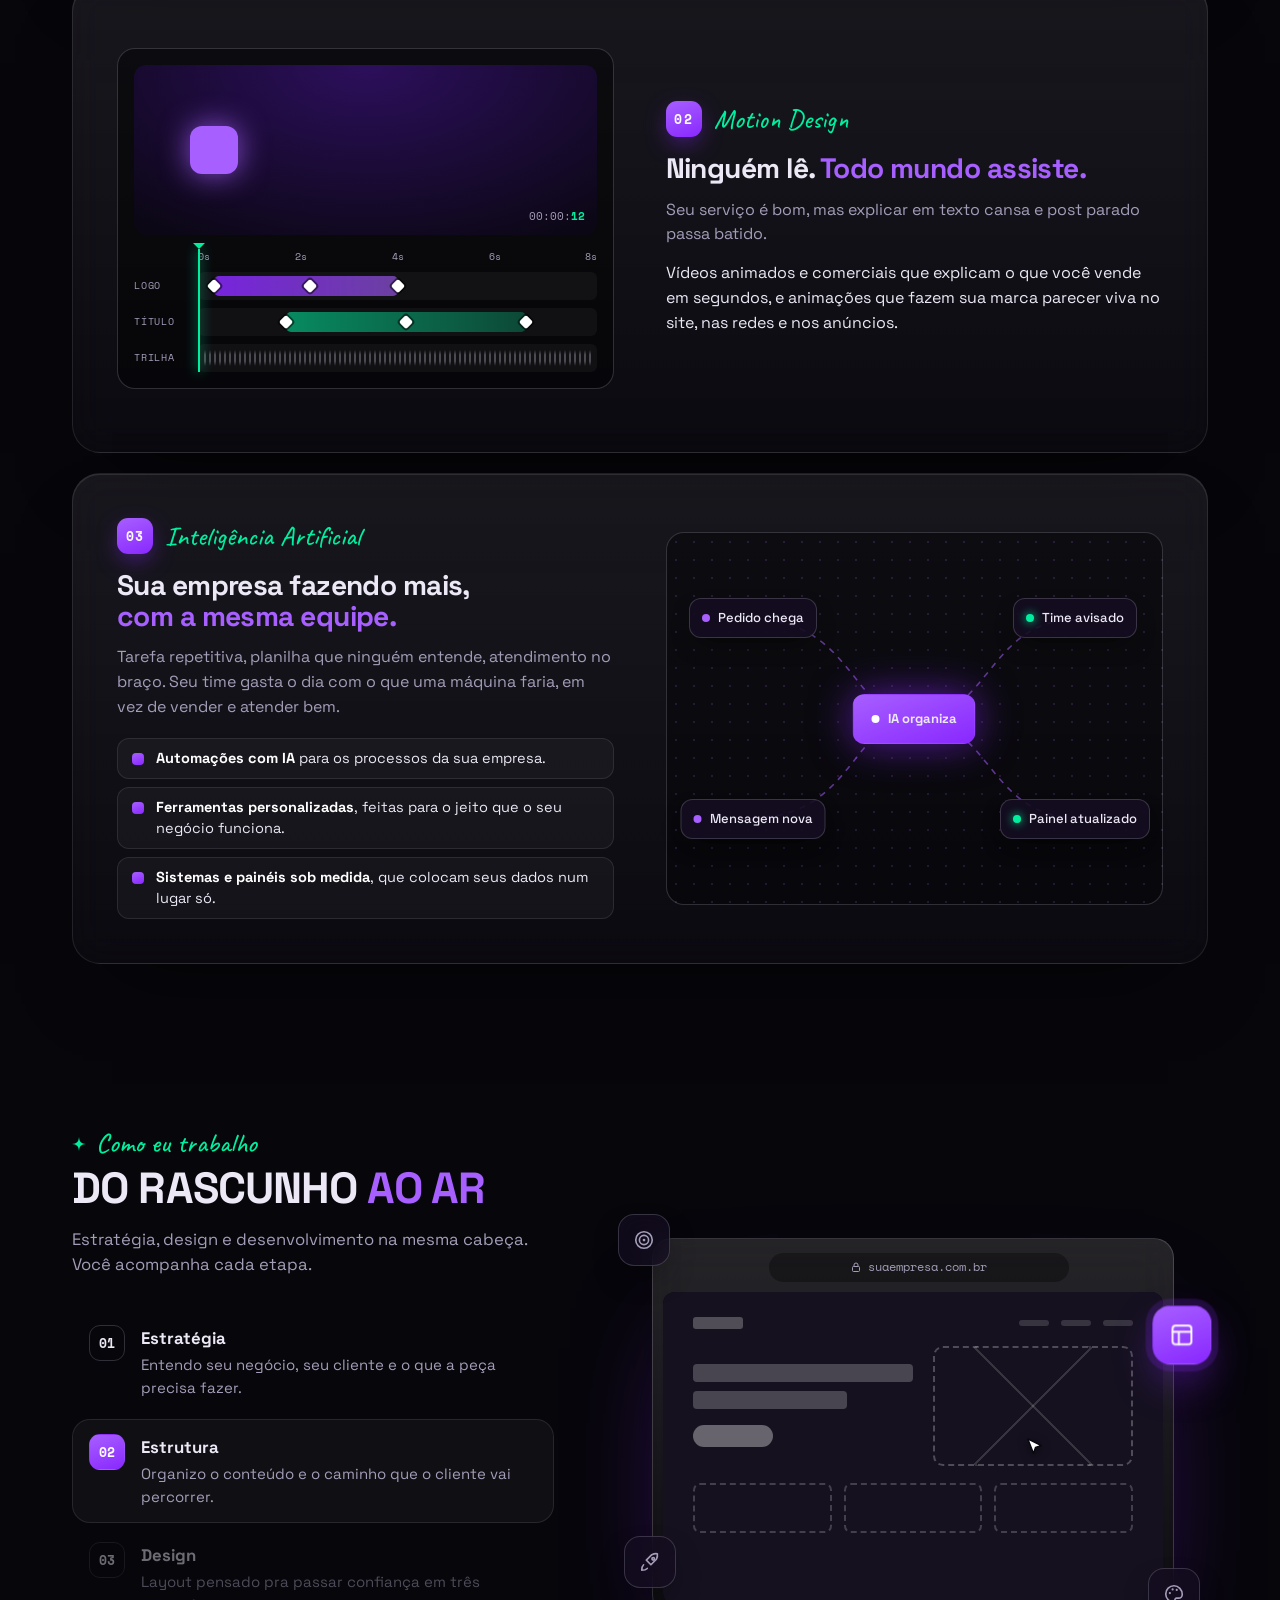
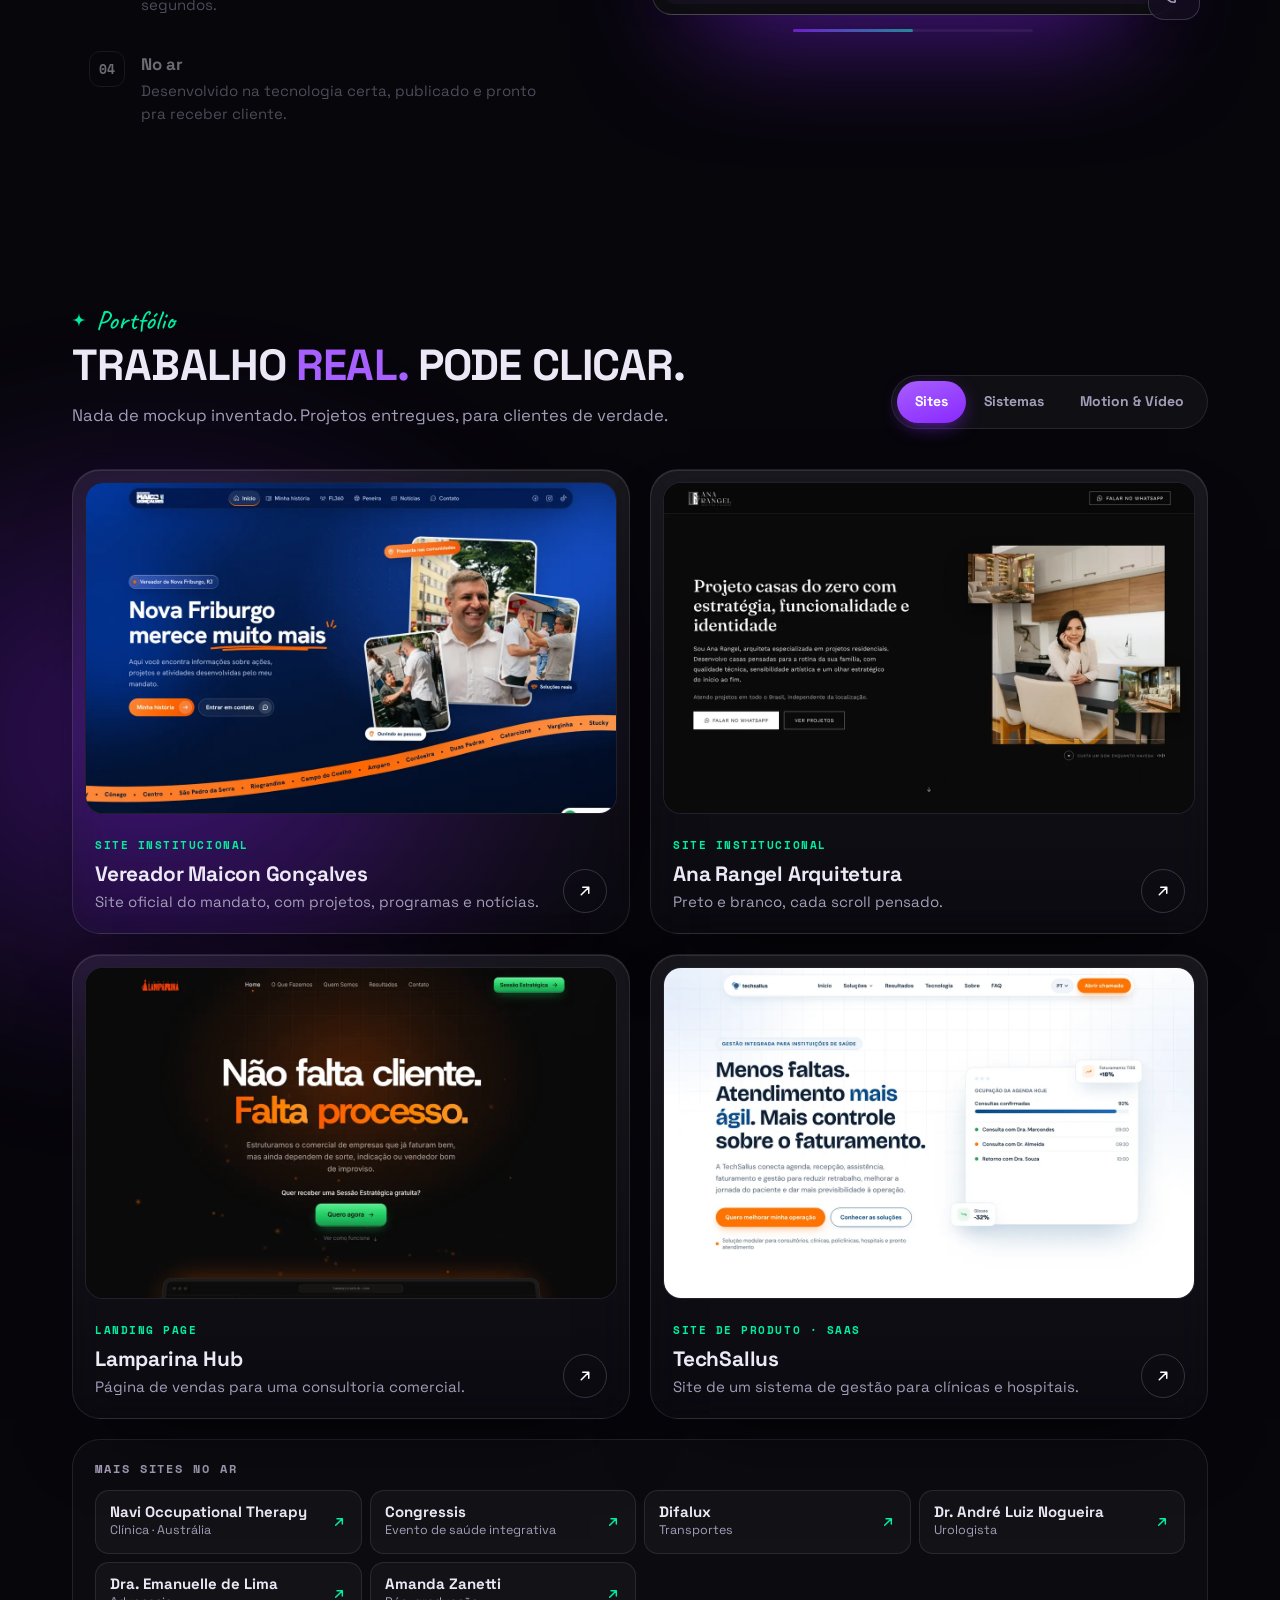
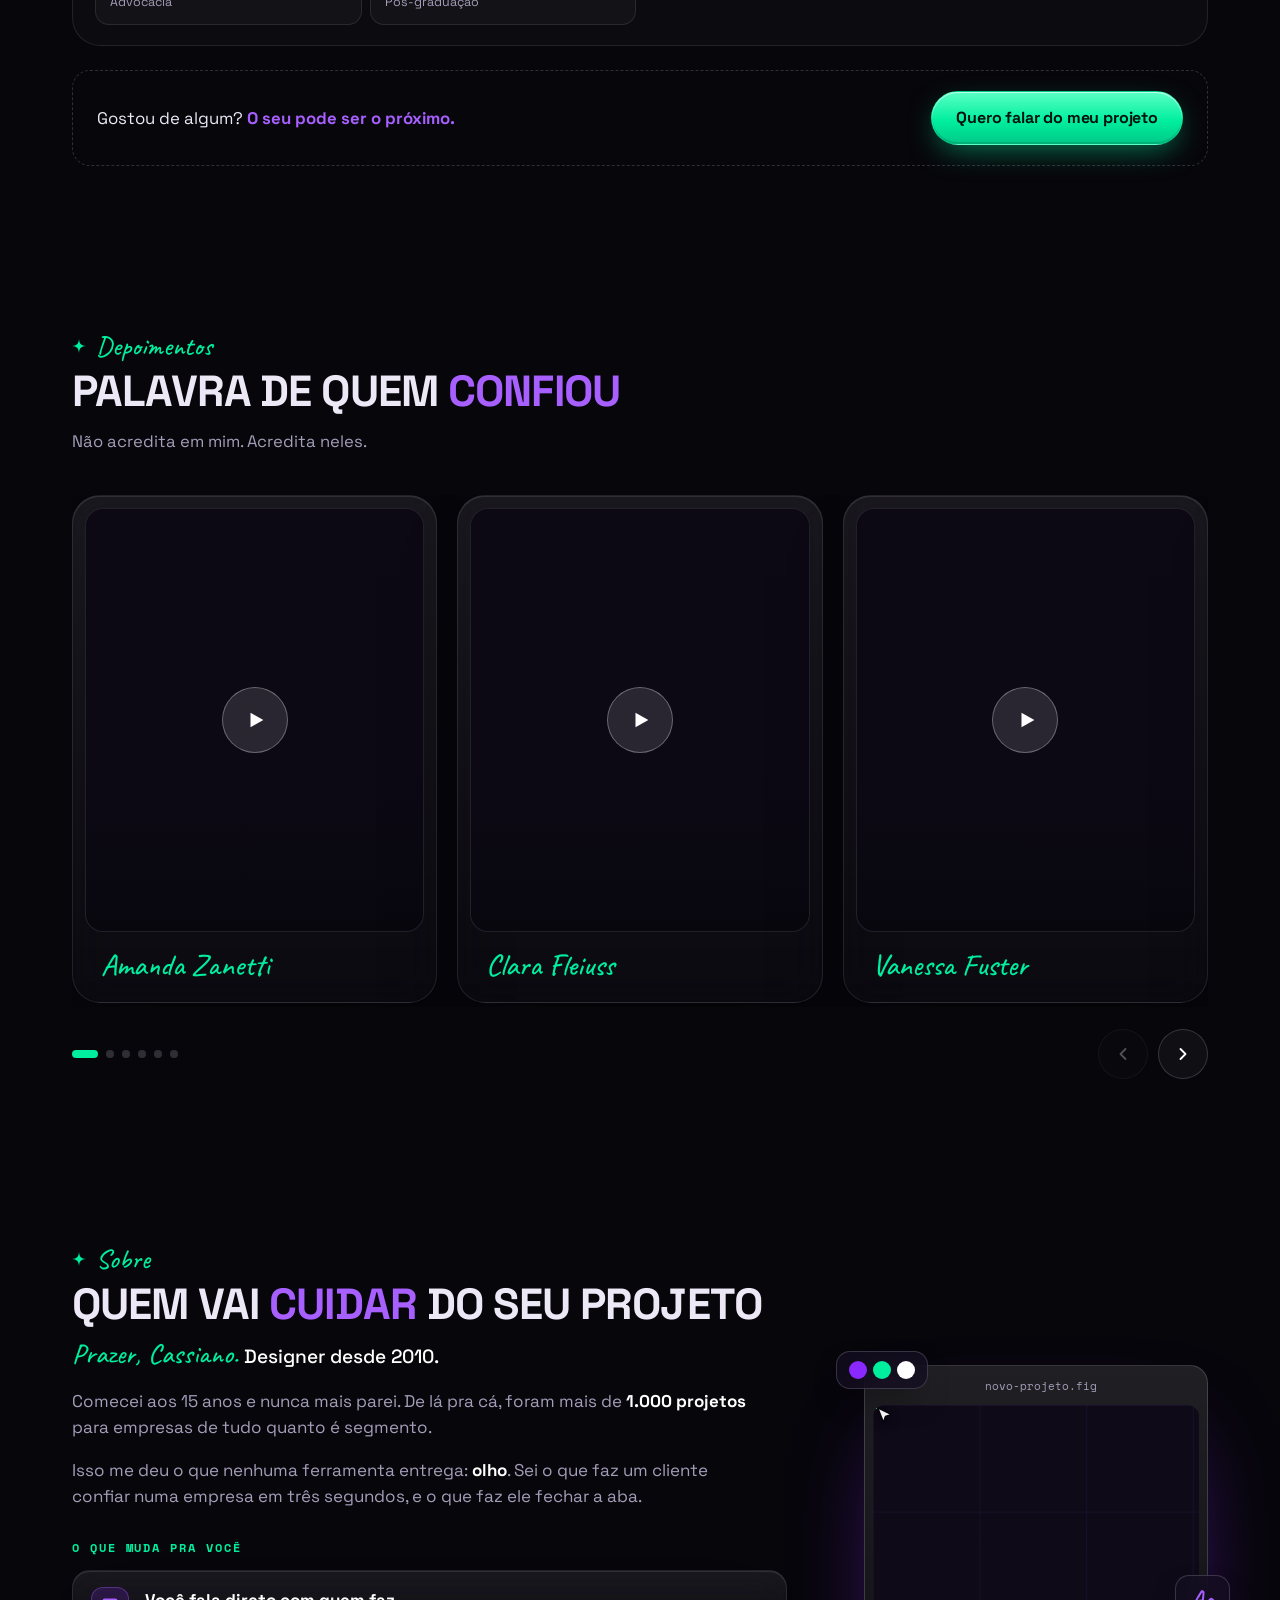
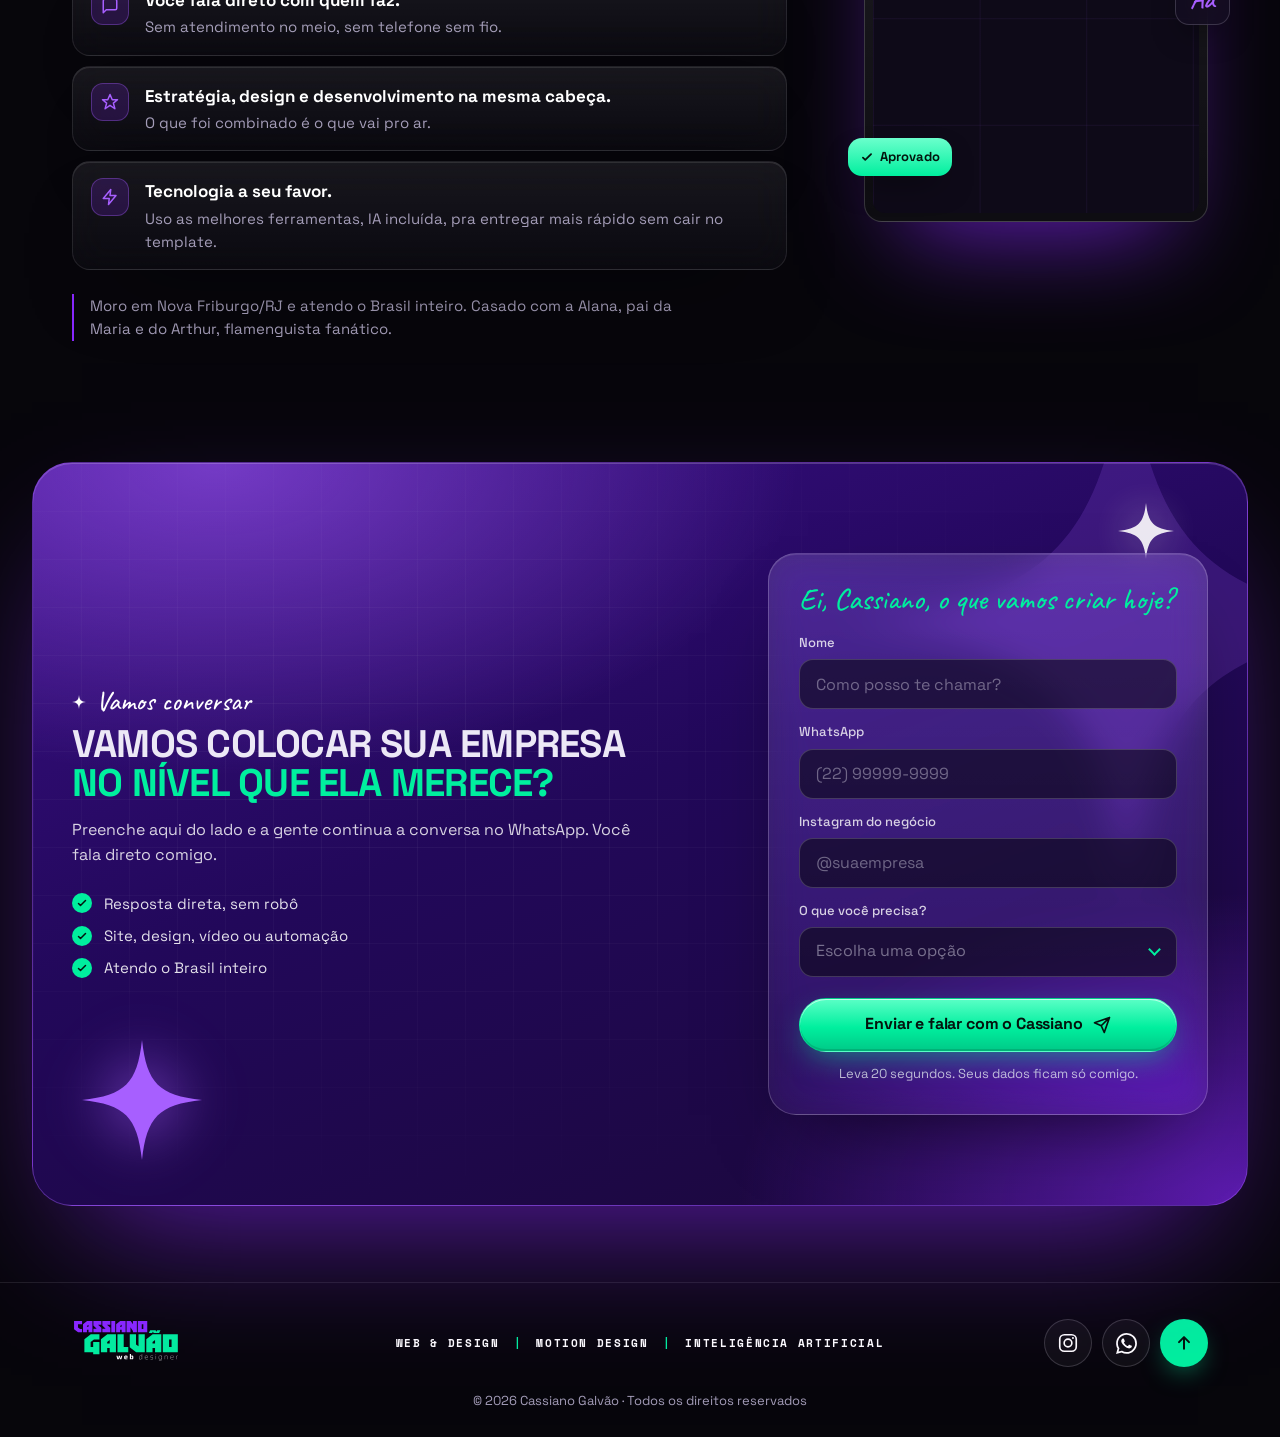
==== commit 6e2db13d: "Remove o Pixel antigo do site principal e o Pixel padrão da página de assinatura (o novo entra pelo " ====
--- a/index.html
+++ b/index.html
@@ -37,24 +37,6 @@
 {"@type":"Person","@id":"https://cassianogalvao.com.br/#cassiano","name":"Cassiano Galvão","jobTitle":"Designer e desenvolvedor web","image":"https://cassianogalvao.com.br/assets/img/cassiano.webp","sameAs":["https://www.instagram.com/cassianogalvao.web/"]}
 ]}
 </script>
-<!-- Meta Pixel Code -->
-<script>
-/* fila do pixel na hora; o script da Meta só carrega depois da página (não pesa no carregamento) */
-!function(f){if(f.fbq)return;var n=f.fbq=function(){n.callMethod?
-n.callMethod.apply(n,arguments):n.queue.push(arguments)};
-if(!f._fbq)f._fbq=n;n.push=n;n.loaded=!0;n.version='2.0';n.queue=[]}(window);
-fbq('init', '987681871022914');
-fbq('track', 'PageView');
-(function(){var done=0,go=function(){if(done)return;done=1;
-var t=document.createElement('script');t.async=!0;
-t.src='https://connect.facebook.net/en_US/fbevents.js';document.head.appendChild(t);};
-['scroll','pointerdown','touchstart','keydown','mousemove'].forEach(function(e){addEventListener(e,go,{once:true,passive:true});});
-addEventListener('load',function(){setTimeout(go,4000);});})();
-</script>
-<noscript><img height="1" width="1" style="display:none"
-src="https://www.facebook.com/tr?id=987681871022914&ev=PageView&noscript=1"
-/></noscript>
-<!-- End Meta Pixel Code -->
 </head>
 <body>
 <a class="skip" href="#conteudo">Pular para o conteúdo</a>
